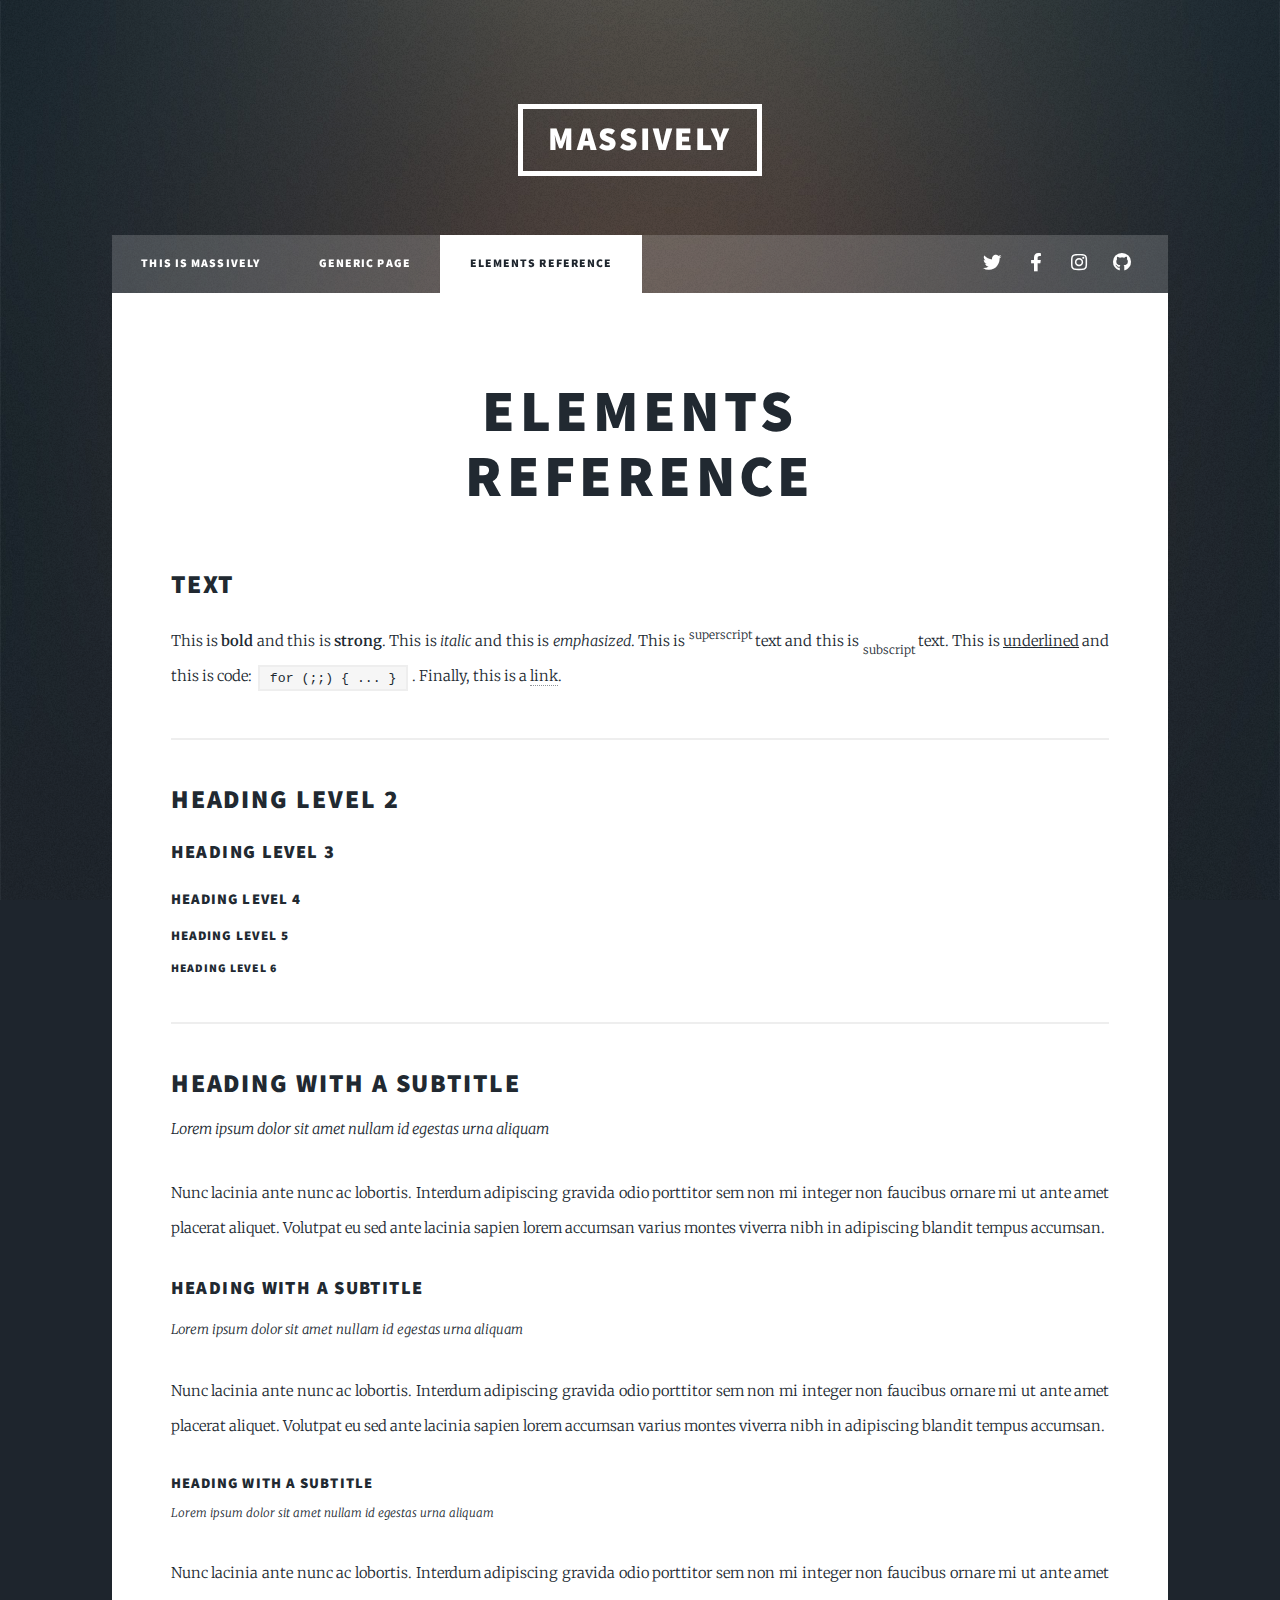
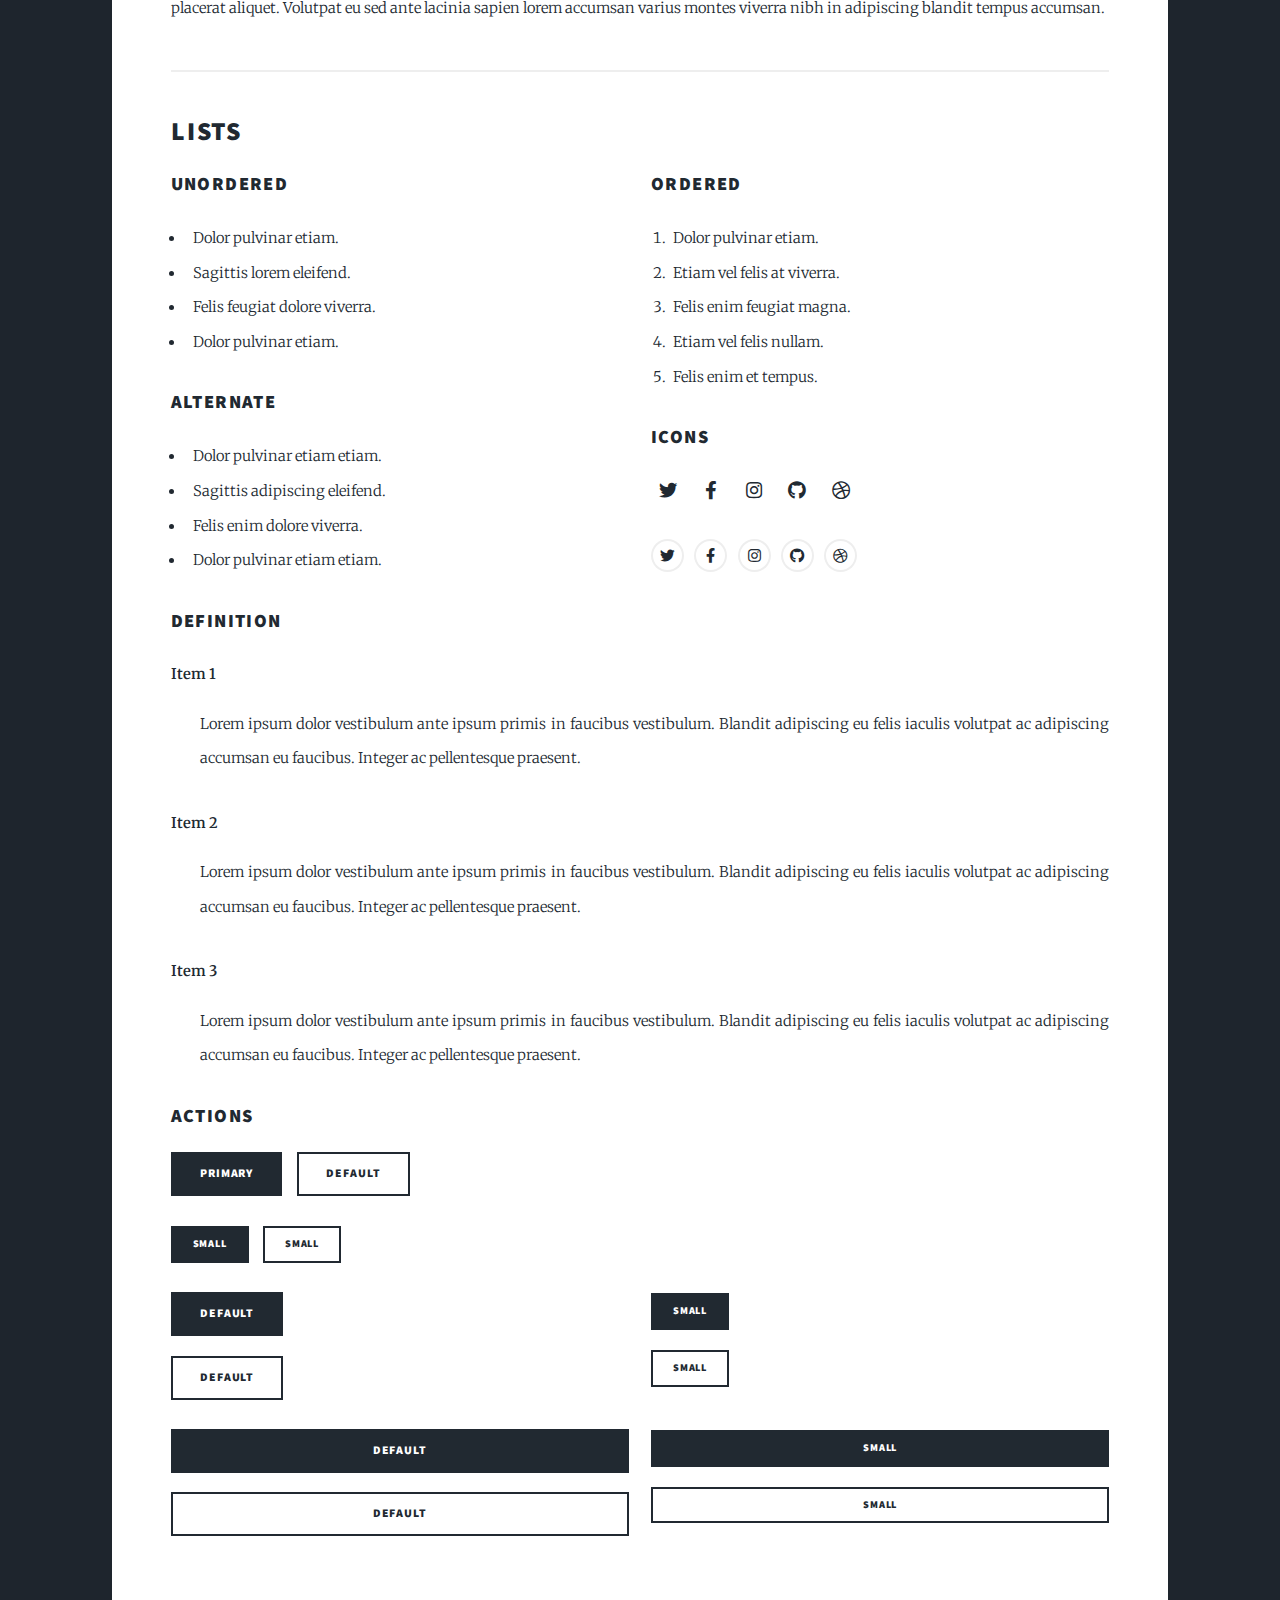
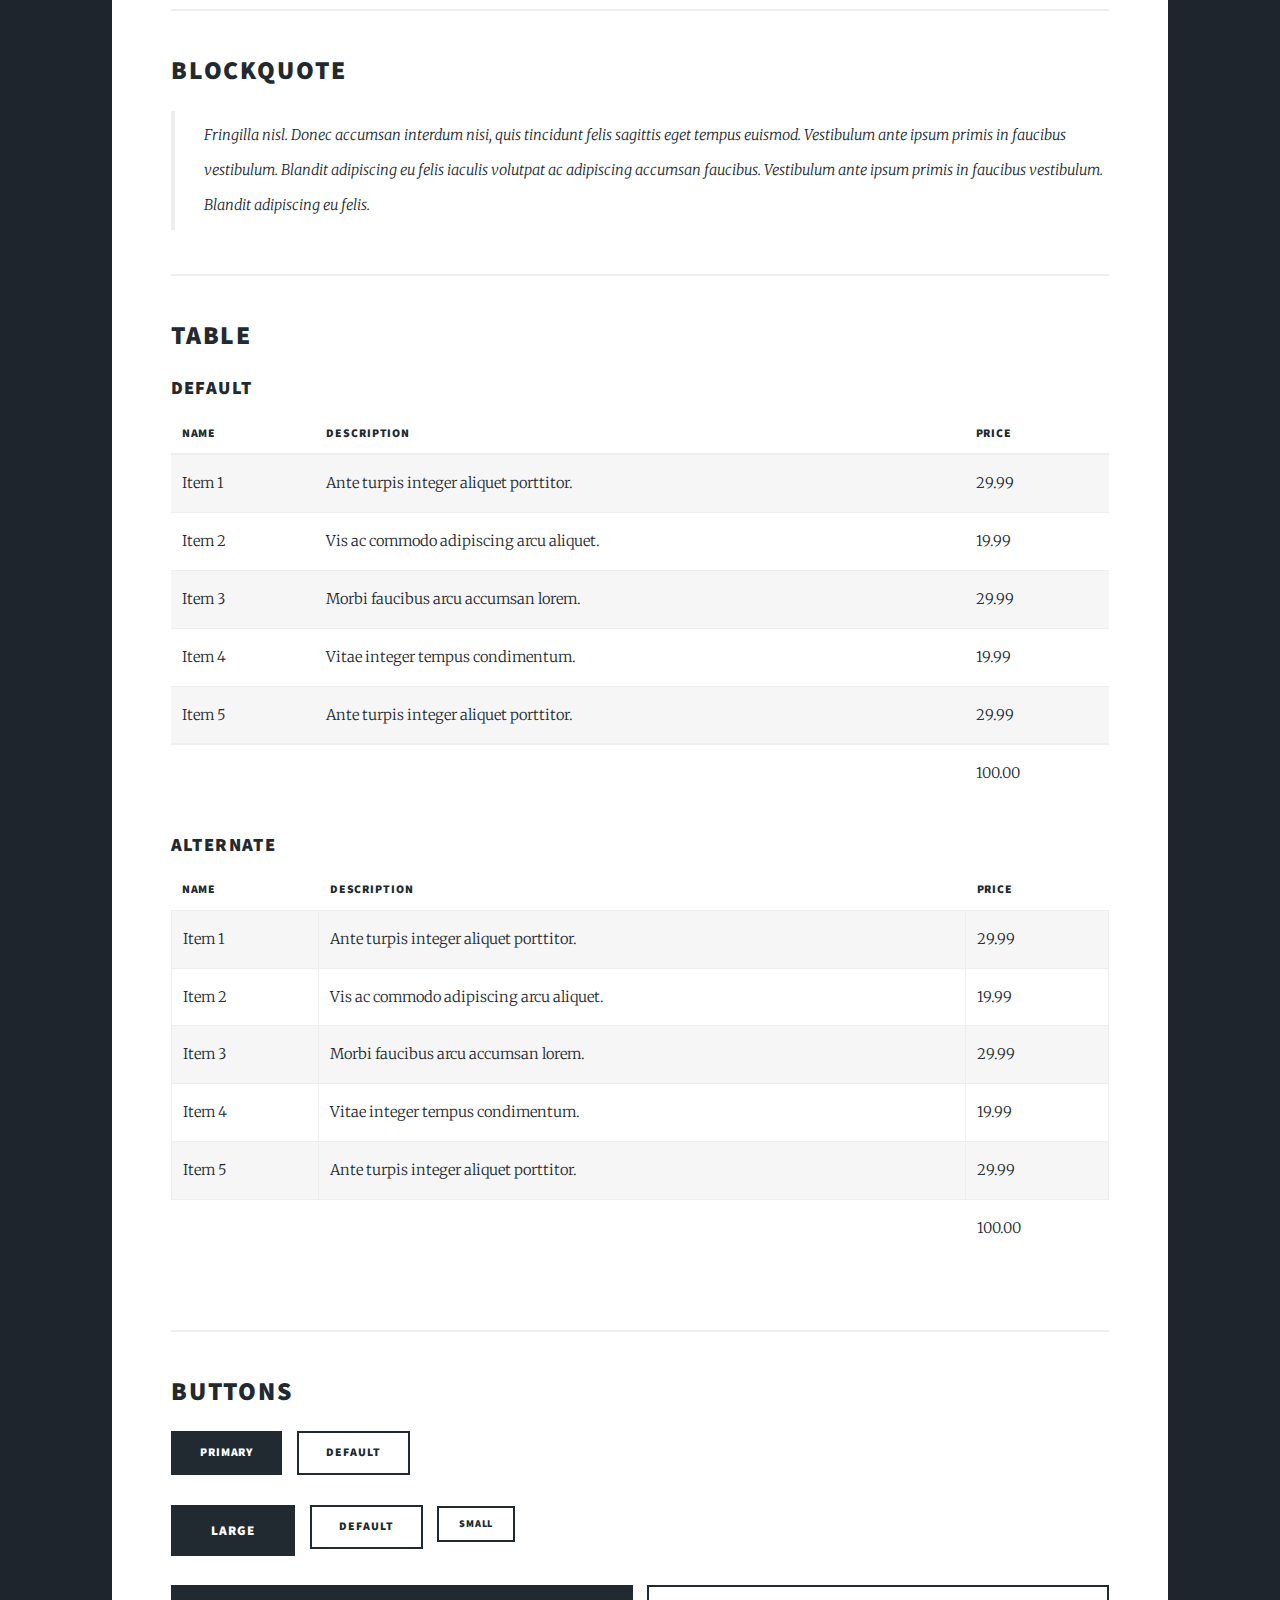
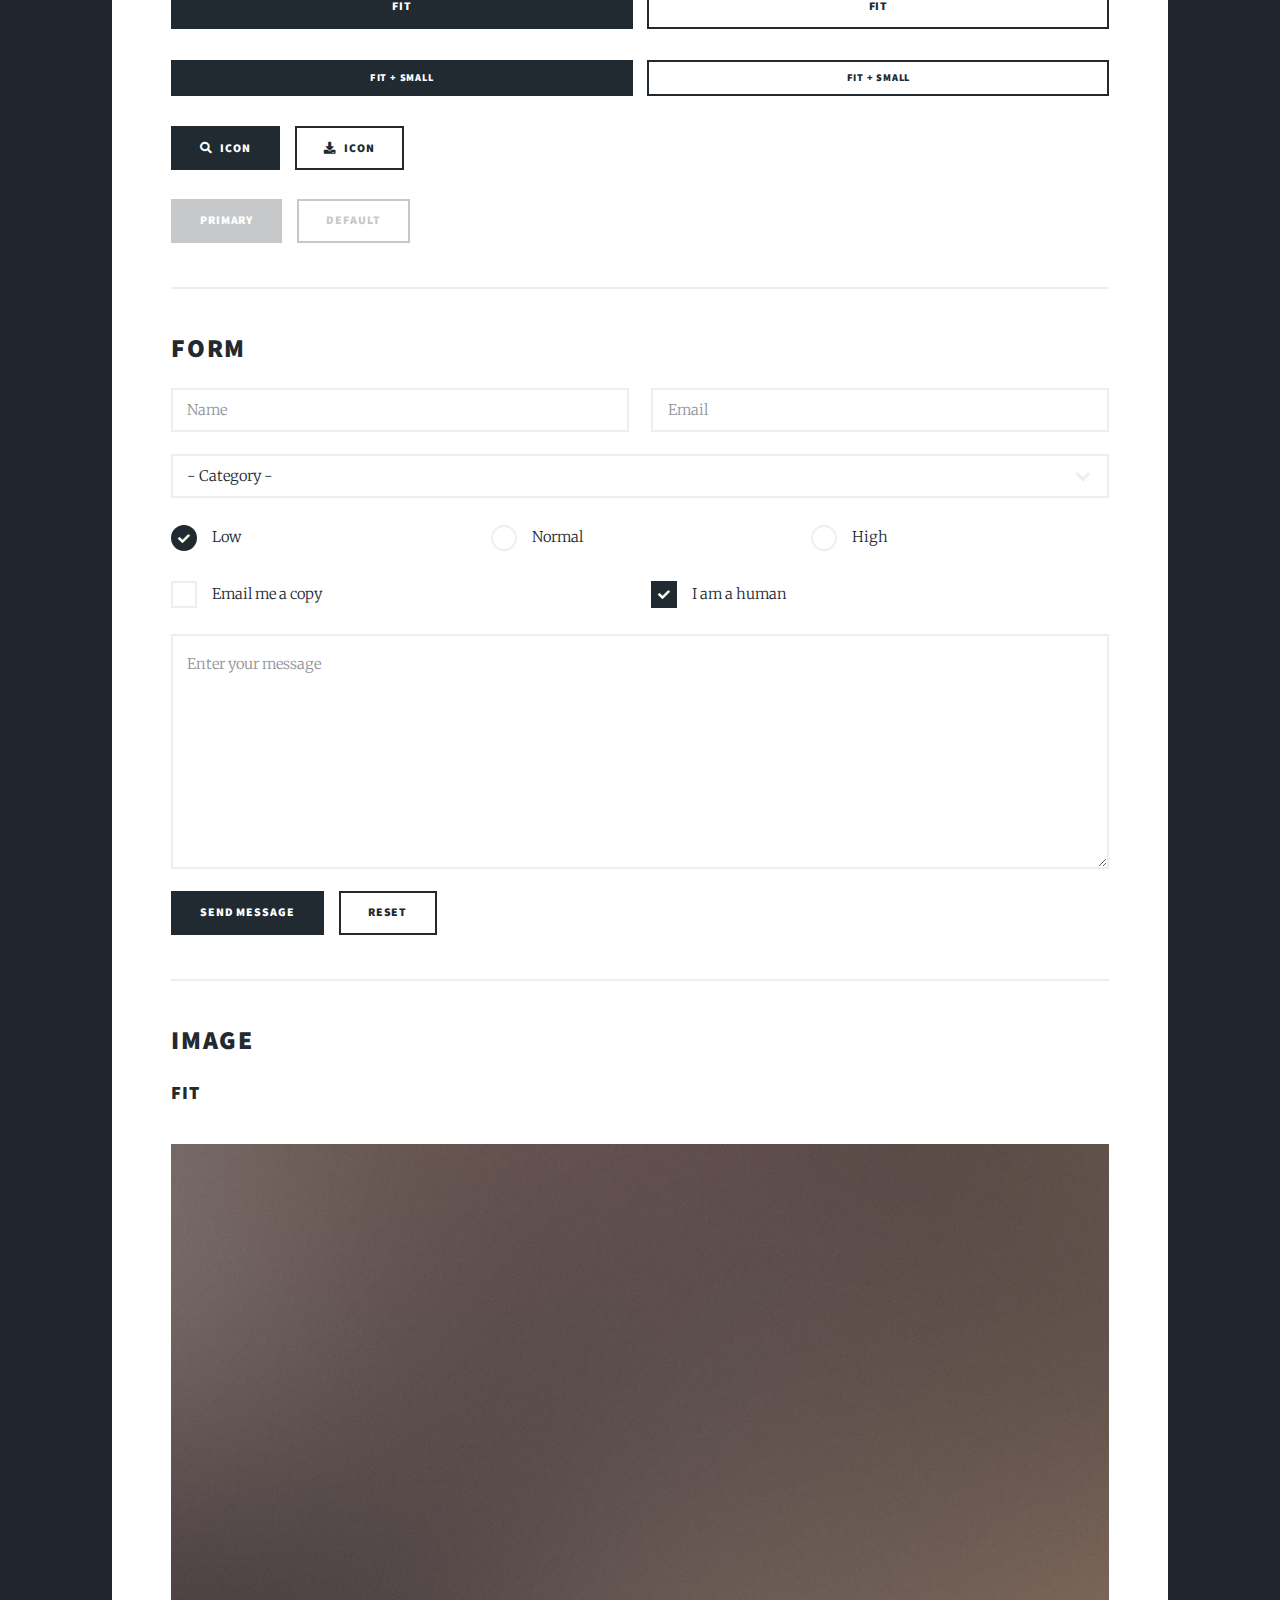
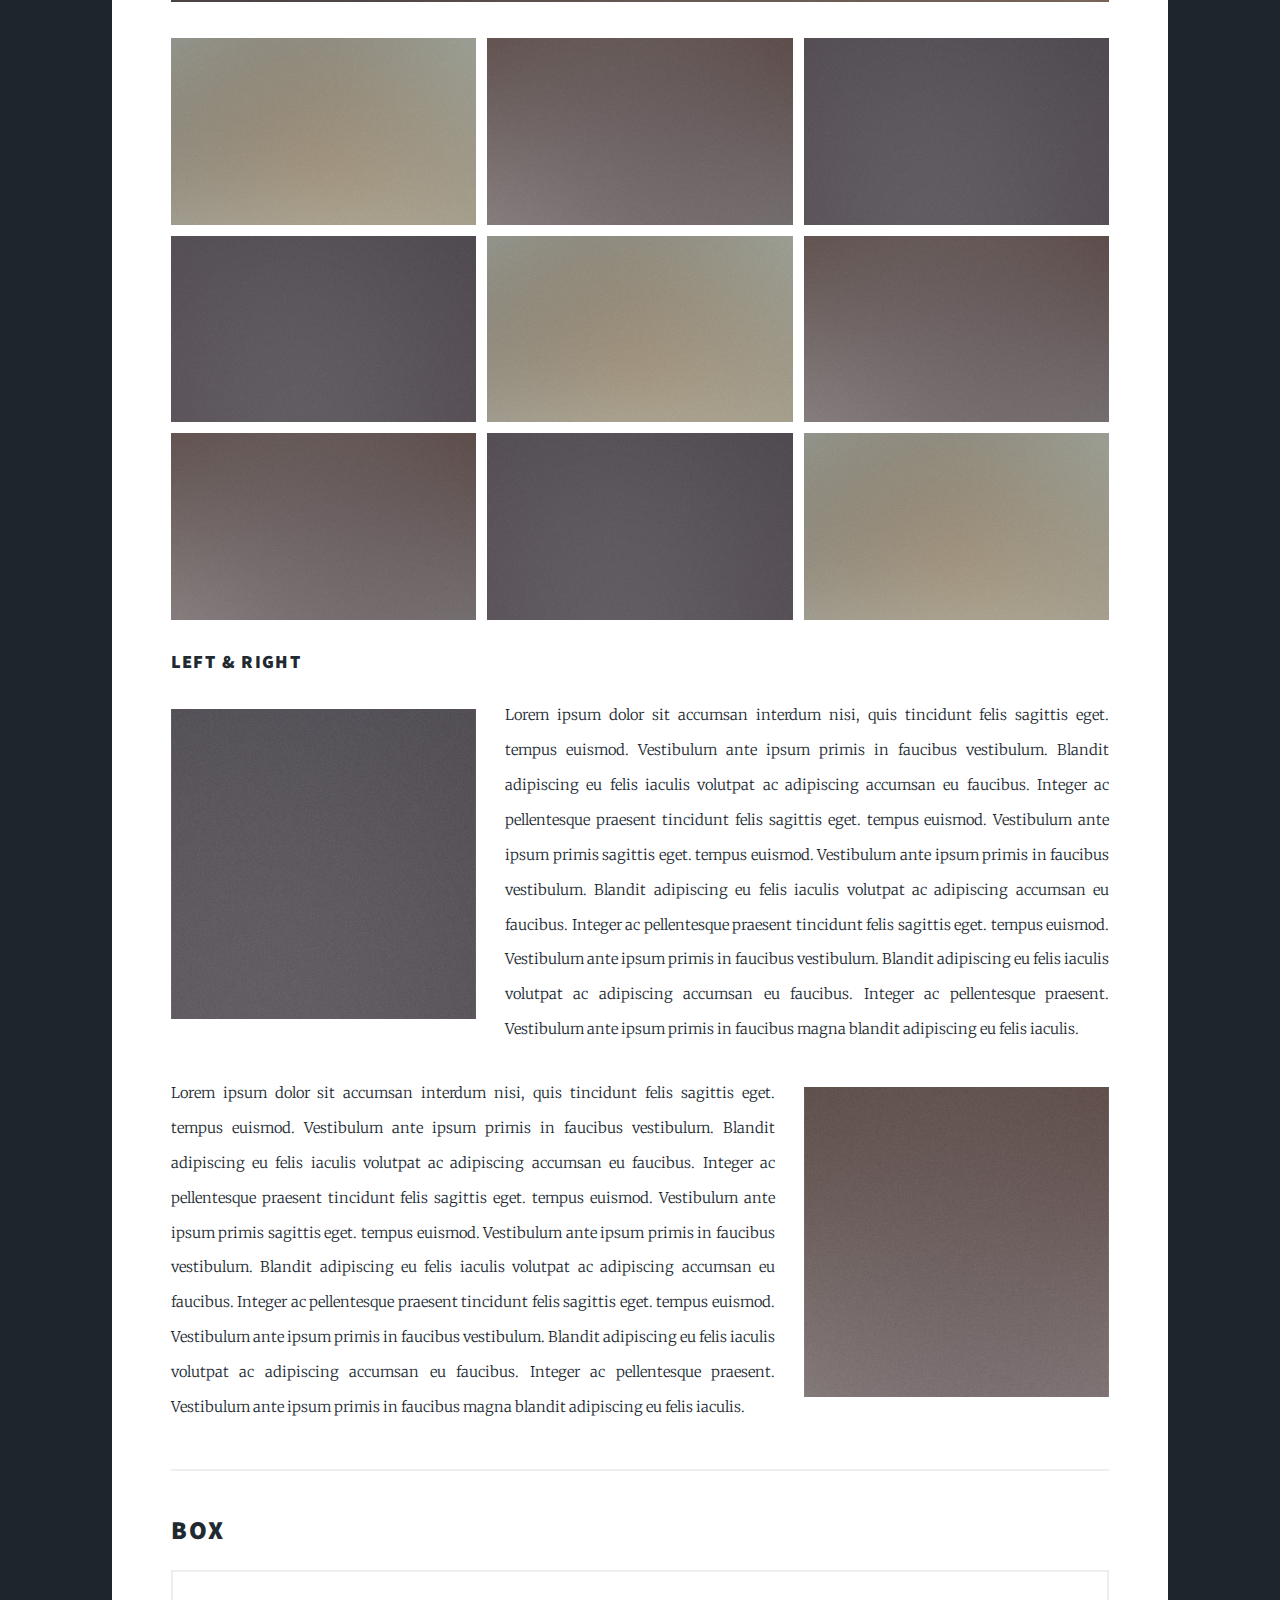
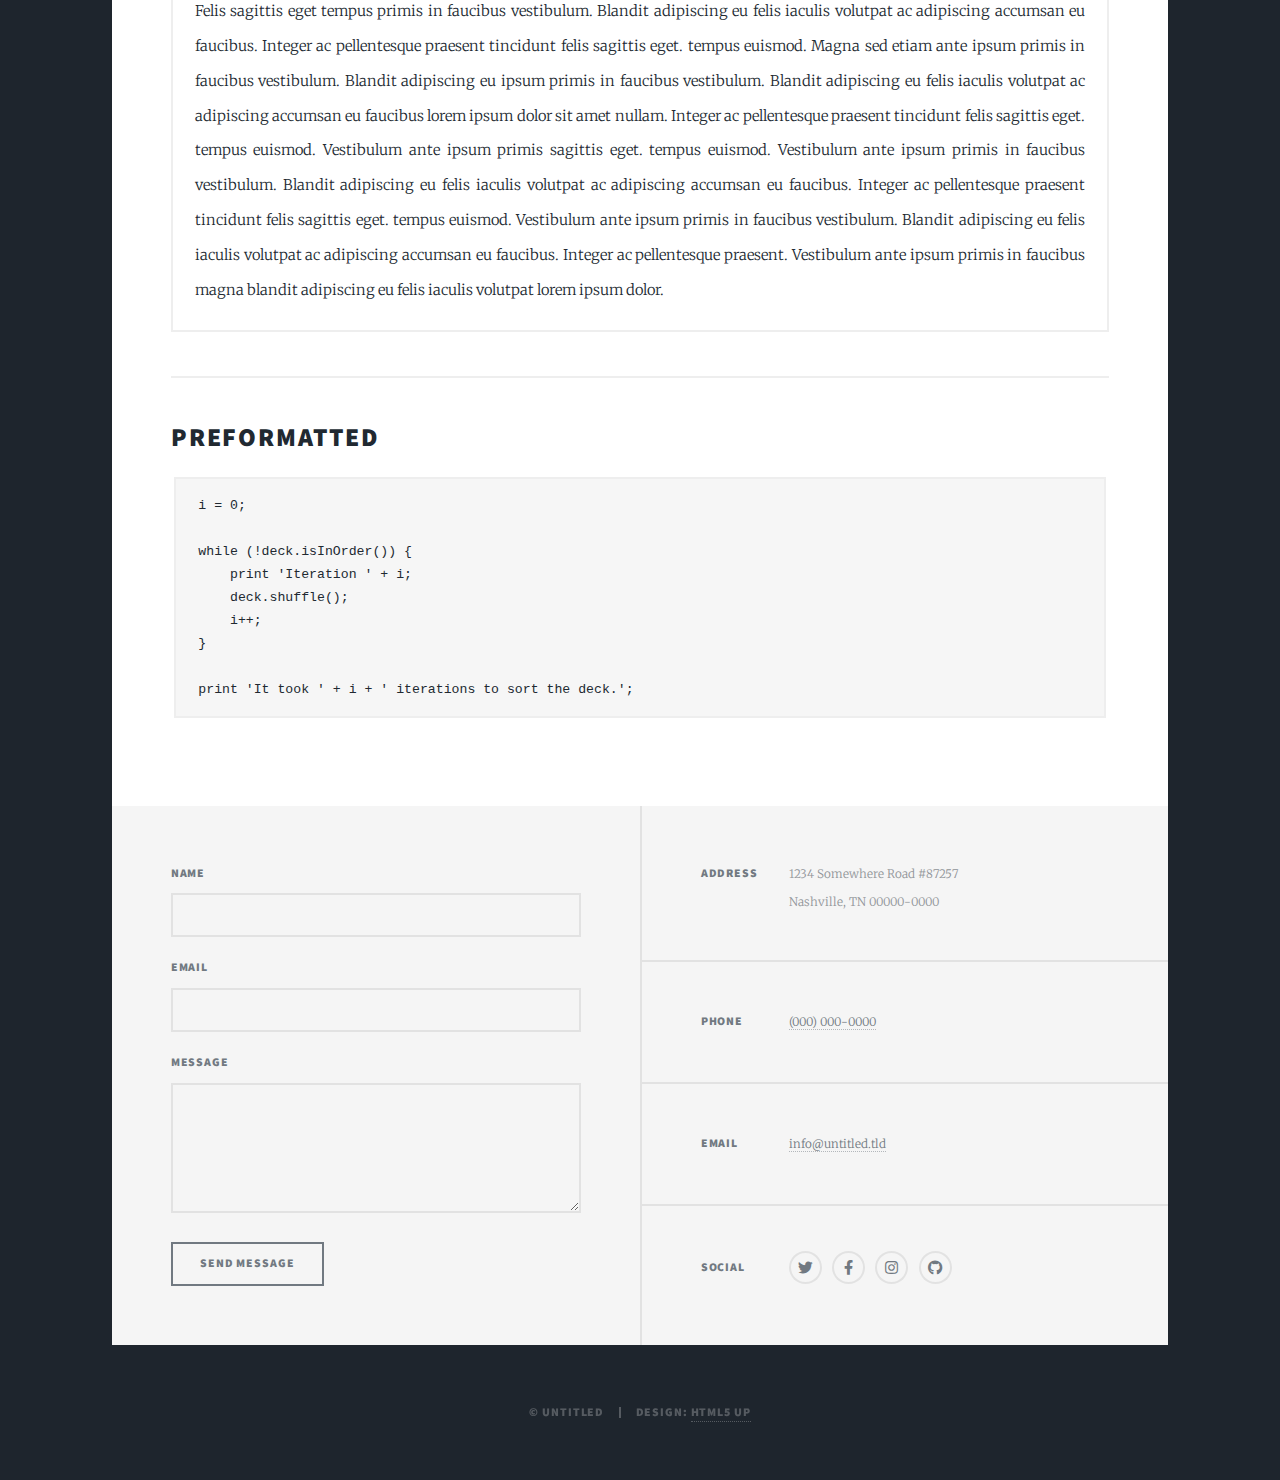
==== elements.html @ 84e1468a "Add files via upload" ====
<!DOCTYPE HTML>
<!--
	Massively by HTML5 UP
	html5up.net | @ajlkn
	Free for personal and commercial use under the CCA 3.0 license (html5up.net/license)
-->
<html>
	<head>
		<title>Elements Reference - Massively by HTML5 UP</title>
		<meta charset="utf-8" />
		<meta name="viewport" content="width=device-width, initial-scale=1, user-scalable=no" />
		<link rel="stylesheet" href="assets/css/main.css" />
		<noscript><link rel="stylesheet" href="assets/css/noscript.css" /></noscript>
	</head>
	<body class="is-preload">

		<!-- Wrapper -->
			<div id="wrapper">

				<!-- Header -->
					<header id="header">
						<a href="index.html" class="logo">Massively</a>
					</header>

				<!-- Nav -->
					<nav id="nav">
						<ul class="links">
							<li><a href="index.html">This is Massively</a></li>
							<li><a href="generic.html">Generic Page</a></li>
							<li class="active"><a href="elements.html">Elements Reference</a></li>
						</ul>
						<ul class="icons">
							<li><a href="#" class="icon brands fa-twitter"><span class="label">Twitter</span></a></li>
							<li><a href="#" class="icon brands fa-facebook-f"><span class="label">Facebook</span></a></li>
							<li><a href="#" class="icon brands fa-instagram"><span class="label">Instagram</span></a></li>
							<li><a href="#" class="icon brands fa-github"><span class="label">GitHub</span></a></li>
						</ul>
					</nav>

				<!-- Main -->
					<div id="main">

						<!-- Post -->
							<section class="post">
								<header class="major">
									<h1>Elements<br />
									Reference</h1>
								</header>

								<!-- Text stuff -->
									<h2>Text</h2>
									<p>This is <b>bold</b> and this is <strong>strong</strong>. This is <i>italic</i> and this is <em>emphasized</em>.
									This is <sup>superscript</sup> text and this is <sub>subscript</sub> text.
									This is <u>underlined</u> and this is code: <code>for (;;) { ... }</code>.
									Finally, this is a <a href="#">link</a>.</p>
									<hr />
									<h2>Heading Level 2</h2>
									<h3>Heading Level 3</h3>
									<h4>Heading Level 4</h4>
									<h5>Heading Level 5</h5>
									<h6>Heading Level 6</h6>
									<hr />
									<header>
										<h2>Heading with a Subtitle</h2>
										<p>Lorem ipsum dolor sit amet nullam id egestas urna aliquam</p>
									</header>
									<p>Nunc lacinia ante nunc ac lobortis. Interdum adipiscing gravida odio porttitor sem non mi integer non faucibus ornare mi ut ante amet placerat aliquet. Volutpat eu sed ante lacinia sapien lorem accumsan varius montes viverra nibh in adipiscing blandit tempus accumsan.</p>
									<header>
										<h3>Heading with a Subtitle</h3>
										<p>Lorem ipsum dolor sit amet nullam id egestas urna aliquam</p>
									</header>
									<p>Nunc lacinia ante nunc ac lobortis. Interdum adipiscing gravida odio porttitor sem non mi integer non faucibus ornare mi ut ante amet placerat aliquet. Volutpat eu sed ante lacinia sapien lorem accumsan varius montes viverra nibh in adipiscing blandit tempus accumsan.</p>
									<header>
										<h4>Heading with a Subtitle</h4>
										<p>Lorem ipsum dolor sit amet nullam id egestas urna aliquam</p>
									</header>
									<p>Nunc lacinia ante nunc ac lobortis. Interdum adipiscing gravida odio porttitor sem non mi integer non faucibus ornare mi ut ante amet placerat aliquet. Volutpat eu sed ante lacinia sapien lorem accumsan varius montes viverra nibh in adipiscing blandit tempus accumsan.</p>

									<hr />

								<!-- Lists -->
									<h2>Lists</h2>
									<div class="row">
										<div class="col-6 col-12-small">

											<h3>Unordered</h3>
											<ul>
												<li>Dolor pulvinar etiam.</li>
												<li>Sagittis lorem eleifend.</li>
												<li>Felis feugiat dolore viverra.</li>
												<li>Dolor pulvinar etiam.</li>
											</ul>

											<h3>Alternate</h3>
											<ul class="alt">
												<li>Dolor pulvinar etiam etiam.</li>
												<li>Sagittis adipiscing eleifend.</li>
												<li>Felis enim dolore viverra.</li>
												<li>Dolor pulvinar etiam etiam.</li>
											</ul>

										</div>
										<div class="col-6 col-12-small">

											<h3>Ordered</h3>
											<ol>
												<li>Dolor pulvinar etiam.</li>
												<li>Etiam vel felis at viverra.</li>
												<li>Felis enim feugiat magna.</li>
												<li>Etiam vel felis nullam.</li>
												<li>Felis enim et tempus.</li>
											</ol>

											<h3>Icons</h3>
											<ul class="icons">
												<li><a href="#" class="icon brands fa-twitter"><span class="label">Twitter</span></a></li>
												<li><a href="#" class="icon brands fa-facebook-f"><span class="label">Facebook</span></a></li>
												<li><a href="#" class="icon brands fa-instagram"><span class="label">Instagram</span></a></li>
												<li><a href="#" class="icon brands fa-github"><span class="label">Github</span></a></li>
												<li><a href="#" class="icon brands fa-dribbble"><span class="label">Dribbble</span></a></li>
											</ul>
											<ul class="icons alt">
												<li><a href="#" class="icon brands alt fa-twitter"><span class="label">Twitter</span></a></li>
												<li><a href="#" class="icon brands alt fa-facebook-f"><span class="label">Facebook</span></a></li>
												<li><a href="#" class="icon brands alt fa-instagram"><span class="label">Instagram</span></a></li>
												<li><a href="#" class="icon brands alt fa-github"><span class="label">Github</span></a></li>
												<li><a href="#" class="icon brands alt fa-dribbble"><span class="label">Dribbble</span></a></li>
											</ul>

										</div>
									</div>
									<h3>Definition</h3>
									<dl>
										<dt>Item 1</dt>
										<dd>
											<p>Lorem ipsum dolor vestibulum ante ipsum primis in faucibus vestibulum. Blandit adipiscing eu felis iaculis volutpat ac adipiscing accumsan eu faucibus. Integer ac pellentesque praesent.</p>
										</dd>
										<dt>Item 2</dt>
										<dd>
											<p>Lorem ipsum dolor vestibulum ante ipsum primis in faucibus vestibulum. Blandit adipiscing eu felis iaculis volutpat ac adipiscing accumsan eu faucibus. Integer ac pellentesque praesent.</p>
										</dd>
										<dt>Item 3</dt>
										<dd>
											<p>Lorem ipsum dolor vestibulum ante ipsum primis in faucibus vestibulum. Blandit adipiscing eu felis iaculis volutpat ac adipiscing accumsan eu faucibus. Integer ac pellentesque praesent.</p>
										</dd>
									</dl>

									<h3>Actions</h3>
									<ul class="actions">
										<li><a href="#" class="button primary">Primary</a></li>
										<li><a href="#" class="button">Default</a></li>
									</ul>
									<ul class="actions small">
										<li><a href="#" class="button primary small">Small</a></li>
										<li><a href="#" class="button small">Small</a></li>
									</ul>
									<div class="row">
										<div class="col-6 col-12-small">
											<ul class="actions stacked">
												<li><a href="#" class="button primary">Default</a></li>
												<li><a href="#" class="button">Default</a></li>
											</ul>
										</div>
										<div class="col-6 col-12-small">
											<ul class="actions stacked">
												<li><a href="#" class="button primary small">Small</a></li>
												<li><a href="#" class="button small">Small</a></li>
											</ul>
										</div>
									</div>
									<div class="row">
										<div class="col-6 col-12-small">
											<ul class="actions stacked">
												<li><a href="#" class="button primary fit">Default</a></li>
												<li><a href="#" class="button fit">Default</a></li>
											</ul>
										</div>
										<div class="col-6 col-12-small">
											<ul class="actions stacked">
												<li><a href="#" class="button primary small fit">Small</a></li>
												<li><a href="#" class="button small fit">Small</a></li>
											</ul>
										</div>
									</div>

									<hr />

								<!-- Blockquote -->
									<h2>Blockquote</h2>
									<blockquote>Fringilla nisl. Donec accumsan interdum nisi, quis tincidunt felis sagittis eget tempus euismod. Vestibulum ante ipsum primis in faucibus vestibulum. Blandit adipiscing eu felis iaculis volutpat ac adipiscing accumsan faucibus. Vestibulum ante ipsum primis in faucibus vestibulum. Blandit adipiscing eu felis.</blockquote>

									<hr />

								<!-- Table -->
									<h2>Table</h2>

									<h3>Default</h3>
									<div class="table-wrapper">
										<table>
											<thead>
												<tr>
													<th>Name</th>
													<th>Description</th>
													<th>Price</th>
												</tr>
											</thead>
											<tbody>
												<tr>
													<td>Item 1</td>
													<td>Ante turpis integer aliquet porttitor.</td>
													<td>29.99</td>
												</tr>
												<tr>
													<td>Item 2</td>
													<td>Vis ac commodo adipiscing arcu aliquet.</td>
													<td>19.99</td>
												</tr>
												<tr>
													<td>Item 3</td>
													<td> Morbi faucibus arcu accumsan lorem.</td>
													<td>29.99</td>
												</tr>
												<tr>
													<td>Item 4</td>
													<td>Vitae integer tempus condimentum.</td>
													<td>19.99</td>
												</tr>
												<tr>
													<td>Item 5</td>
													<td>Ante turpis integer aliquet porttitor.</td>
													<td>29.99</td>
												</tr>
											</tbody>
											<tfoot>
												<tr>
													<td colspan="2"></td>
													<td>100.00</td>
												</tr>
											</tfoot>
										</table>
									</div>

									<h3>Alternate</h3>
									<div class="table-wrapper">
										<table class="alt">
											<thead>
												<tr>
													<th>Name</th>
													<th>Description</th>
													<th>Price</th>
												</tr>
											</thead>
											<tbody>
												<tr>
													<td>Item 1</td>
													<td>Ante turpis integer aliquet porttitor.</td>
													<td>29.99</td>
												</tr>
												<tr>
													<td>Item 2</td>
													<td>Vis ac commodo adipiscing arcu aliquet.</td>
													<td>19.99</td>
												</tr>
												<tr>
													<td>Item 3</td>
													<td> Morbi faucibus arcu accumsan lorem.</td>
													<td>29.99</td>
												</tr>
												<tr>
													<td>Item 4</td>
													<td>Vitae integer tempus condimentum.</td>
													<td>19.99</td>
												</tr>
												<tr>
													<td>Item 5</td>
													<td>Ante turpis integer aliquet porttitor.</td>
													<td>29.99</td>
												</tr>
											</tbody>
											<tfoot>
												<tr>
													<td colspan="2"></td>
													<td>100.00</td>
												</tr>
											</tfoot>
										</table>
									</div>

									<hr />

								<!-- Buttons -->
									<h2>Buttons</h2>
									<ul class="actions">
										<li><a href="#" class="button primary">Primary</a></li>
										<li><a href="#" class="button">Default</a></li>
									</ul>
									<ul class="actions">
										<li><a href="#" class="button primary large">Large</a></li>
										<li><a href="#" class="button">Default</a></li>
										<li><a href="#" class="button small">Small</a></li>
									</ul>
									<ul class="actions fit">
										<li><a href="#" class="button primary fit">Fit</a></li>
										<li><a href="#" class="button fit">Fit</a></li>
									</ul>
									<ul class="actions fit small">
										<li><a href="#" class="button primary fit small">Fit + Small</a></li>
										<li><a href="#" class="button fit small">Fit + Small</a></li>
									</ul>
									<ul class="actions">
										<li><a href="#" class="button primary icon solid fa-search">Icon</a></li>
										<li><a href="#" class="button icon solid fa-download">Icon</a></li>
									</ul>
									<ul class="actions">
										<li><span class="button primary disabled">Primary</span></li>
										<li><span class="button disabled">Default</span></li>
									</ul>

									<hr />

								<!-- Form -->
									<h2>Form</h2>

									<form method="post" action="#">
										<div class="row gtr-uniform">
											<div class="col-6 col-12-xsmall">
												<input type="text" name="demo-name" id="demo-name" value="" placeholder="Name" />
											</div>
											<div class="col-6 col-12-xsmall">
												<input type="email" name="demo-email" id="demo-email" value="" placeholder="Email" />
											</div>
											<!-- Break -->
											<div class="col-12">
												<select name="demo-category" id="demo-category">
													<option value="">- Category -</option>
													<option value="1">Manufacturing</option>
													<option value="1">Shipping</option>
													<option value="1">Administration</option>
													<option value="1">Human Resources</option>
												</select>
											</div>
											<!-- Break -->
											<div class="col-4 col-12-small">
												<input type="radio" id="demo-priority-low" name="demo-priority" checked>
												<label for="demo-priority-low">Low</label>
											</div>
											<div class="col-4 col-12-small">
												<input type="radio" id="demo-priority-normal" name="demo-priority">
												<label for="demo-priority-normal">Normal</label>
											</div>
											<div class="col-4 col-12-small">
												<input type="radio" id="demo-priority-high" name="demo-priority">
												<label for="demo-priority-high">High</label>
											</div>
											<!-- Break -->
											<div class="col-6 col-12-small">
												<input type="checkbox" id="demo-copy" name="demo-copy">
												<label for="demo-copy">Email me a copy</label>
											</div>
											<div class="col-6 col-12-small">
												<input type="checkbox" id="demo-human" name="demo-human" checked>
												<label for="demo-human">I am a human</label>
											</div>
											<!-- Break -->
											<div class="col-12">
												<textarea name="demo-message" id="demo-message" placeholder="Enter your message" rows="6"></textarea>
											</div>
											<!-- Break -->
											<div class="col-12">
												<ul class="actions">
													<li><input type="submit" value="Send Message" class="primary" /></li>
													<li><input type="reset" value="Reset" /></li>
												</ul>
											</div>
										</div>
									</form>

									<hr />

								<!-- Image -->
									<h2>Image</h2>

									<h3>Fit</h3>
									<span class="image fit"><img src="images/pic01.jpg" alt="" /></span>
									<div class="box alt">
										<div class="row gtr-50 gtr-uniform">
											<div class="col-4"><span class="image fit"><img src="images/pic02.jpg" alt="" /></span></div>
											<div class="col-4"><span class="image fit"><img src="images/pic03.jpg" alt="" /></span></div>
											<div class="col-4"><span class="image fit"><img src="images/pic04.jpg" alt="" /></span></div>
											<!-- Break -->
											<div class="col-4"><span class="image fit"><img src="images/pic04.jpg" alt="" /></span></div>
											<div class="col-4"><span class="image fit"><img src="images/pic02.jpg" alt="" /></span></div>
											<div class="col-4"><span class="image fit"><img src="images/pic03.jpg" alt="" /></span></div>
											<!-- Break -->
											<div class="col-4"><span class="image fit"><img src="images/pic03.jpg" alt="" /></span></div>
											<div class="col-4"><span class="image fit"><img src="images/pic04.jpg" alt="" /></span></div>
											<div class="col-4"><span class="image fit"><img src="images/pic02.jpg" alt="" /></span></div>
										</div>
									</div>

									<h3>Left &amp; Right</h3>
									<p><span class="image left"><img src="images/pic08.jpg" alt="" /></span>Lorem ipsum dolor sit accumsan interdum nisi, quis tincidunt felis sagittis eget. tempus euismod. Vestibulum ante ipsum primis in faucibus vestibulum. Blandit adipiscing eu felis iaculis volutpat ac adipiscing accumsan eu faucibus. Integer ac pellentesque praesent tincidunt felis sagittis eget. tempus euismod. Vestibulum ante ipsum primis sagittis eget. tempus euismod. Vestibulum ante ipsum primis in faucibus vestibulum. Blandit adipiscing eu felis iaculis volutpat ac adipiscing accumsan eu faucibus. Integer ac pellentesque praesent tincidunt felis sagittis eget. tempus euismod. Vestibulum ante ipsum primis in faucibus vestibulum. Blandit adipiscing eu felis iaculis volutpat ac adipiscing accumsan eu faucibus. Integer ac pellentesque praesent. Vestibulum ante ipsum primis in faucibus magna blandit adipiscing eu felis iaculis.</p>
									<p><span class="image right"><img src="images/pic09.jpg" alt="" /></span>Lorem ipsum dolor sit accumsan interdum nisi, quis tincidunt felis sagittis eget. tempus euismod. Vestibulum ante ipsum primis in faucibus vestibulum. Blandit adipiscing eu felis iaculis volutpat ac adipiscing accumsan eu faucibus. Integer ac pellentesque praesent tincidunt felis sagittis eget. tempus euismod. Vestibulum ante ipsum primis sagittis eget. tempus euismod. Vestibulum ante ipsum primis in faucibus vestibulum. Blandit adipiscing eu felis iaculis volutpat ac adipiscing accumsan eu faucibus. Integer ac pellentesque praesent tincidunt felis sagittis eget. tempus euismod. Vestibulum ante ipsum primis in faucibus vestibulum. Blandit adipiscing eu felis iaculis volutpat ac adipiscing accumsan eu faucibus. Integer ac pellentesque praesent. Vestibulum ante ipsum primis in faucibus magna blandit adipiscing eu felis iaculis.</p>

									<hr />

								<!-- Box -->
									<h2>Box</h2>
									<div class="box">
										<p>Felis sagittis eget tempus primis in faucibus vestibulum. Blandit adipiscing eu felis iaculis volutpat ac adipiscing accumsan eu faucibus. Integer ac pellentesque praesent tincidunt felis sagittis eget. tempus euismod. Magna sed etiam ante ipsum primis in faucibus vestibulum. Blandit adipiscing eu ipsum primis in faucibus vestibulum. Blandit adipiscing eu felis iaculis volutpat ac adipiscing accumsan eu faucibus lorem ipsum dolor sit amet nullam. Integer ac pellentesque praesent tincidunt felis sagittis eget. tempus euismod. Vestibulum ante ipsum primis sagittis eget. tempus euismod. Vestibulum ante ipsum primis in faucibus vestibulum. Blandit adipiscing eu felis iaculis volutpat ac adipiscing accumsan eu faucibus. Integer ac pellentesque praesent tincidunt felis sagittis eget. tempus euismod. Vestibulum ante ipsum primis in faucibus vestibulum. Blandit adipiscing eu felis iaculis volutpat ac adipiscing accumsan eu faucibus. Integer ac pellentesque praesent. Vestibulum ante ipsum primis in faucibus magna blandit adipiscing eu felis iaculis volutpat lorem ipsum dolor.</p>
									</div>

									<hr />

								<!-- Preformatted Code -->
									<h2>Preformatted</h2>
									<pre><code>i = 0;

while (!deck.isInOrder()) {
    print 'Iteration ' + i;
    deck.shuffle();
    i++;
}

print 'It took ' + i + ' iterations to sort the deck.';
</code></pre>

							</section>

					</div>

				<!-- Footer -->
					<footer id="footer">
						<section>
							<form method="post" action="#">
								<div class="fields">
									<div class="field">
										<label for="name">Name</label>
										<input type="text" name="name" id="name" />
									</div>
									<div class="field">
										<label for="email">Email</label>
										<input type="text" name="email" id="email" />
									</div>
									<div class="field">
										<label for="message">Message</label>
										<textarea name="message" id="message" rows="3"></textarea>
									</div>
								</div>
								<ul class="actions">
									<li><input type="submit" value="Send Message" /></li>
								</ul>
							</form>
						</section>
						<section class="split contact">
							<section class="alt">
								<h3>Address</h3>
								<p>1234 Somewhere Road #87257<br />
								Nashville, TN 00000-0000</p>
							</section>
							<section>
								<h3>Phone</h3>
								<p><a href="#">(000) 000-0000</a></p>
							</section>
							<section>
								<h3>Email</h3>
								<p><a href="#">info@untitled.tld</a></p>
							</section>
							<section>
								<h3>Social</h3>
								<ul class="icons alt">
									<li><a href="#" class="icon brands alt fa-twitter"><span class="label">Twitter</span></a></li>
									<li><a href="#" class="icon brands alt fa-facebook-f"><span class="label">Facebook</span></a></li>
									<li><a href="#" class="icon brands alt fa-instagram"><span class="label">Instagram</span></a></li>
									<li><a href="#" class="icon brands alt fa-github"><span class="label">GitHub</span></a></li>
								</ul>
							</section>
						</section>
					</footer>

				<!-- Copyright -->
					<div id="copyright">
						<ul><li>&copy; Untitled</li><li>Design: <a href="https://html5up.net">HTML5 UP</a></li></ul>
					</div>

			</div>

		<!-- Scripts -->
			<script src="assets/js/jquery.min.js"></script>
			<script src="assets/js/jquery.scrollex.min.js"></script>
			<script src="assets/js/jquery.scrolly.min.js"></script>
			<script src="assets/js/browser.min.js"></script>
			<script src="assets/js/breakpoints.min.js"></script>
			<script src="assets/js/util.js"></script>
			<script src="assets/js/main.js"></script>

	</body>
</html>
---- assets/css/main.css ----
@import url(fontawesome-all.min.css);
@import url("https://fonts.googleapis.com/css?family=Merriweather:300,700,300italic,700italic|Source+Sans+Pro:900");

/*
	Massively by HTML5 UP
	html5up.net | @ajlkn
	Free for personal and commercial use under the CCA 3.0 license (html5up.net/license)
*/

html, body, div, span, applet, object,
iframe, h1, h2, h3, h4, h5, h6, p, blockquote,
pre, a, abbr, acronym, address, big, cite,
code, del, dfn, em, img, ins, kbd, q, s, samp,
small, strike, strong, sub, sup, tt, var, b,
u, i, center, dl, dt, dd, ol, ul, li, fieldset,
form, label, legend, table, caption, tbody,
tfoot, thead, tr, th, td, article, aside,
canvas, details, embed, figure, figcaption,
footer, header, hgroup, menu, nav, output, ruby,
section, summary, time, mark, audio, video {
	margin: 0;
	padding: 0;
	border: 0;
	font-size: 100%;
	font: inherit;
	vertical-align: baseline;}

article, aside, details, figcaption, figure,
footer, header, hgroup, menu, nav, section {
	display: block;}

body {
	line-height: 1;
}

ol, ul {
	list-style: none;
}

blockquote, q {
	quotes: none;
}

	blockquote:before, blockquote:after, q:before, q:after {
		content: '';
		content: none;
	}

table {
	border-collapse: collapse;
	border-spacing: 0;
}

body {
	-webkit-text-size-adjust: none;
}

mark {
	background-color: transparent;
	color: inherit;
}

input::-moz-focus-inner {
	border: 0;
	padding: 0;
}

input, select, textarea {
	-moz-appearance: none;
	-webkit-appearance: none;
	-ms-appearance: none;
	appearance: none;
}

/* Basic */

	@-ms-viewport {
		width: device-width;
	}

	body {
		-ms-overflow-style: scrollbar;
	}

	@media screen and (max-width: 480px) {

		html, body {
			min-width: 320px;
		}

	}

	html {
		box-sizing: border-box;
	}

	*, *:before, *:after {
		box-sizing: inherit;
	}

	body {
		background-color: #1e252d;
	}

		body.is-preload *, body.is-preload *:before, body.is-preload *:after {
			-moz-animation: none !important;
			-webkit-animation: none !important;
			-ms-animation: none !important;
			animation: none !important;
			-moz-transition: none !important;
			-webkit-transition: none !important;
			-ms-transition: none !important;
			transition: none !important;
		}

/* Type */

	html {
		font-size: 16pt;
	}

		@media screen and (max-width: 1680px) {

			html {
				font-size: 12pt;
			}

		}

		@media screen and (max-width: 1280px) {

			html {
				font-size: 11pt;
			}

		}

		@media screen and (max-width: 360px) {

			html {
				font-size: 10pt;
			}

		}

	body {
		color: #212931;
	}

	body, input, select, textarea {
		font-family: "Merriweather", Georgia, serif;
		font-weight: 300;
		font-size: 1rem;
		line-height: 2.375;
	}

	a {
		-moz-transition: color 0.2s ease-in-out, background-color 0.2s ease-in-out, border-color 0.2s ease-in-out, box-shadow 0.2s ease-in-out;
		-webkit-transition: color 0.2s ease-in-out, background-color 0.2s ease-in-out, border-color 0.2s ease-in-out, box-shadow 0.2s ease-in-out;
		-ms-transition: color 0.2s ease-in-out, background-color 0.2s ease-in-out, border-color 0.2s ease-in-out, box-shadow 0.2s ease-in-out;
		transition: color 0.2s ease-in-out, background-color 0.2s ease-in-out, border-color 0.2s ease-in-out, box-shadow 0.2s ease-in-out;
		border-bottom: dotted 1px;
		text-decoration: none;
	}

		a:hover {
			border-bottom-color: transparent;
		}

	strong, b {
		font-weight: 600;
	}

	em, i {
		font-style: italic;
	}

	p {
		text-align: justify;
		margin: 0 0 2rem 0;
	}

	h1, h2, h3, h4, h5, h6 {
		font-family: "Source Sans Pro", Helvetica, sans-serif;
		font-weight: 900;
		line-height: 1.5;
		letter-spacing: 0.075em;
		text-transform: uppercase;
		margin: 0 0 1rem 0;
	}

		h1 a, h2 a, h3 a, h4 a, h5 a, h6 a {
			border-bottom: 0;
			color: inherit;
			text-decoration: none;
		}

	h1 {
		font-size: 4rem;
		line-height: 1.1;
		margin: 0 0 2rem 0;
	}

	h2 {
		font-size: 1.75rem;
		line-height: 1.3;
		margin: 0 0 1.5rem 0;
	}

	h3 {
		font-size: 1.25rem;
		margin: 0 0 1.5rem 0;
	}

	h4 {
		font-size: 1rem;
	}

	h5 {
		font-size: 0.9rem;
	}

	h6 {
		font-size: 0.8rem;
	}

	sub {
		font-size: 0.8rem;
		position: relative;
		top: 0.5rem;
	}

	sup {
		font-size: 0.8rem;
		position: relative;
		top: -0.5rem;
	}

	blockquote {
		border-left: solid 4px;
		font-style: italic;
		margin: 0 0 2rem 0;
		padding: 0.5rem 0 0.5rem 2rem;
	}

	code {
		border: solid 2px;
		font-family: "Courier New", monospace;
		font-size: 0.9rem;
		margin: 0 0.25rem;
		padding: 0.25rem 0.65rem;
	}

	pre {
		-webkit-overflow-scrolling: touch;
		font-family: "Courier New", monospace;
		font-size: 0.9rem;
		margin: 0 0 2rem 0;
	}

		pre code {
			display: block;
			line-height: 1.75;
			padding: 1rem 1.5rem;
			overflow-x: auto;
		}

	hr {
		border: 0;
		border-bottom: solid 2px;
		margin: 3rem 0;
	}

		hr.major {
			margin: 5rem 0;
		}

	.align-left {
		text-align: left;
	}

	.align-center {
		text-align: center;
	}

	.align-right {
		text-align: right;
	}

	input, select, textarea {
		color: #212931;
	}

	a {
		color: #212931;
		border-bottom-color: rgba(33, 41, 49, 0.5);
	}

		a:hover {
			border-bottom-color: transparent;
			color: #18bfef !important;
		}

	strong, b {
		color: #212931;
	}

	h1, h2, h3, h4, h5, h6 {
		color: #212931;
	}

	blockquote {
		border-left-color: #eeeeee;
	}

	code {
		background: rgba(220, 220, 220, 0.25);
		border-color: #eeeeee;
	}

	hr {
		border-bottom-color: #eeeeee;
	}

/* Row */

	.row {
		display: flex;
		flex-wrap: wrap;
		box-sizing: border-box;
		align-items: stretch;
	}

		.row > * {
			box-sizing: border-box;
		}

		.row.gtr-uniform > * > :last-child {
			margin-bottom: 0;
		}

		.row.aln-left {
			justify-content: flex-start;
		}

		.row.aln-center {
			justify-content: center;
		}

		.row.aln-right {
			justify-content: flex-end;
		}

		.row.aln-top {
			align-items: flex-start;
		}

		.row.aln-middle {
			align-items: center;
		}

		.row.aln-bottom {
			align-items: flex-end;
		}

		.row > .imp {
			order: -1;
		}

		.row > .col-1 {
			width: 8.33333%;
		}

		.row > .off-1 {
			margin-left: 8.33333%;
		}

		.row > .col-2 {
			width: 16.66667%;
		}

		.row > .off-2 {
			margin-left: 16.66667%;
		}

		.row > .col-3 {
			width: 25%;
		}

		.row > .off-3 {
			margin-left: 25%;
		}

		.row > .col-4 {
			width: 33.33333%;
		}

		.row > .off-4 {
			margin-left: 33.33333%;
		}

		.row > .col-5 {
			width: 41.66667%;
		}

		.row > .off-5 {
			margin-left: 41.66667%;
		}

		.row > .col-6 {
			width: 50%;
		}

		.row > .off-6 {
			margin-left: 50%;
		}

		.row > .col-7 {
			width: 58.33333%;
		}

		.row > .off-7 {
			margin-left: 58.33333%;
		}

		.row > .col-8 {
			width: 66.66667%;
		}

		.row > .off-8 {
			margin-left: 66.66667%;
		}

		.row > .col-9 {
			width: 75%;
		}

		.row > .off-9 {
			margin-left: 75%;
		}

		.row > .col-10 {
			width: 83.33333%;
		}

		.row > .off-10 {
			margin-left: 83.33333%;
		}

		.row > .col-11 {
			width: 91.66667%;
		}

		.row > .off-11 {
			margin-left: 91.66667%;
		}

		.row > .col-12 {
			width: 100%;
		}

		.row > .off-12 {
			margin-left: 100%;
		}

		.row.gtr-0 {
			margin-top: 0;
			margin-left: 0rem;
		}

			.row.gtr-0 > * {
				padding: 0 0 0 0rem;
			}

			.row.gtr-0.gtr-uniform {
				margin-top: 0rem;
			}

				.row.gtr-0.gtr-uniform > * {
					padding-top: 0rem;
				}

		.row.gtr-25 {
			margin-top: 0;
			margin-left: -0.375rem;
		}

			.row.gtr-25 > * {
				padding: 0 0 0 0.375rem;
			}

			.row.gtr-25.gtr-uniform {
				margin-top: -0.375rem;
			}

				.row.gtr-25.gtr-uniform > * {
					padding-top: 0.375rem;
				}

		.row.gtr-50 {
			margin-top: 0;
			margin-left: -0.75rem;
		}

			.row.gtr-50 > * {
				padding: 0 0 0 0.75rem;
			}

			.row.gtr-50.gtr-uniform {
				margin-top: -0.75rem;
			}

				.row.gtr-50.gtr-uniform > * {
					padding-top: 0.75rem;
				}

		.row {
			margin-top: 0;
			margin-left: -1.5rem;
		}

			.row > * {
				padding: 0 0 0 1.5rem;
			}

			.row.gtr-uniform {
				margin-top: -1.5rem;
			}

				.row.gtr-uniform > * {
					padding-top: 1.5rem;
				}

		.row.gtr-150 {
			margin-top: 0;
			margin-left: -2.25rem;
		}

			.row.gtr-150 > * {
				padding: 0 0 0 2.25rem;
			}

			.row.gtr-150.gtr-uniform {
				margin-top: -2.25rem;
			}

				.row.gtr-150.gtr-uniform > * {
					padding-top: 2.25rem;
				}

		.row.gtr-200 {
			margin-top: 0;
			margin-left: -3rem;
		}

			.row.gtr-200 > * {
				padding: 0 0 0 3rem;
			}

			.row.gtr-200.gtr-uniform {
				margin-top: -3rem;
			}

				.row.gtr-200.gtr-uniform > * {
					padding-top: 3rem;
				}

		@media screen and (max-width: 1680px) {

			.row {
				display: flex;
				flex-wrap: wrap;
				box-sizing: border-box;
				align-items: stretch;
			}

				.row > * {
					box-sizing: border-box;
				}

				.row.gtr-uniform > * > :last-child {
					margin-bottom: 0;
				}

				.row.aln-left {
					justify-content: flex-start;
				}

				.row.aln-center {
					justify-content: center;
				}

				.row.aln-right {
					justify-content: flex-end;
				}

				.row.aln-top {
					align-items: flex-start;
				}

				.row.aln-middle {
					align-items: center;
				}

				.row.aln-bottom {
					align-items: flex-end;
				}

				.row > .imp-xlarge {
					order: -1;
				}

				.row > .col-1-xlarge {
					width: 8.33333%;
				}

				.row > .off-1-xlarge {
					margin-left: 8.33333%;
				}

				.row > .col-2-xlarge {
					width: 16.66667%;
				}

				.row > .off-2-xlarge {
					margin-left: 16.66667%;
				}

				.row > .col-3-xlarge {
					width: 25%;
				}

				.row > .off-3-xlarge {
					margin-left: 25%;
				}

				.row > .col-4-xlarge {
					width: 33.33333%;
				}

				.row > .off-4-xlarge {
					margin-left: 33.33333%;
				}

				.row > .col-5-xlarge {
					width: 41.66667%;
				}

				.row > .off-5-xlarge {
					margin-left: 41.66667%;
				}

				.row > .col-6-xlarge {
					width: 50%;
				}

				.row > .off-6-xlarge {
					margin-left: 50%;
				}

				.row > .col-7-xlarge {
					width: 58.33333%;
				}

				.row > .off-7-xlarge {
					margin-left: 58.33333%;
				}

				.row > .col-8-xlarge {
					width: 66.66667%;
				}

				.row > .off-8-xlarge {
					margin-left: 66.66667%;
				}

				.row > .col-9-xlarge {
					width: 75%;
				}

				.row > .off-9-xlarge {
					margin-left: 75%;
				}

				.row > .col-10-xlarge {
					width: 83.33333%;
				}

				.row > .off-10-xlarge {
					margin-left: 83.33333%;
				}

				.row > .col-11-xlarge {
					width: 91.66667%;
				}

				.row > .off-11-xlarge {
					margin-left: 91.66667%;
				}

				.row > .col-12-xlarge {
					width: 100%;
				}

				.row > .off-12-xlarge {
					margin-left: 100%;
				}

				.row.gtr-0 {
					margin-top: 0;
					margin-left: 0rem;
				}

					.row.gtr-0 > * {
						padding: 0 0 0 0rem;
					}

					.row.gtr-0.gtr-uniform {
						margin-top: 0rem;
					}

						.row.gtr-0.gtr-uniform > * {
							padding-top: 0rem;
						}

				.row.gtr-25 {
					margin-top: 0;
					margin-left: -0.375rem;
				}

					.row.gtr-25 > * {
						padding: 0 0 0 0.375rem;
					}

					.row.gtr-25.gtr-uniform {
						margin-top: -0.375rem;
					}

						.row.gtr-25.gtr-uniform > * {
							padding-top: 0.375rem;
						}

				.row.gtr-50 {
					margin-top: 0;
					margin-left: -0.75rem;
				}

					.row.gtr-50 > * {
						padding: 0 0 0 0.75rem;
					}

					.row.gtr-50.gtr-uniform {
						margin-top: -0.75rem;
					}

						.row.gtr-50.gtr-uniform > * {
							padding-top: 0.75rem;
						}

				.row {
					margin-top: 0;
					margin-left: -1.5rem;
				}

					.row > * {
						padding: 0 0 0 1.5rem;
					}

					.row.gtr-uniform {
						margin-top: -1.5rem;
					}

						.row.gtr-uniform > * {
							padding-top: 1.5rem;
						}

				.row.gtr-150 {
					margin-top: 0;
					margin-left: -2.25rem;
				}

					.row.gtr-150 > * {
						padding: 0 0 0 2.25rem;
					}

					.row.gtr-150.gtr-uniform {
						margin-top: -2.25rem;
					}

						.row.gtr-150.gtr-uniform > * {
							padding-top: 2.25rem;
						}

				.row.gtr-200 {
					margin-top: 0;
					margin-left: -3rem;
				}

					.row.gtr-200 > * {
						padding: 0 0 0 3rem;
					}

					.row.gtr-200.gtr-uniform {
						margin-top: -3rem;
					}

						.row.gtr-200.gtr-uniform > * {
							padding-top: 3rem;
						}

		}

		@media screen and (max-width: 1280px) {

			.row {
				display: flex;
				flex-wrap: wrap;
				box-sizing: border-box;
				align-items: stretch;
			}

				.row > * {
					box-sizing: border-box;
				}

				.row.gtr-uniform > * > :last-child {
					margin-bottom: 0;
				}

				.row.aln-left {
					justify-content: flex-start;
				}

				.row.aln-center {
					justify-content: center;
				}

				.row.aln-right {
					justify-content: flex-end;
				}

				.row.aln-top {
					align-items: flex-start;
				}

				.row.aln-middle {
					align-items: center;
				}

				.row.aln-bottom {
					align-items: flex-end;
				}

				.row > .imp-large {
					order: -1;
				}

				.row > .col-1-large {
					width: 8.33333%;
				}

				.row > .off-1-large {
					margin-left: 8.33333%;
				}

				.row > .col-2-large {
					width: 16.66667%;
				}

				.row > .off-2-large {
					margin-left: 16.66667%;
				}

				.row > .col-3-large {
					width: 25%;
				}

				.row > .off-3-large {
					margin-left: 25%;
				}

				.row > .col-4-large {
					width: 33.33333%;
				}

				.row > .off-4-large {
					margin-left: 33.33333%;
				}

				.row > .col-5-large {
					width: 41.66667%;
				}

				.row > .off-5-large {
					margin-left: 41.66667%;
				}

				.row > .col-6-large {
					width: 50%;
				}

				.row > .off-6-large {
					margin-left: 50%;
				}

				.row > .col-7-large {
					width: 58.33333%;
				}

				.row > .off-7-large {
					margin-left: 58.33333%;
				}

				.row > .col-8-large {
					width: 66.66667%;
				}

				.row > .off-8-large {
					margin-left: 66.66667%;
				}

				.row > .col-9-large {
					width: 75%;
				}

				.row > .off-9-large {
					margin-left: 75%;
				}

				.row > .col-10-large {
					width: 83.33333%;
				}

				.row > .off-10-large {
					margin-left: 83.33333%;
				}

				.row > .col-11-large {
					width: 91.66667%;
				}

				.row > .off-11-large {
					margin-left: 91.66667%;
				}

				.row > .col-12-large {
					width: 100%;
				}

				.row > .off-12-large {
					margin-left: 100%;
				}

				.row.gtr-0 {
					margin-top: 0;
					margin-left: 0rem;
				}

					.row.gtr-0 > * {
						padding: 0 0 0 0rem;
					}

					.row.gtr-0.gtr-uniform {
						margin-top: 0rem;
					}

						.row.gtr-0.gtr-uniform > * {
							padding-top: 0rem;
						}

				.row.gtr-25 {
					margin-top: 0;
					margin-left: -0.375rem;
				}

					.row.gtr-25 > * {
						padding: 0 0 0 0.375rem;
					}

					.row.gtr-25.gtr-uniform {
						margin-top: -0.375rem;
					}

						.row.gtr-25.gtr-uniform > * {
							padding-top: 0.375rem;
						}

				.row.gtr-50 {
					margin-top: 0;
					margin-left: -0.75rem;
				}

					.row.gtr-50 > * {
						padding: 0 0 0 0.75rem;
					}

					.row.gtr-50.gtr-uniform {
						margin-top: -0.75rem;
					}

						.row.gtr-50.gtr-uniform > * {
							padding-top: 0.75rem;
						}

				.row {
					margin-top: 0;
					margin-left: -1.5rem;
				}

					.row > * {
						padding: 0 0 0 1.5rem;
					}

					.row.gtr-uniform {
						margin-top: -1.5rem;
					}

						.row.gtr-uniform > * {
							padding-top: 1.5rem;
						}

				.row.gtr-150 {
					margin-top: 0;
					margin-left: -2.25rem;
				}

					.row.gtr-150 > * {
						padding: 0 0 0 2.25rem;
					}

					.row.gtr-150.gtr-uniform {
						margin-top: -2.25rem;
					}

						.row.gtr-150.gtr-uniform > * {
							padding-top: 2.25rem;
						}

				.row.gtr-200 {
					margin-top: 0;
					margin-left: -3rem;
				}

					.row.gtr-200 > * {
						padding: 0 0 0 3rem;
					}

					.row.gtr-200.gtr-uniform {
						margin-top: -3rem;
					}

						.row.gtr-200.gtr-uniform > * {
							padding-top: 3rem;
						}

		}

		@media screen and (max-width: 980px) {

			.row {
				display: flex;
				flex-wrap: wrap;
				box-sizing: border-box;
				align-items: stretch;
			}

				.row > * {
					box-sizing: border-box;
				}

				.row.gtr-uniform > * > :last-child {
					margin-bottom: 0;
				}

				.row.aln-left {
					justify-content: flex-start;
				}

				.row.aln-center {
					justify-content: center;
				}

				.row.aln-right {
					justify-content: flex-end;
				}

				.row.aln-top {
					align-items: flex-start;
				}

				.row.aln-middle {
					align-items: center;
				}

				.row.aln-bottom {
					align-items: flex-end;
				}

				.row > .imp-medium {
					order: -1;
				}

				.row > .col-1-medium {
					width: 8.33333%;
				}

				.row > .off-1-medium {
					margin-left: 8.33333%;
				}

				.row > .col-2-medium {
					width: 16.66667%;
				}

				.row > .off-2-medium {
					margin-left: 16.66667%;
				}

				.row > .col-3-medium {
					width: 25%;
				}

				.row > .off-3-medium {
					margin-left: 25%;
				}

				.row > .col-4-medium {
					width: 33.33333%;
				}

				.row > .off-4-medium {
					margin-left: 33.33333%;
				}

				.row > .col-5-medium {
					width: 41.66667%;
				}

				.row > .off-5-medium {
					margin-left: 41.66667%;
				}

				.row > .col-6-medium {
					width: 50%;
				}

				.row > .off-6-medium {
					margin-left: 50%;
				}

				.row > .col-7-medium {
					width: 58.33333%;
				}

				.row > .off-7-medium {
					margin-left: 58.33333%;
				}

				.row > .col-8-medium {
					width: 66.66667%;
				}

				.row > .off-8-medium {
					margin-left: 66.66667%;
				}

				.row > .col-9-medium {
					width: 75%;
				}

				.row > .off-9-medium {
					margin-left: 75%;
				}

				.row > .col-10-medium {
					width: 83.33333%;
				}

				.row > .off-10-medium {
					margin-left: 83.33333%;
				}

				.row > .col-11-medium {
					width: 91.66667%;
				}

				.row > .off-11-medium {
					margin-left: 91.66667%;
				}

				.row > .col-12-medium {
					width: 100%;
				}

				.row > .off-12-medium {
					margin-left: 100%;
				}

				.row.gtr-0 {
					margin-top: 0;
					margin-left: 0rem;
				}

					.row.gtr-0 > * {
						padding: 0 0 0 0rem;
					}

					.row.gtr-0.gtr-uniform {
						margin-top: 0rem;
					}

						.row.gtr-0.gtr-uniform > * {
							padding-top: 0rem;
						}

				.row.gtr-25 {
					margin-top: 0;
					margin-left: -0.375rem;
				}

					.row.gtr-25 > * {
						padding: 0 0 0 0.375rem;
					}

					.row.gtr-25.gtr-uniform {
						margin-top: -0.375rem;
					}

						.row.gtr-25.gtr-uniform > * {
							padding-top: 0.375rem;
						}

				.row.gtr-50 {
					margin-top: 0;
					margin-left: -0.75rem;
				}

					.row.gtr-50 > * {
						padding: 0 0 0 0.75rem;
					}

					.row.gtr-50.gtr-uniform {
						margin-top: -0.75rem;
					}

						.row.gtr-50.gtr-uniform > * {
							padding-top: 0.75rem;
						}

				.row {
					margin-top: 0;
					margin-left: -1.5rem;
				}

					.row > * {
						padding: 0 0 0 1.5rem;
					}

					.row.gtr-uniform {
						margin-top: -1.5rem;
					}

						.row.gtr-uniform > * {
							padding-top: 1.5rem;
						}

				.row.gtr-150 {
					margin-top: 0;
					margin-left: -2.25rem;
				}

					.row.gtr-150 > * {
						padding: 0 0 0 2.25rem;
					}

					.row.gtr-150.gtr-uniform {
						margin-top: -2.25rem;
					}

						.row.gtr-150.gtr-uniform > * {
							padding-top: 2.25rem;
						}

				.row.gtr-200 {
					margin-top: 0;
					margin-left: -3rem;
				}

					.row.gtr-200 > * {
						padding: 0 0 0 3rem;
					}

					.row.gtr-200.gtr-uniform {
						margin-top: -3rem;
					}

						.row.gtr-200.gtr-uniform > * {
							padding-top: 3rem;
						}

		}

		@media screen and (max-width: 736px) {

			.row {
				display: flex;
				flex-wrap: wrap;
				box-sizing: border-box;
				align-items: stretch;
			}

				.row > * {
					box-sizing: border-box;
				}

				.row.gtr-uniform > * > :last-child {
					margin-bottom: 0;
				}

				.row.aln-left {
					justify-content: flex-start;
				}

				.row.aln-center {
					justify-content: center;
				}

				.row.aln-right {
					justify-content: flex-end;
				}

				.row.aln-top {
					align-items: flex-start;
				}

				.row.aln-middle {
					align-items: center;
				}

				.row.aln-bottom {
					align-items: flex-end;
				}

				.row > .imp-small {
					order: -1;
				}

				.row > .col-1-small {
					width: 8.33333%;
				}

				.row > .off-1-small {
					margin-left: 8.33333%;
				}

				.row > .col-2-small {
					width: 16.66667%;
				}

				.row > .off-2-small {
					margin-left: 16.66667%;
				}

				.row > .col-3-small {
					width: 25%;
				}

				.row > .off-3-small {
					margin-left: 25%;
				}

				.row > .col-4-small {
					width: 33.33333%;
				}

				.row > .off-4-small {
					margin-left: 33.33333%;
				}

				.row > .col-5-small {
					width: 41.66667%;
				}

				.row > .off-5-small {
					margin-left: 41.66667%;
				}

				.row > .col-6-small {
					width: 50%;
				}

				.row > .off-6-small {
					margin-left: 50%;
				}

				.row > .col-7-small {
					width: 58.33333%;
				}

				.row > .off-7-small {
					margin-left: 58.33333%;
				}

				.row > .col-8-small {
					width: 66.66667%;
				}

				.row > .off-8-small {
					margin-left: 66.66667%;
				}

				.row > .col-9-small {
					width: 75%;
				}

				.row > .off-9-small {
					margin-left: 75%;
				}

				.row > .col-10-small {
					width: 83.33333%;
				}

				.row > .off-10-small {
					margin-left: 83.33333%;
				}

				.row > .col-11-small {
					width: 91.66667%;
				}

				.row > .off-11-small {
					margin-left: 91.66667%;
				}

				.row > .col-12-small {
					width: 100%;
				}

				.row > .off-12-small {
					margin-left: 100%;
				}

				.row.gtr-0 {
					margin-top: 0;
					margin-left: 0rem;
				}

					.row.gtr-0 > * {
						padding: 0 0 0 0rem;
					}

					.row.gtr-0.gtr-uniform {
						margin-top: 0rem;
					}

						.row.gtr-0.gtr-uniform > * {
							padding-top: 0rem;
						}

				.row.gtr-25 {
					margin-top: 0;
					margin-left: -0.375rem;
				}

					.row.gtr-25 > * {
						padding: 0 0 0 0.375rem;
					}

					.row.gtr-25.gtr-uniform {
						margin-top: -0.375rem;
					}

						.row.gtr-25.gtr-uniform > * {
							padding-top: 0.375rem;
						}

				.row.gtr-50 {
					margin-top: 0;
					margin-left: -0.75rem;
				}

					.row.gtr-50 > * {
						padding: 0 0 0 0.75rem;
					}

					.row.gtr-50.gtr-uniform {
						margin-top: -0.75rem;
					}

						.row.gtr-50.gtr-uniform > * {
							padding-top: 0.75rem;
						}

				.row {
					margin-top: 0;
					margin-left: -1.5rem;
				}

					.row > * {
						padding: 0 0 0 1.5rem;
					}

					.row.gtr-uniform {
						margin-top: -1.5rem;
					}

						.row.gtr-uniform > * {
							padding-top: 1.5rem;
						}

				.row.gtr-150 {
					margin-top: 0;
					margin-left: -2.25rem;
				}

					.row.gtr-150 > * {
						padding: 0 0 0 2.25rem;
					}

					.row.gtr-150.gtr-uniform {
						margin-top: -2.25rem;
					}

						.row.gtr-150.gtr-uniform > * {
							padding-top: 2.25rem;
						}

				.row.gtr-200 {
					margin-top: 0;
					margin-left: -3rem;
				}

					.row.gtr-200 > * {
						padding: 0 0 0 3rem;
					}

					.row.gtr-200.gtr-uniform {
						margin-top: -3rem;
					}

						.row.gtr-200.gtr-uniform > * {
							padding-top: 3rem;
						}

		}

		@media screen and (max-width: 480px) {

			.row {
				display: flex;
				flex-wrap: wrap;
				box-sizing: border-box;
				align-items: stretch;
			}

				.row > * {
					box-sizing: border-box;
				}

				.row.gtr-uniform > * > :last-child {
					margin-bottom: 0;
				}

				.row.aln-left {
					justify-content: flex-start;
				}

				.row.aln-center {
					justify-content: center;
				}

				.row.aln-right {
					justify-content: flex-end;
				}

				.row.aln-top {
					align-items: flex-start;
				}

				.row.aln-middle {
					align-items: center;
				}

				.row.aln-bottom {
					align-items: flex-end;
				}

				.row > .imp-xsmall {
					order: -1;
				}

				.row > .col-1-xsmall {
					width: 8.33333%;
				}

				.row > .off-1-xsmall {
					margin-left: 8.33333%;
				}

				.row > .col-2-xsmall {
					width: 16.66667%;
				}

				.row > .off-2-xsmall {
					margin-left: 16.66667%;
				}

				.row > .col-3-xsmall {
					width: 25%;
				}

				.row > .off-3-xsmall {
					margin-left: 25%;
				}

				.row > .col-4-xsmall {
					width: 33.33333%;
				}

				.row > .off-4-xsmall {
					margin-left: 33.33333%;
				}

				.row > .col-5-xsmall {
					width: 41.66667%;
				}

				.row > .off-5-xsmall {
					margin-left: 41.66667%;
				}

				.row > .col-6-xsmall {
					width: 50%;
				}

				.row > .off-6-xsmall {
					margin-left: 50%;
				}

				.row > .col-7-xsmall {
					width: 58.33333%;
				}

				.row > .off-7-xsmall {
					margin-left: 58.33333%;
				}

				.row > .col-8-xsmall {
					width: 66.66667%;
				}

				.row > .off-8-xsmall {
					margin-left: 66.66667%;
				}

				.row > .col-9-xsmall {
					width: 75%;
				}

				.row > .off-9-xsmall {
					margin-left: 75%;
				}

				.row > .col-10-xsmall {
					width: 83.33333%;
				}

				.row > .off-10-xsmall {
					margin-left: 83.33333%;
				}

				.row > .col-11-xsmall {
					width: 91.66667%;
				}

				.row > .off-11-xsmall {
					margin-left: 91.66667%;
				}

				.row > .col-12-xsmall {
					width: 100%;
				}

				.row > .off-12-xsmall {
					margin-left: 100%;
				}

				.row.gtr-0 {
					margin-top: 0;
					margin-left: 0rem;
				}

					.row.gtr-0 > * {
						padding: 0 0 0 0rem;
					}

					.row.gtr-0.gtr-uniform {
						margin-top: 0rem;
					}

						.row.gtr-0.gtr-uniform > * {
							padding-top: 0rem;
						}

				.row.gtr-25 {
					margin-top: 0;
					margin-left: -0.375rem;
				}

					.row.gtr-25 > * {
						padding: 0 0 0 0.375rem;
					}

					.row.gtr-25.gtr-uniform {
						margin-top: -0.375rem;
					}

						.row.gtr-25.gtr-uniform > * {
							padding-top: 0.375rem;
						}

				.row.gtr-50 {
					margin-top: 0;
					margin-left: -0.75rem;
				}

					.row.gtr-50 > * {
						padding: 0 0 0 0.75rem;
					}

					.row.gtr-50.gtr-uniform {
						margin-top: -0.75rem;
					}

						.row.gtr-50.gtr-uniform > * {
							padding-top: 0.75rem;
						}

				.row {
					margin-top: 0;
					margin-left: -1.5rem;
				}

					.row > * {
						padding: 0 0 0 1.5rem;
					}

					.row.gtr-uniform {
						margin-top: -1.5rem;
					}

						.row.gtr-uniform > * {
							padding-top: 1.5rem;
						}

				.row.gtr-150 {
					margin-top: 0;
					margin-left: -2.25rem;
				}

					.row.gtr-150 > * {
						padding: 0 0 0 2.25rem;
					}

					.row.gtr-150.gtr-uniform {
						margin-top: -2.25rem;
					}

						.row.gtr-150.gtr-uniform > * {
							padding-top: 2.25rem;
						}

				.row.gtr-200 {
					margin-top: 0;
					margin-left: -3rem;
				}

					.row.gtr-200 > * {
						padding: 0 0 0 3rem;
					}

					.row.gtr-200.gtr-uniform {
						margin-top: -3rem;
					}

						.row.gtr-200.gtr-uniform > * {
							padding-top: 3rem;
						}

		}

		@media screen and (max-width: 360px) {

			.row {
				display: flex;
				flex-wrap: wrap;
				box-sizing: border-box;
				align-items: stretch;
			}

				.row > * {
					box-sizing: border-box;
				}

				.row.gtr-uniform > * > :last-child {
					margin-bottom: 0;
				}

				.row.aln-left {
					justify-content: flex-start;
				}

				.row.aln-center {
					justify-content: center;
				}

				.row.aln-right {
					justify-content: flex-end;
				}

				.row.aln-top {
					align-items: flex-start;
				}

				.row.aln-middle {
					align-items: center;
				}

				.row.aln-bottom {
					align-items: flex-end;
				}

				.row > .imp-xxsmall {
					order: -1;
				}

				.row > .col-1-xxsmall {
					width: 8.33333%;
				}

				.row > .off-1-xxsmall {
					margin-left: 8.33333%;
				}

				.row > .col-2-xxsmall {
					width: 16.66667%;
				}

				.row > .off-2-xxsmall {
					margin-left: 16.66667%;
				}

				.row > .col-3-xxsmall {
					width: 25%;
				}

				.row > .off-3-xxsmall {
					margin-left: 25%;
				}

				.row > .col-4-xxsmall {
					width: 33.33333%;
				}

				.row > .off-4-xxsmall {
					margin-left: 33.33333%;
				}

				.row > .col-5-xxsmall {
					width: 41.66667%;
				}

				.row > .off-5-xxsmall {
					margin-left: 41.66667%;
				}

				.row > .col-6-xxsmall {
					width: 50%;
				}

				.row > .off-6-xxsmall {
					margin-left: 50%;
				}

				.row > .col-7-xxsmall {
					width: 58.33333%;
				}

				.row > .off-7-xxsmall {
					margin-left: 58.33333%;
				}

				.row > .col-8-xxsmall {
					width: 66.66667%;
				}

				.row > .off-8-xxsmall {
					margin-left: 66.66667%;
				}

				.row > .col-9-xxsmall {
					width: 75%;
				}

				.row > .off-9-xxsmall {
					margin-left: 75%;
				}

				.row > .col-10-xxsmall {
					width: 83.33333%;
				}

				.row > .off-10-xxsmall {
					margin-left: 83.33333%;
				}

				.row > .col-11-xxsmall {
					width: 91.66667%;
				}

				.row > .off-11-xxsmall {
					margin-left: 91.66667%;
				}

				.row > .col-12-xxsmall {
					width: 100%;
				}

				.row > .off-12-xxsmall {
					margin-left: 100%;
				}

				.row.gtr-0 {
					margin-top: 0;
					margin-left: 0rem;
				}

					.row.gtr-0 > * {
						padding: 0 0 0 0rem;
					}

					.row.gtr-0.gtr-uniform {
						margin-top: 0rem;
					}

						.row.gtr-0.gtr-uniform > * {
							padding-top: 0rem;
						}

				.row.gtr-25 {
					margin-top: 0;
					margin-left: -0.375rem;
				}

					.row.gtr-25 > * {
						padding: 0 0 0 0.375rem;
					}

					.row.gtr-25.gtr-uniform {
						margin-top: -0.375rem;
					}

						.row.gtr-25.gtr-uniform > * {
							padding-top: 0.375rem;
						}

				.row.gtr-50 {
					margin-top: 0;
					margin-left: -0.75rem;
				}

					.row.gtr-50 > * {
						padding: 0 0 0 0.75rem;
					}

					.row.gtr-50.gtr-uniform {
						margin-top: -0.75rem;
					}

						.row.gtr-50.gtr-uniform > * {
							padding-top: 0.75rem;
						}

				.row {
					margin-top: 0;
					margin-left: -1.5rem;
				}

					.row > * {
						padding: 0 0 0 1.5rem;
					}

					.row.gtr-uniform {
						margin-top: -1.5rem;
					}

						.row.gtr-uniform > * {
							padding-top: 1.5rem;
						}

				.row.gtr-150 {
					margin-top: 0;
					margin-left: -2.25rem;
				}

					.row.gtr-150 > * {
						padding: 0 0 0 2.25rem;
					}

					.row.gtr-150.gtr-uniform {
						margin-top: -2.25rem;
					}

						.row.gtr-150.gtr-uniform > * {
							padding-top: 2.25rem;
						}

				.row.gtr-200 {
					margin-top: 0;
					margin-left: -3rem;
				}

					.row.gtr-200 > * {
						padding: 0 0 0 3rem;
					}

					.row.gtr-200.gtr-uniform {
						margin-top: -3rem;
					}

						.row.gtr-200.gtr-uniform > * {
							padding-top: 3rem;
						}

		}

/* Box */

	.box {
		border: solid 2px;
		margin-bottom: 2rem;
		padding: 1.5rem;
	}

		.box > :last-child,
		.box > :last-child > :last-child,
		.box > :last-child > :last-child > :last-child {
			margin-bottom: 0;
		}

		.box.alt {
			border: 0;
			border-radius: 0;
			padding: 0;
		}

	.box {
		border-color: #eeeeee;
	}

/* Button */

	input[type="submit"],
	input[type="reset"],
	input[type="button"],
	button,
	.button {
		-moz-appearance: none;
		-webkit-appearance: none;
		-ms-appearance: none;
		appearance: none;
		-moz-transition: background-color 0.2s ease-in-out, box-shadow 0.2s ease-in-out, color 0.2s ease-in-out;
		-webkit-transition: background-color 0.2s ease-in-out, box-shadow 0.2s ease-in-out, color 0.2s ease-in-out;
		-ms-transition: background-color 0.2s ease-in-out, box-shadow 0.2s ease-in-out, color 0.2s ease-in-out;
		transition: background-color 0.2s ease-in-out, box-shadow 0.2s ease-in-out, color 0.2s ease-in-out;
		border: 0;
		border-radius: 0;
		cursor: pointer;
		display: inline-block;
		font-family: "Source Sans Pro", Helvetica, sans-serif;
		font-size: 0.8rem;
		font-weight: 900;
		letter-spacing: 0.075em;
		height: 3rem;
		line-height: 3rem;
		padding: 0 2rem;
		text-align: center;
		text-decoration: none;
		text-transform: uppercase;
		white-space: nowrap;
	}

		input[type="submit"].icon:before,
		input[type="reset"].icon:before,
		input[type="button"].icon:before,
		button.icon:before,
		.button.icon:before {
			margin-right: 0.5rem;
		}

		input[type="submit"].icon.solo,
		input[type="reset"].icon.solo,
		input[type="button"].icon.solo,
		button.icon.solo,
		.button.icon.solo {
			position: relative;
			width: 4rem;
			height: 4rem;
			line-height: 4rem;
			border-radius: 4rem;
			text-indent: 4rem;
			overflow: hidden;
			padding: 0;
			white-space: nowrap;
		}

			input[type="submit"].icon.solo:before,
			input[type="reset"].icon.solo:before,
			input[type="button"].icon.solo:before,
			button.icon.solo:before,
			.button.icon.solo:before {
				position: absolute;
				display: block;
				top: 0;
				left: 0;
				width: inherit;
				height: inherit;
				line-height: inherit;
				font-size: 1.25rem;
				margin-right: 0;
				text-align: center;
				text-indent: 0;
			}

		input[type="submit"].fit,
		input[type="reset"].fit,
		input[type="button"].fit,
		button.fit,
		.button.fit {
			width: 100%;
		}

		input[type="submit"].small,
		input[type="reset"].small,
		input[type="button"].small,
		button.small,
		.button.small {
			font-size: 0.7rem;
			height: 2.5rem;
			line-height: 2.5rem;
			padding: 0 1.5rem;
		}

		input[type="submit"].large,
		input[type="reset"].large,
		input[type="button"].large,
		button.large,
		.button.large {
			font-size: 0.9rem;
			height: 3.5rem;
			line-height: 3.5rem;
			padding: 0 2.75rem;
		}

		@media screen and (max-width: 980px) {

			input[type="submit"],
			input[type="reset"],
			input[type="button"],
			button,
			.button {
				font-size: 0.9rem;
				height: 3.25rem;
				line-height: 3.25rem;
			}

				input[type="submit"].large,
				input[type="reset"].large,
				input[type="button"].large,
				button.large,
				.button.large {
					font-size: 1rem;
					height: 3.75rem;
					line-height: 3.75rem;
				}

		}

		input[type="submit"].disabled, input[type="submit"]:disabled,
		input[type="reset"].disabled,
		input[type="reset"]:disabled,
		input[type="button"].disabled,
		input[type="button"]:disabled,
		button.disabled,
		button:disabled,
		.button.disabled,
		.button:disabled {
			pointer-events: none;
			opacity: 0.25;
		}

	input[type="submit"],
	input[type="reset"],
	input[type="button"],
	button,
	.button {
		background-color: transparent;
		box-shadow: inset 0 0 0 2px #212931;
		color: #212931 !important;
	}

		input[type="submit"]:hover,
		input[type="reset"]:hover,
		input[type="button"]:hover,
		button:hover,
		.button:hover {
			box-shadow: inset 0 0 0 2px #18bfef;
			color: #18bfef !important;
		}

		input[type="submit"].primary,
		input[type="reset"].primary,
		input[type="button"].primary,
		button.primary,
		.button.primary {
			background-color: #212931;
			box-shadow: none;
			color: #ffffff !important;
		}

			input[type="submit"].primary:hover,
			input[type="reset"].primary:hover,
			input[type="button"].primary:hover,
			button.primary:hover,
			.button.primary:hover {
				background-color: #18bfef;
			}

/* Form */

	form {
		margin: 0 0 2rem 0;
	}

		form > :last-child {
			margin-bottom: 0;
		}

		form > .fields {
			display: -moz-flex;
			display: -webkit-flex;
			display: -ms-flex;
			display: flex;
			-moz-flex-wrap: wrap;
			-webkit-flex-wrap: wrap;
			-ms-flex-wrap: wrap;
			flex-wrap: wrap;
			width: calc(100% + 3rem);
			margin: -1.5rem 0 2rem -1.5rem;
		}

			form > .fields > .field {
				-moz-flex-grow: 0;
				-webkit-flex-grow: 0;
				-ms-flex-grow: 0;
				flex-grow: 0;
				-moz-flex-shrink: 0;
				-webkit-flex-shrink: 0;
				-ms-flex-shrink: 0;
				flex-shrink: 0;
				padding: 1.5rem 0 0 1.5rem;
				width: calc(100% - 1.5rem);
			}

				form > .fields > .field.half {
					width: calc(50% - 0.75rem);
				}

				form > .fields > .field.third {
					width: calc(100%/3 - 0.5rem);
				}

				form > .fields > .field.quarter {
					width: calc(25% - 0.375rem);
				}

		@media screen and (max-width: 480px) {

			form > .fields {
				width: calc(100% + 3rem);
				margin: -1.5rem 0 2rem -1.5rem;
			}

				form > .fields > .field {
					padding: 1.5rem 0 0 1.5rem;
					width: calc(100% - 1.5rem);
				}

					form > .fields > .field.half {
						width: calc(100% - 1.5rem);
					}

					form > .fields > .field.third {
						width: calc(100% - 1.5rem);
					}

					form > .fields > .field.quarter {
						width: calc(100% - 1.5rem);
					}

		}

	label {
		display: block;
		font-family: "Source Sans Pro", Helvetica, sans-serif;
		font-weight: 900;
		line-height: 1.5;
		letter-spacing: 0.075em;
		font-size: 0.8rem;
		text-transform: uppercase;
		margin: 0 0 0.75rem 0;
	}

		@media screen and (max-width: 980px) {

			label {
				font-size: 0.9rem;
			}

		}

	input[type="text"],
	input[type="password"],
	input[type="email"],
	select,
	textarea {
		-moz-appearance: none;
		-webkit-appearance: none;
		-ms-appearance: none;
		appearance: none;
		background: transparent;
		border-radius: 0;
		border: solid 2px;
		color: inherit;
		display: block;
		outline: 0;
		padding: 0 1rem;
		text-decoration: none;
		width: 100%;
	}

		input[type="text"]:invalid,
		input[type="password"]:invalid,
		input[type="email"]:invalid,
		select:invalid,
		textarea:invalid {
			box-shadow: none;
		}

	select {
		background-size: 1.25rem;
		background-repeat: no-repeat;
		background-position: calc(100% - 1rem) center;
		height: 3rem;
		padding-right: 3rem;
		text-overflow: ellipsis;
	}

		select:focus::-ms-value {
			background-color: transparent;
		}

		select::-ms-expand {
			display: none;
		}

	input[type="text"],
	input[type="password"],
	input[type="email"],
	select {
		height: 3rem;
	}

	textarea {
		padding: 0.75rem 1rem;
	}

	input[type="checkbox"],
	input[type="radio"] {
		-moz-appearance: none;
		-webkit-appearance: none;
		-ms-appearance: none;
		appearance: none;
		display: block;
		float: left;
		margin-right: -2rem;
		opacity: 0;
		width: 1rem;
		z-index: -1;
	}

		input[type="checkbox"] + label,
		input[type="radio"] + label {
			text-decoration: none;
			cursor: pointer;
			display: inline-block;
			font-size: 1rem;
			letter-spacing: 0;
			font-family: "Merriweather", Georgia, serif;
			text-transform: none;
			font-weight: 300;
			padding-left: 2.8rem;
			padding-right: 1rem;
			position: relative;
		}

			input[type="checkbox"] + label:before,
			input[type="radio"] + label:before {
				-moz-osx-font-smoothing: grayscale;
				-webkit-font-smoothing: antialiased;
				display: inline-block;
				font-style: normal;
				font-variant: normal;
				text-rendering: auto;
				line-height: 1;
				text-transform: none !important;
				font-family: 'Font Awesome 5 Free';
				font-weight: 900;
			}

			input[type="checkbox"] + label:before,
			input[type="radio"] + label:before {
				border-radius: 0;
				border: solid 2px;
				content: '';
				display: inline-block;
				font-size: 0.8rem;
				height: 1.8rem;
				left: 0;
				line-height: 1.65rem;
				position: absolute;
				text-align: center;
				top: -0.125rem;
				width: 1.8rem;
			}

		input[type="checkbox"]:checked + label:before,
		input[type="radio"]:checked + label:before {
			content: '\f00c';
		}

	input[type="checkbox"] + label:before {
		border-radius: 0;
	}

	input[type="radio"] + label:before {
		border-radius: 100%;
	}

	::-webkit-input-placeholder {
		opacity: 1.0;
	}

	:-moz-placeholder {
		opacity: 1.0;
	}

	::-moz-placeholder {
		opacity: 1.0;
	}

	:-ms-input-placeholder {
		opacity: 1.0;
	}

	label {
		color: #212931;
	}

	input[type="text"],
	input[type="password"],
	input[type="email"],
	select,
	textarea {
		border-color: #eeeeee;
	}

		input[type="text"]:focus,
		input[type="password"]:focus,
		input[type="email"]:focus,
		select:focus,
		textarea:focus {
			border-color: #18bfef;
		}

	select {
		background-image: url("data:image/svg+xml;charset=utf8,%3Csvg xmlns='http://www.w3.org/2000/svg' width='40' height='40' preserveAspectRatio='none' viewBox='0 0 40 40'%3E%3Cpath d='M9.4,12.3l10.4,10.4l10.4-10.4c0.2-0.2,0.5-0.4,0.9-0.4c0.3,0,0.6,0.1,0.9,0.4l3.3,3.3c0.2,0.2,0.4,0.5,0.4,0.9 c0,0.4-0.1,0.6-0.4,0.9L20.7,31.9c-0.2,0.2-0.5,0.4-0.9,0.4c-0.3,0-0.6-0.1-0.9-0.4L4.3,17.3c-0.2-0.2-0.4-0.5-0.4-0.9 c0-0.4,0.1-0.6,0.4-0.9l3.3-3.3c0.2-0.2,0.5-0.4,0.9-0.4S9.1,12.1,9.4,12.3z' fill='%23eeeeee' /%3E%3C/svg%3E");
	}

		select option {
			background-color: #ffffff;
			color: #212931;
		}

	.select-wrapper:before {
		color: #eeeeee;
	}

	input[type="checkbox"] + label,
	input[type="radio"] + label {
		color: #212931;
	}

		input[type="checkbox"] + label:before,
		input[type="radio"] + label:before {
			border-color: #eeeeee;
		}

	input[type="checkbox"]:checked + label:before,
	input[type="radio"]:checked + label:before {
		background-color: #212931;
		border-color: #212931;
		color: #ffffff;
	}

	input[type="checkbox"]:focus + label:before,
	input[type="radio"]:focus + label:before {
		border-color: #18bfef;
	}

	::-webkit-input-placeholder {
		color: #909498 !important;
	}

	:-moz-placeholder {
		color: #909498 !important;
	}

	::-moz-placeholder {
		color: #909498 !important;
	}

	:-ms-input-placeholder {
		color: #909498 !important;
	}

	.formerize-placeholder {
		color: #909498 !important;
	}

/* Icon */

	.icon {
		text-decoration: none;
		border-bottom: none;
		position: relative;
	}

		.icon:before {
			-moz-osx-font-smoothing: grayscale;
			-webkit-font-smoothing: antialiased;
			display: inline-block;
			font-style: normal;
			font-variant: normal;
			text-rendering: auto;
			line-height: 1;
			text-transform: none !important;
			font-family: 'Font Awesome 5 Free';
			font-weight: 400;
		}

		.icon > .label {
			display: none;
		}

		.icon:before {
			line-height: inherit;
		}

		.icon.solid:before {
			font-weight: 900;
		}

		.icon.brands:before {
			font-family: 'Font Awesome 5 Brands';
		}

/* Image */

	.image {
		border: 0;
		display: inline-block;
		position: relative;
	}

		.image img {
			display: block;
		}

		.image.left, .image.right {
			max-width: 40%;
		}

			.image.left img, .image.right img {
				width: 100%;
			}

		.image.left {
			float: left;
			margin: 0 2rem 2rem 0;
			top: 0.75rem;
		}

		.image.right {
			float: right;
			margin: 0 0 2rem 2rem;
			top: 0.75rem;
		}

		.image.fit {
			display: block;
			margin: 2.5rem 0;
			width: 100%;
		}

			.image.fit:first-child {
				margin-top: 0;
			}

			.image.fit img {
				width: 100%;
			}

		.image.main {
			display: block;
			margin: 4rem 0;
			width: 100%;
		}

			.image.main:first-child {
				margin-top: 0;
			}

			.image.main img {
				width: 100%;
			}

		@media screen and (max-width: 736px) {

			.image.fit {
				margin: 2rem 0;
			}

			.image.main {
				margin: 2rem 0;
			}

		}

	a.image {
		overflow: hidden;
	}

		a.image img {
			-moz-transition: -moz-transform 0.2s ease-out;
			-webkit-transition: -webkit-transform 0.2s ease-out;
			-ms-transition: -ms-transform 0.2s ease-out;
			transition: transform 0.2s ease-out;
		}

		a.image:hover img {
			-moz-transform: scale(1.05);
			-webkit-transform: scale(1.05);
			-ms-transform: scale(1.05);
			transform: scale(1.05);
		}

/* Actions */

	ul.actions {
		display: -moz-flex;
		display: -webkit-flex;
		display: -ms-flex;
		display: flex;
		cursor: default;
		list-style: none;
		margin-left: -1rem;
		padding-left: 0;
	}

		ul.actions li {
			padding: 0 0 0 1rem;
			vertical-align: middle;
		}

		ul.actions.special {
			-moz-justify-content: center;
			-webkit-justify-content: center;
			-ms-justify-content: center;
			justify-content: center;
			width: 100%;
			margin-left: 0;
		}

			ul.actions.special li:first-child {
				padding-left: 0;
			}

		ul.actions.stacked {
			-moz-flex-direction: column;
			-webkit-flex-direction: column;
			-ms-flex-direction: column;
			flex-direction: column;
			margin-left: 0;
		}

			ul.actions.stacked li {
				padding: 1.3rem 0 0 0;
			}

				ul.actions.stacked li:first-child {
					padding-top: 0;
				}

		ul.actions.fit {
			width: calc(100% + 1rem);
		}

			ul.actions.fit li {
				-moz-flex-grow: 1;
				-webkit-flex-grow: 1;
				-ms-flex-grow: 1;
				flex-grow: 1;
				-moz-flex-shrink: 1;
				-webkit-flex-shrink: 1;
				-ms-flex-shrink: 1;
				flex-shrink: 1;
				width: 100%;
			}

				ul.actions.fit li > * {
					width: 100%;
				}

			ul.actions.fit.stacked {
				width: 100%;
			}

		@media screen and (max-width: 480px) {

			ul.actions:not(.fixed) {
				-moz-flex-direction: column;
				-webkit-flex-direction: column;
				-ms-flex-direction: column;
				flex-direction: column;
				margin-left: 0;
				width: 100% !important;
			}

				ul.actions:not(.fixed) li {
					-moz-flex-grow: 1;
					-webkit-flex-grow: 1;
					-ms-flex-grow: 1;
					flex-grow: 1;
					-moz-flex-shrink: 1;
					-webkit-flex-shrink: 1;
					-ms-flex-shrink: 1;
					flex-shrink: 1;
					padding: 1rem 0 0 0;
					text-align: center;
					width: 100%;
				}

					ul.actions:not(.fixed) li > * {
						width: 100%;
					}

					ul.actions:not(.fixed) li:first-child {
						padding-top: 0;
					}

					ul.actions:not(.fixed) li input[type="submit"],
					ul.actions:not(.fixed) li input[type="reset"],
					ul.actions:not(.fixed) li input[type="button"],
					ul.actions:not(.fixed) li button,
					ul.actions:not(.fixed) li .button {
						width: 100%;
					}

						ul.actions:not(.fixed) li input[type="submit"].icon:before,
						ul.actions:not(.fixed) li input[type="reset"].icon:before,
						ul.actions:not(.fixed) li input[type="button"].icon:before,
						ul.actions:not(.fixed) li button.icon:before,
						ul.actions:not(.fixed) li .button.icon:before {
							margin-left: -0.5rem;
						}

		}

/* Icons */

	ul.icons {
		cursor: default;
		list-style: none;
		padding-left: 0;
	}

		ul.icons li {
			display: inline-block;
			padding: 0 0.5rem 0 0;
			vertical-align: middle;
		}

			ul.icons li:last-child {
				padding-right: 0;
			}

			ul.icons li .icon:before {
				width: 2.25rem;
				height: 2.25rem;
				line-height: 2.25rem;
				display: inline-block;
				text-align: center;
				border-radius: 100%;
				font-size: 1.25rem;
			}

		ul.icons.alt li .icon:before {
			-moz-transition: color 0.2s ease-in-out, background-color 0.2s ease-in-out, border-color 0.2s ease-in-out, box-shadow 0.2s ease-in-out;
			-webkit-transition: color 0.2s ease-in-out, background-color 0.2s ease-in-out, border-color 0.2s ease-in-out, box-shadow 0.2s ease-in-out;
			-ms-transition: color 0.2s ease-in-out, background-color 0.2s ease-in-out, border-color 0.2s ease-in-out, box-shadow 0.2s ease-in-out;
			transition: color 0.2s ease-in-out, background-color 0.2s ease-in-out, border-color 0.2s ease-in-out, box-shadow 0.2s ease-in-out;
			font-size: 1rem;
		}

/* List */

	ol {
		list-style: decimal;
		margin: 0 0 2rem 0;
		padding-left: 1.25rem;
	}

		ol li {
			padding-left: 0.25rem;
		}

	ul {
		list-style: disc;
		margin: 0 0 2rem 0;
		padding-left: 1rem;
	}

		ul li {
			padding-left: 0.5rem;
		}

		ul.divided {
			list-style: none;
			padding-left: 0;
		}

			ul.divided li {
				border-top: solid 1px;
				padding: 0.5rem 0;
			}

				ul.divided li:first-child {
					border-top: 0;
					padding-top: 0;
				}

	dl {
		margin: 0 0 2rem 0;
	}

		dl dt {
			display: block;
			font-weight: 600;
			margin: 0 0 1rem 0;
		}

		dl dd {
			margin-left: 2rem;
		}

	ul.divided li {
		border-top-color: #eeeeee;
	}

	ul.icons li a.icon:hover:before {
		color: #18bfef;
	}

	ul.icons.alt li .icon:before {
		box-shadow: inset 0 0 0 2px #eeeeee;
	}

	ul.icons.alt li a.icon:hover:before {
		box-shadow: inset 0 0 0 2px #18bfef;
	}

/* Section/Article */

	section.special, article.special {
		text-align: center;
	}

	header {
		cursor: default;
	}

		header > .date {
			display: block;
			font-size: 0.8rem;
			height: 1;
			margin: 0 0 1rem 0;
			position: relative;
		}

		header > p {
			font-style: italic;
		}

		header > h1 + p {
			font-size: 1.1rem;
			margin-top: -0.5rem;
			line-height: 2;
		}

		header > h2 + p {
			font-size: 1rem;
			margin-top: -0.75rem;
		}

		header > h3 + p {
			font-size: 0.9rem;
			margin-top: -0.75rem;
		}

		header > h4 + p {
			font-size: 0.8rem;
			margin-top: -0.75rem;
		}

		header.major {
			margin: 0 0 4rem 0;
			text-align: center;
		}

			header.major > :last-child {
				margin-bottom: 0;
			}

			header.major > p {
				margin-top: 0;
				text-align: center;
			}

			header.major > .date {
				font-size: 1rem;
				margin: 0 0 4rem 0;
			}

				header.major > .date:before, header.major > .date:after {
					content: '';
					display: block;
					position: absolute;
					top: 50%;
					width: calc(50% - 6rem);
					border-top: solid 2px;
				}

				header.major > .date:before {
					left: 0;
				}

				header.major > .date:after {
					right: 0;
				}

		@media screen and (max-width: 980px) {

			header br {
				display: none;
			}

		}

		@media screen and (max-width: 736px) {

			header.major {
				margin: 0 0 2rem 0;
			}

		}

	header.major .date:before, header.major .date:after {
		border-top-color: #eeeeee;
	}

/* Table */

	.table-wrapper {
		-webkit-overflow-scrolling: touch;
		overflow-x: auto;
	}

	table {
		margin: 0 0 2rem 0;
		width: 100%;
	}

		table tbody tr {
			border: solid 1px;
			border-left: 0;
			border-right: 0;
		}

		table td {
			padding: 0.75rem 0.75rem;
		}

		table th {
			font-family: "Source Sans Pro", Helvetica, sans-serif;
			font-size: 0.8rem;
			font-weight: 900;
			letter-spacing: 0.075em;
			line-height: 1.5;
			padding: 0 0.75rem 0.75rem 0.75rem;
			text-align: left;
			text-transform: uppercase;
		}

			@media screen and (max-width: 980px) {

				table th {
					font-size: 0.9rem;
				}

			}

		table thead {
			border-bottom: solid 2px;
		}

		table tfoot {
			border-top: solid 2px;
		}

		table.alt {
			border-collapse: separate;
		}

			table.alt tbody tr td {
				border: solid 1px;
				border-left-width: 0;
				border-top-width: 0;
			}

				table.alt tbody tr td:first-child {
					border-left-width: 1px;
				}

			table.alt tbody tr:first-child td {
				border-top-width: 1px;
			}

			table.alt thead {
				border-bottom: 0;
			}

			table.alt tfoot {
				border-top: 0;
			}

	table tbody tr {
		border-color: #eeeeee;
	}

		table tbody tr:nth-child(2n + 1) {
			background-color: rgba(220, 220, 220, 0.25);
		}

	table th {
		color: #212931;
	}

	table thead {
		border-bottom-color: #eeeeee;
	}

	table tfoot {
		border-top-color: #eeeeee;
	}

	table.alt tbody tr td {
		border-color: #eeeeee;
	}

/* Pagination */

	.pagination {
		display: -moz-inline-flex;
		display: -webkit-inline-flex;
		display: -ms-inline-flex;
		display: inline-flex;
		-moz-user-select: none;
		-webkit-user-select: none;
		-ms-user-select: none;
		user-select: none;
		cursor: default;
		list-style: none;
		margin: 0 0 2rem 2px;
		padding: 0;
	}

		.pagination a, .pagination span {
			-moz-transition: background-color 0.2s ease-in-out, border-color 0.2s ease-in-out, box-shadow 0.2s ease-in-out, color 0.2s ease-in-out;
			-webkit-transition: background-color 0.2s ease-in-out, border-color 0.2s ease-in-out, box-shadow 0.2s ease-in-out, color 0.2s ease-in-out;
			-ms-transition: background-color 0.2s ease-in-out, border-color 0.2s ease-in-out, box-shadow 0.2s ease-in-out, color 0.2s ease-in-out;
			transition: background-color 0.2s ease-in-out, border-color 0.2s ease-in-out, box-shadow 0.2s ease-in-out, color 0.2s ease-in-out;
			border: solid 2px;
			display: inline-block;
			font-family: "Source Sans Pro", Helvetica, sans-serif;
			font-size: 0.8rem;
			font-weight: 900;
			height: 3rem;
			letter-spacing: 0.075em;
			line-height: calc(3rem - 4px);
			margin-left: -2px;
			min-width: 3rem;
			position: relative;
			text-align: center;
			text-decoration: none;
			text-transform: uppercase;
		}

		.pagination .next, .pagination .previous {
			text-decoration: none;
			padding: 0 1.75rem;
		}

			.pagination .next:before, .pagination .previous:before {
				-moz-osx-font-smoothing: grayscale;
				-webkit-font-smoothing: antialiased;
				display: inline-block;
				font-style: normal;
				font-variant: normal;
				text-rendering: auto;
				line-height: 1;
				text-transform: none !important;
				font-family: 'Font Awesome 5 Free';
				font-weight: 900;
			}

			.pagination .next:before, .pagination .previous:before {
				display: inline-block;
				color: inherit !important;
				line-height: inherit;
			}

		.pagination .previous:before {
			content: '\f104';
			margin-right: 0.9375em;
		}

		.pagination .next:before {
			content: '\f105';
			float: right;
			margin-left: 0.9375em;
		}

		@media screen and (max-width: 980px) {

			.pagination a, .pagination span {
				font-size: 0.9rem;
			}

		}

		@media screen and (max-width: 480px) {

			.pagination .page, .pagination .extra {
				display: none;
			}

		}

	.pagination a, .pagination span {
		border-color: #eeeeee;
	}

	.pagination a {
		color: #212931 !important;
	}

		.pagination a:hover {
			color: #18bfef !important;
			border-color: #18bfef;
			z-index: 1;
		}

			.pagination a:hover + a,
			.pagination a:hover + span {
				border-left-color: #18bfef;
			}

		.pagination a.active {
			background-color: #eeeeee;
		}

	.pagination span {
		color: #eeeeee;
	}

/* Wrapper */

	#wrapper {
		-moz-transition: opacity 0.5s ease;
		-webkit-transition: opacity 0.5s ease;
		-ms-transition: opacity 0.5s ease;
		transition: opacity 0.5s ease;
		position: relative;
		z-index: 1;
		overflow: hidden;
	}

		#wrapper > .bg {
			position: absolute;
			top: 0;
			left: 0;
			width: 100%;
			height: 100%;
			background-color: #212931;
			background-image: url("../../images/overlay.png"), linear-gradient(0deg, rgba(0, 0, 0, 0.1), rgba(0, 0, 0, 0.1)), url("../../images/bg.jpg");
			background-size: auto,								auto,														100% auto;
			background-position: center,								center,														top center;
			background-repeat: repeat,								no-repeat,													no-repeat;
			background-attachment: scroll,								scroll,														scroll;
			z-index: -1;
		}

			#wrapper > .bg.fixed {
				position: fixed;
				width: 100vw;
				height: 100vh;
			}

		#wrapper.fade-in:before {
			pointer-events: none;
			-moz-transition: opacity 1s ease-in-out;
			-webkit-transition: opacity 1s ease-in-out;
			-ms-transition: opacity 1s ease-in-out;
			transition: opacity 1s ease-in-out;
			-moz-transition-delay: 0.75s;
			-webkit-transition-delay: 0.75s;
			-ms-transition-delay: 0.75s;
			transition-delay: 0.75s;
			background: #1e252d;
			content: '';
			display: block;
			height: 100%;
			left: 0;
			opacity: 0;
			position: fixed;
			top: 0;
			width: 100%;
		}

		body.is-preload #wrapper.fade-in:before {
			opacity: 1;
		}

		@media screen and (orientation: portrait) {

			#wrapper > .bg {
				background-size: auto,								auto,														auto 175%;
			}

		}

/* Intro */

	#intro {
		color: #ffffff;
		padding: 8rem 4rem 6rem 4rem ;
		-moz-align-items: center;
		-webkit-align-items: center;
		-ms-align-items: center;
		align-items: center;
		display: -moz-flex;
		display: -webkit-flex;
		display: -ms-flex;
		display: flex;
		-moz-flex-direction: column;
		-webkit-flex-direction: column;
		-ms-flex-direction: column;
		flex-direction: column;
		-moz-justify-content: -moz-flex-end;
		-webkit-justify-content: -webkit-flex-end;
		-ms-justify-content: -ms-flex-end;
		justify-content: flex-end;
		-moz-transition: opacity 1s ease, -moz-transform 1s ease;
		-webkit-transition: opacity 1s ease, -webkit-transform 1s ease;
		-ms-transition: opacity 1s ease, -ms-transform 1s ease;
		transition: opacity 1s ease, transform 1s ease;
		position: relative;
		cursor: default;
		text-align: center;
		z-index: 1;
		min-height: 100vh;
	}

		#intro input, #intro select, #intro textarea {
			color: #ffffff;
		}

		#intro a {
			color: #ffffff;
			border-bottom-color: rgba(255, 255, 255, 0.5);
		}

			#intro a:hover {
				border-bottom-color: transparent;
				color: #18bfef !important;
			}

		#intro strong, #intro b {
			color: #ffffff;
		}

		#intro h1, #intro h2, #intro h3, #intro h4, #intro h5, #intro h6 {
			color: #ffffff;
		}

		#intro blockquote {
			border-left-color: #ffffff;
		}

		#intro code {
			background: rgba(255, 255, 255, 0.075);
			border-color: #ffffff;
		}

		#intro hr {
			border-bottom-color: #ffffff;
		}

		#intro input[type="submit"],
		#intro input[type="reset"],
		#intro input[type="button"],
		#intro button,
		#intro .button {
			background-color: transparent;
			box-shadow: inset 0 0 0 2px #ffffff;
			color: #ffffff !important;
		}

			#intro input[type="submit"]:hover,
			#intro input[type="reset"]:hover,
			#intro input[type="button"]:hover,
			#intro button:hover,
			#intro .button:hover {
				box-shadow: inset 0 0 0 2px #18bfef;
				color: #18bfef !important;
			}

			#intro input[type="submit"].primary,
			#intro input[type="reset"].primary,
			#intro input[type="button"].primary,
			#intro button.primary,
			#intro .button.primary {
				background-color: #ffffff;
				box-shadow: none;
				color: #1e252d !important;
			}

				#intro input[type="submit"].primary:hover,
				#intro input[type="reset"].primary:hover,
				#intro input[type="button"].primary:hover,
				#intro button.primary:hover,
				#intro .button.primary:hover {
					background-color: #18bfef;
				}

		#intro h1 {
			font-size: 5rem;
			line-height: 1;
		}

		#intro p {
			font-size: 1.25rem;
			font-style: italic;
			margin-top: -0.25rem;
			text-align: center;
		}

		#intro + #header {
			margin-top: -20rem;
		}

			#intro + #header .logo {
				-moz-transform: translateY(2rem);
				-webkit-transform: translateY(2rem);
				-ms-transform: translateY(2rem);
				transform: translateY(2rem);
				opacity: 0;
				visibility: hidden;
			}

		#intro.hidden {
			pointer-events: none;
			-moz-transform: translateY(2rem);
			-webkit-transform: translateY(2rem);
			-ms-transform: translateY(2rem);
			transform: translateY(2rem);
			-moz-transition: opacity 0.5s ease, -moz-transform 0.5s ease, visibility 0.5s;
			-webkit-transition: opacity 0.5s ease, -webkit-transform 0.5s ease, visibility 0.5s;
			-ms-transition: opacity 0.5s ease, -ms-transform 0.5s ease, visibility 0.5s;
			transition: opacity 0.5s ease, transform 0.5s ease, visibility 0.5s;
			opacity: 0;
			visibility: hidden;
		}

			#intro.hidden + #header .logo {
				-moz-transform: translateY(0);
				-webkit-transform: translateY(0);
				-ms-transform: translateY(0);
				transform: translateY(0);
				opacity: 1;
				visibility: visible;
			}

		body.is-preload #intro {
			-moz-transform: translateY(2rem);
			-webkit-transform: translateY(2rem);
			-ms-transform: translateY(2rem);
			transform: translateY(2rem);
			opacity: 0;
		}

			body.is-preload #intro:not(.hidden) + #header + #nav {
				-moz-transform: translateY(4rem);
				-webkit-transform: translateY(4rem);
				-ms-transform: translateY(4rem);
				transform: translateY(4rem);
				opacity: 0;
			}

		@media screen and (max-width: 980px) {

			#intro {
				padding: 4rem 4rem 2rem 4rem ;
				min-height: 90vh;
			}

				#intro p br {
					display: none;
				}

				#intro + #header {
					margin-top: -14rem;
				}

		}

		@media screen and (max-width: 736px) {

			#intro {
				padding: 3rem 2rem 1rem 2rem ;
				min-height: 80vh;
			}

				#intro h1 {
					font-size: 3.25rem;
					line-height: 1.1;
					margin-bottom: 1rem;
				}

				#intro p {
					font-size: 1rem;
					margin-top: 0rem;
				}

				#intro .actions {
					display: none;
				}

		}

/* Header */

	#header {
		color: #ffffff;
		-moz-align-items: center;
		-webkit-align-items: center;
		-ms-align-items: center;
		align-items: center;
		display: -moz-flex;
		display: -webkit-flex;
		display: -ms-flex;
		display: flex;
		-moz-flex-direction: column;
		-webkit-flex-direction: column;
		-ms-flex-direction: column;
		flex-direction: column;
		-moz-justify-content: -moz-flex-end;
		-webkit-justify-content: -webkit-flex-end;
		-ms-justify-content: -ms-flex-end;
		justify-content: flex-end;
		pointer-events: none;
		-moz-user-select: none;
		-webkit-user-select: none;
		-ms-user-select: none;
		user-select: none;
		height: 20rem;
		padding-bottom: 8rem;
		position: relative;
		text-align: center;
		z-index: 2;
	}

		#header input, #header select, #header textarea {
			color: #ffffff;
		}

		#header a {
			color: #ffffff;
			border-bottom-color: rgba(255, 255, 255, 0.5);
		}

			#header a:hover {
				border-bottom-color: transparent;
				color: #18bfef !important;
			}

		#header strong, #header b {
			color: #ffffff;
		}

		#header h1, #header h2, #header h3, #header h4, #header h5, #header h6 {
			color: #ffffff;
		}

		#header blockquote {
			border-left-color: #ffffff;
		}

		#header code {
			background: rgba(255, 255, 255, 0.075);
			border-color: #ffffff;
		}

		#header hr {
			border-bottom-color: #ffffff;
		}

		#header .logo {
			-moz-transition: border-color 0.2s ease-in-out, color 0.2s ease-in-out, opacity 0.5s ease, -moz-transform 0.5s ease, visibility 0.5s;
			-webkit-transition: border-color 0.2s ease-in-out, color 0.2s ease-in-out, opacity 0.5s ease, -webkit-transform 0.5s ease, visibility 0.5s;
			-ms-transition: border-color 0.2s ease-in-out, color 0.2s ease-in-out, opacity 0.5s ease, -ms-transform 0.5s ease, visibility 0.5s;
			transition: border-color 0.2s ease-in-out, color 0.2s ease-in-out, opacity 0.5s ease, transform 0.5s ease, visibility 0.5s;
			pointer-events: auto;
			border-style: solid;
			border-color: #ffffff;
			border-width: 5px !important;
			font-family: "Source Sans Pro", Helvetica, sans-serif;
			font-size: 2.25rem;
			font-weight: 900;
			letter-spacing: 0.075em;
			line-height: 1;
			padding: 1rem 1.75rem;
			text-transform: uppercase;
			visibility: visible;
		}

			#header .logo:hover {
				border-color: #18bfef !important;
				color: #18bfef !important;
			}

		@media screen and (max-width: 980px) {

			#header {
				height: 14rem;
				padding-bottom: 4rem;
			}

		}

		@media screen and (max-width: 736px) {

			#header {
				padding-bottom: 3rem;
			}

				#header .logo {
					font-size: 1.75rem;
					border-width: 3px !important;
				}

		}

/* Nav */

	#nav {
		color: #ffffff;
		display: -moz-flex;
		display: -webkit-flex;
		display: -ms-flex;
		display: flex;
		-moz-transition: -moz-transform 1s ease, opacity 1s ease;
		-webkit-transition: -webkit-transform 1s ease, opacity 1s ease;
		-ms-transition: -ms-transform 1s ease, opacity 1s ease;
		transition: transform 1s ease, opacity 1s ease;
		background: rgba(255, 255, 255, 0.175);
		height: 4rem;
		line-height: 4rem;
		margin: -4rem auto 0 auto;
		overflow: hidden;
		padding: 0 2rem 0 0;
		position: relative;
		width: calc(100% - 4rem);
		max-width: 72rem;
		z-index: 2;
	}

		#nav ul.divided li {
			border-top-color: #ffffff;
		}

		#nav ul.icons li a.icon:hover:before {
			color: #18bfef;
		}

		#nav ul.icons.alt li .icon:before {
			box-shadow: inset 0 0 0 2px #ffffff;
		}

		#nav ul.icons.alt li a.icon:hover:before {
			box-shadow: inset 0 0 0 2px #18bfef;
		}

		#nav input, #nav select, #nav textarea {
			color: #ffffff;
		}

		#nav a {
			color: #ffffff;
			border-bottom-color: rgba(255, 255, 255, 0.5);
		}

			#nav a:hover {
				border-bottom-color: transparent;
				color: #18bfef !important;
			}

		#nav strong, #nav b {
			color: #ffffff;
		}

		#nav h1, #nav h2, #nav h3, #nav h4, #nav h5, #nav h6 {
			color: #ffffff;
		}

		#nav blockquote {
			border-left-color: #ffffff;
		}

		#nav code {
			background: rgba(255, 255, 255, 0.075);
			border-color: #ffffff;
		}

		#nav hr {
			border-bottom-color: #ffffff;
		}

		#nav ul.links {
			display: -moz-flex;
			display: -webkit-flex;
			display: -ms-flex;
			display: flex;
			-moz-flex-grow: 1;
			-webkit-flex-grow: 1;
			-ms-flex-grow: 1;
			flex-grow: 1;
			-moz-flex-shrink: 1;
			-webkit-flex-shrink: 1;
			-ms-flex-shrink: 1;
			flex-shrink: 1;
			font-family: "Source Sans Pro", Helvetica, sans-serif;
			font-weight: 900;
			letter-spacing: 0.075em;
			list-style: none;
			margin-bottom: 0;
			padding-left: 0;
			text-transform: uppercase;
		}

			#nav ul.links li {
				display: block;
				padding-left: 0;
			}

				#nav ul.links li a {
					-moz-transition: background-color 0.2s ease-in-out, color 0.2s ease-in-out;
					-webkit-transition: background-color 0.2s ease-in-out, color 0.2s ease-in-out;
					-ms-transition: background-color 0.2s ease-in-out, color 0.2s ease-in-out;
					transition: background-color 0.2s ease-in-out, color 0.2s ease-in-out;
					display: block;
					font-size: 0.8rem;
					outline: none;
					padding: 0 2rem;
				}

					#nav ul.links li a:hover {
						color: inherit !important;
						background-color: rgba(255, 255, 255, 0.1);
					}

				#nav ul.links li.active {
					background-color: #ffffff;
				}

					#nav ul.links li.active a {
						color: #1e252d;
					}

						#nav ul.links li.active a:hover {
							color: #18bfef !important;
						}

		#nav ul.icons {
			-moz-flex-grow: 0;
			-webkit-flex-grow: 0;
			-ms-flex-grow: 0;
			flex-grow: 0;
			-moz-flex-shrink: 0;
			-webkit-flex-shrink: 0;
			-ms-flex-shrink: 0;
			flex-shrink: 0;
			margin-bottom: 0;
		}

		@media screen and (max-width: 980px) {

			#nav {
				display: none;
			}

		}

/* Main */

	#main {
		background-color: #ffffff;
		position: relative;
		margin: 0 auto;
		width: calc(100% - 4rem);
		max-width: 72rem;
		z-index: 2;
	}

		#main > * {
			padding: 4rem 4rem 2rem 4rem ;
			border-top: solid 2px #eeeeee;
			margin: 0;
		}

			#main > *:first-child {
				border-top: 0;
			}

		#main > footer {
			text-align: center;
		}

		#main > .post {
			padding: 8rem 8rem 6rem 8rem ;
		}

			#main > .post header.major > .date {
				margin-top: -2rem;
			}

			#main > .post header.major > h1, #main > .post header.major h2 {
				font-size: 4rem;
				line-height: 1.1;
				margin: 0 0 2rem 0;
			}

			#main > .post.featured {
				text-align: center;
			}

			@media screen and (max-width: 1280px) {

				#main > .post {
					padding: 6rem 4rem 4rem 4rem ;
				}

			}

			@media screen and (max-width: 736px) {

				#main > .post {
					padding: 4rem 2rem 2rem 2rem ;
				}

					#main > .post header.major > .date {
						margin-top: -1rem;
						margin-bottom: 2rem;
					}

					#main > .post header.major > h1, #main > .post header.major h2 {
						font-size: 2.5rem;
						line-height: 1.2;
						margin: 0 0 1.5rem 0;
					}

			}

		#main > .posts {
			display: -moz-flex;
			display: -webkit-flex;
			display: -ms-flex;
			display: flex;
			-moz-flex-wrap: wrap;
			-webkit-flex-wrap: wrap;
			-ms-flex-wrap: wrap;
			flex-wrap: wrap;
			-moz-align-items: -moz-stretch;
			-webkit-align-items: -webkit-stretch;
			-ms-align-items: -ms-stretch;
			align-items: stretch;
			text-align: center;
			width: 100%;
			padding: 0;
		}

			#main > .posts > * {
				-moz-flex-shrink: 1;
				-webkit-flex-shrink: 1;
				-ms-flex-shrink: 1;
				flex-shrink: 1;
				-moz-flex-grow: 0;
				-webkit-flex-grow: 0;
				-ms-flex-grow: 0;
				flex-grow: 0;
			}

			#main > .posts > * {
				width: 50%;
			}

			#main > .posts > * {
				padding: 4rem;
				width: 50%;
			}

			#main > .posts > article {
				border-color: #eeeeee;
				border-left-width: 2px;
				border-style: solid;
				border-top-width: 2px;
				text-align: center;
			}

				#main > .posts > article > :last-child {
					margin-bottom: 0;
				}

				#main > .posts > article:nth-child(2n - 1) {
					border-left-width: 0;
				}

				#main > .posts > article:nth-child(-n + 2) {
					border-top-width: 0;
				}

			@media screen and (max-width: 980px) {

				#main > .posts > * {
					width: 50%;
				}

				#main > .posts > * {
					padding: 2.5rem;
					width: 50%;
				}

			}

			@media screen and (max-width: 736px) {

				#main > .posts > * {
					width: 100%;
				}

				#main > .posts > * {
					padding: 2rem;
					width: 100%;
				}

				#main > .posts > article:nth-child(2n - 1) {
					border-left-width: 2px;
				}

				#main > .posts > article:nth-child(-n + 2) {
					border-top-width: 2px;
				}

				#main > .posts > article:nth-child(n) {
					border-left-width: 0;
				}

				#main > .posts > article:nth-child(-n + 1) {
					border-top-width: 0;
				}

				#main > .posts > article .image {
					max-width: 25rem;
					margin-left: auto;
					margin-right: auto;
				}

			}

		@media screen and (max-width: 736px) {

			#main > * {
				padding: 2rem 2rem 0.1rem 2rem ;
			}

		}

		@media screen and (max-width: 480px) {

			#main {
				width: 100%;
			}

		}

/* Footer */

	#footer {
		color: #717981;
		display: -moz-flex;
		display: -webkit-flex;
		display: -ms-flex;
		display: flex;
		background-color: #f5f5f5;
		color: #909498;
		cursor: default;
		position: relative;
		margin: 0 auto;
		width: calc(100% - 4rem);
		max-width: 72rem;
		z-index: 2;
	}

		#footer input, #footer select, #footer textarea {
			color: #717981;
		}

		#footer a {
			color: #717981;
			border-bottom-color: rgba(113, 121, 129, 0.5);
		}

			#footer a:hover {
				border-bottom-color: transparent;
				color: #18bfef !important;
			}

		#footer strong, #footer b {
			color: #717981;
		}

		#footer h1, #footer h2, #footer h3, #footer h4, #footer h5, #footer h6 {
			color: #717981;
		}

		#footer blockquote {
			border-left-color: #e2e2e2;
		}

		#footer code {
			background: rgba(220, 220, 220, 0.5);
			border-color: #e2e2e2;
		}

		#footer hr {
			border-bottom-color: #e2e2e2;
		}

		#footer .box {
			border-color: #e2e2e2;
		}

		#footer input[type="submit"],
		#footer input[type="reset"],
		#footer input[type="button"],
		#footer button,
		#footer .button {
			background-color: transparent;
			box-shadow: inset 0 0 0 2px #717981;
			color: #717981 !important;
		}

			#footer input[type="submit"]:hover,
			#footer input[type="reset"]:hover,
			#footer input[type="button"]:hover,
			#footer button:hover,
			#footer .button:hover {
				box-shadow: inset 0 0 0 2px #18bfef;
				color: #18bfef !important;
			}

			#footer input[type="submit"].primary,
			#footer input[type="reset"].primary,
			#footer input[type="button"].primary,
			#footer button.primary,
			#footer .button.primary {
				background-color: #717981;
				box-shadow: none;
				color: #f5f5f5 !important;
			}

				#footer input[type="submit"].primary:hover,
				#footer input[type="reset"].primary:hover,
				#footer input[type="button"].primary:hover,
				#footer button.primary:hover,
				#footer .button.primary:hover {
					background-color: #18bfef;
				}

		#footer label {
			color: #717981;
		}

		#footer input[type="text"],
		#footer input[type="password"],
		#footer input[type="email"],
		#footer select,
		#footer textarea {
			border-color: #e2e2e2;
		}

			#footer input[type="text"]:focus,
			#footer input[type="password"]:focus,
			#footer input[type="email"]:focus,
			#footer select:focus,
			#footer textarea:focus {
				border-color: #18bfef;
			}

		#footer select {
			background-image: url("data:image/svg+xml;charset=utf8,%3Csvg xmlns='http://www.w3.org/2000/svg' width='40' height='40' preserveAspectRatio='none' viewBox='0 0 40 40'%3E%3Cpath d='M9.4,12.3l10.4,10.4l10.4-10.4c0.2-0.2,0.5-0.4,0.9-0.4c0.3,0,0.6,0.1,0.9,0.4l3.3,3.3c0.2,0.2,0.4,0.5,0.4,0.9 c0,0.4-0.1,0.6-0.4,0.9L20.7,31.9c-0.2,0.2-0.5,0.4-0.9,0.4c-0.3,0-0.6-0.1-0.9-0.4L4.3,17.3c-0.2-0.2-0.4-0.5-0.4-0.9 c0-0.4,0.1-0.6,0.4-0.9l3.3-3.3c0.2-0.2,0.5-0.4,0.9-0.4S9.1,12.1,9.4,12.3z' fill='%23e2e2e2' /%3E%3C/svg%3E");
		}

			#footer select option {
				background-color: #f5f5f5;
				color: #717981;
			}

		#footer .select-wrapper:before {
			color: #e2e2e2;
		}

		#footer input[type="checkbox"] + label,
		#footer input[type="radio"] + label {
			color: #717981;
		}

			#footer input[type="checkbox"] + label:before,
			#footer input[type="radio"] + label:before {
				border-color: #e2e2e2;
			}

		#footer input[type="checkbox"]:checked + label:before,
		#footer input[type="radio"]:checked + label:before {
			background-color: #717981;
			border-color: #717981;
			color: #f5f5f5;
		}

		#footer input[type="checkbox"]:focus + label:before,
		#footer input[type="radio"]:focus + label:before {
			border-color: #18bfef;
		}

		#footer ::-webkit-input-placeholder {
			color: #b3b7bb !important;
		}

		#footer :-moz-placeholder {
			color: #b3b7bb !important;
		}

		#footer ::-moz-placeholder {
			color: #b3b7bb !important;
		}

		#footer :-ms-input-placeholder {
			color: #b3b7bb !important;
		}

		#footer .formerize-placeholder {
			color: #b3b7bb !important;
		}

		#footer ul.divided li {
			border-top-color: #e2e2e2;
		}

		#footer ul.icons li a.icon:hover:before {
			color: #18bfef;
		}

		#footer ul.icons.alt li .icon:before {
			box-shadow: inset 0 0 0 2px #e2e2e2;
		}

		#footer ul.icons.alt li a.icon:hover:before {
			box-shadow: inset 0 0 0 2px #18bfef;
		}

		#footer header.major .date:before, #footer header.major .date:after {
			border-top-color: #e2e2e2;
		}

		#footer table tbody tr {
			border-color: #e2e2e2;
		}

			#footer table tbody tr:nth-child(2n + 1) {
				background-color: rgba(220, 220, 220, 0.5);
			}

		#footer table th {
			color: #717981;
		}

		#footer table thead {
			border-bottom-color: #e2e2e2;
		}

		#footer table tfoot {
			border-top-color: #e2e2e2;
		}

		#footer table.alt tbody tr td {
			border-color: #e2e2e2;
		}

		#footer .pagination a, #footer .pagination span {
			border-color: #e2e2e2;
		}

		#footer .pagination a {
			color: #717981 !important;
		}

			#footer .pagination a:hover {
				color: #18bfef !important;
				border-color: #18bfef;
				z-index: 1;
			}

				#footer .pagination a:hover + a,
				#footer .pagination a:hover + span {
					border-left-color: #18bfef;
				}

			#footer .pagination a.active {
				background-color: #e2e2e2;
			}

		#footer .pagination span {
			color: #e2e2e2;
		}

		#footer > section {
			-moz-flex-basis: 50%;
			-webkit-flex-basis: 50%;
			-ms-flex-basis: 50%;
			flex-basis: 50%;
			-moz-flex-grow: 1;
			-webkit-flex-grow: 1;
			-ms-flex-grow: 1;
			flex-grow: 1;
			-moz-flex-shrink: 1;
			-webkit-flex-shrink: 1;
			-ms-flex-shrink: 1;
			flex-shrink: 1;
			padding: 4rem 4rem 2rem 4rem ;
			border-left: solid 2px #e2e2e2;
		}

			#footer > section:first-child {
				border-left: 0;
			}

			#footer > section.split {
				display: -moz-flex;
				display: -webkit-flex;
				display: -ms-flex;
				display: flex;
				-moz-flex-direction: column;
				-webkit-flex-direction: column;
				-ms-flex-direction: column;
				flex-direction: column;
				padding: 0;
			}

				#footer > section.split > section {
					padding: 3rem 4rem 1rem 4rem ;
					border-top: solid 2px #e2e2e2;
				}

					#footer > section.split > section:first-child {
						padding: 5rem 4rem 1rem 4rem ;
						border-top: 0;
					}

					#footer > section.split > section:last-child {
						padding: 3rem 4rem 3rem 4rem ;
					}

				#footer > section.split.contact > section {
					display: -moz-flex;
					display: -webkit-flex;
					display: -ms-flex;
					display: flex;
					-moz-align-items: center;
					-webkit-align-items: center;
					-ms-align-items: center;
					align-items: center;
					padding: 3.15rem 4rem;
				}

					#footer > section.split.contact > section > * {
						margin-bottom: 0;
					}

					#footer > section.split.contact > section > :first-child {
						-moz-flex-shrink: 0;
						-webkit-flex-shrink: 0;
						-ms-flex-shrink: 0;
						flex-shrink: 0;
						-moz-flex-grow: 0;
						-webkit-flex-grow: 0;
						-ms-flex-grow: 0;
						flex-grow: 0;
						width: 6rem;
					}

					#footer > section.split.contact > section > :last-child {
						-moz-flex-shrink: 1;
						-webkit-flex-shrink: 1;
						-ms-flex-shrink: 1;
						flex-shrink: 1;
						-moz-flex-grow: 1;
						-webkit-flex-grow: 1;
						-ms-flex-grow: 1;
						flex-grow: 1;
					}

					#footer > section.split.contact > section:first-child {
						padding: 4rem 4rem 3rem 4rem;
					}

					#footer > section.split.contact > section:last-child {
						padding: 3rem 4rem 4rem 4rem;
					}

					#footer > section.split.contact > section.alt {
						-moz-align-items: -moz-flex-start;
						-webkit-align-items: -webkit-flex-start;
						-ms-align-items: -ms-flex-start;
						align-items: flex-start;
					}

						#footer > section.split.contact > section.alt > :last-child {
							margin-top: -0.325rem;
						}

		#footer form label,
		#footer h3,
		#footer p {
			font-size: 0.8rem;
		}

		@media screen and (max-width: 980px) {

			#footer {
				display: block;
			}

				#footer > section {
					border-top: solid 2px #e2e2e2;
				}

					#footer > section:first-child {
						border-top: 0;
					}

					#footer > section.split > section {
						padding: 4rem 4rem 2rem 4rem ;
					}

						#footer > section.split > section:first-child {
							padding: 4rem 4rem 2rem 4rem ;
						}

						#footer > section.split > section:last-child {
							padding: 4rem 4rem 2rem 4rem ;
						}

					#footer > section.split.contact > section {
						padding: 4rem;
					}

						#footer > section.split.contact > section:first-child {
							padding: 4rem;
						}

						#footer > section.split.contact > section:last-child {
							padding: 4rem;
						}

				#footer form label,
				#footer h3,
				#footer p {
					font-size: 0.9rem;
				}

		}

		@media screen and (max-width: 736px) {

			#footer > section {
				padding: 2rem 2rem 0.1rem 2rem ;
			}

				#footer > section.split > section {
					padding: 2rem 2rem 0.1rem 2rem ;
				}

					#footer > section.split > section:first-child {
						padding: 2rem 2rem 0.1rem 2rem ;
					}

					#footer > section.split > section:last-child {
						padding: 2rem 2rem 0.1rem 2rem ;
					}

				#footer > section.split.contact > section {
					padding: 2rem;
				}

					#footer > section.split.contact > section:first-child {
						padding: 2rem;
					}

					#footer > section.split.contact > section:last-child {
						padding: 2rem;
					}

		}

		@media screen and (max-width: 480px) {

			#footer {
				width: 100%;
			}

		}

	#copyright {
		color: #ffffff;
		position: relative;
		color: rgba(255, 255, 255, 0.25);
		cursor: default;
		font-family: "Source Sans Pro", Helvetica, sans-serif;
		font-size: 0.8rem;
		font-weight: 900;
		letter-spacing: 0.075em;
		line-height: 1.5;
		text-align: center;
		text-transform: uppercase;
		margin: 4rem auto 8rem auto;
		width: calc(100% - 4rem);
		max-width: 72rem;
		z-index: 2;
	}

		#copyright input, #copyright select, #copyright textarea {
			color: #ffffff;
		}

		#copyright a {
			color: #ffffff;
			border-bottom-color: rgba(255, 255, 255, 0.5);
		}

			#copyright a:hover {
				border-bottom-color: transparent;
				color: #18bfef !important;
			}

		#copyright strong, #copyright b {
			color: #ffffff;
		}

		#copyright h1, #copyright h2, #copyright h3, #copyright h4, #copyright h5, #copyright h6 {
			color: #ffffff;
		}

		#copyright blockquote {
			border-left-color: #ffffff;
		}

		#copyright code {
			background: rgba(255, 255, 255, 0.075);
			border-color: #ffffff;
		}

		#copyright hr {
			border-bottom-color: #ffffff;
		}

		#copyright a {
			color: inherit;
			border-bottom-color: inherit;
		}

		#copyright ul {
			list-style: none;
			margin: 0;
			padding-left: 0;
		}

			#copyright ul li {
				border-left: solid 2px;
				display: inline-block;
				line-height: 1;
				margin-left: 1rem;
				padding-left: 1rem;
			}

				#copyright ul li:first-child {
					border-left: 0;
					margin-left: 0;
					padding-left: 0;
				}

		@media screen and (max-width: 1280px) {

			#copyright {
				margin: 4rem auto;
			}

		}

		@media screen and (max-width: 480px) {

			#copyright ul li {
				border-left: 0;
				margin: 1rem 0 0 0;
				padding-left: 0;
				display: block;
			}

				#copyright ul li:first-child {
					margin-top: 0;
				}

		}

/* Nav Panel */

	#navPanelToggle {
		text-decoration: none;
		-moz-transition: color 0.2s ease-in-out, background-color 0.2s ease-in-out, box-shadow 0.2s ease-in-out;
		-webkit-transition: color 0.2s ease-in-out, background-color 0.2s ease-in-out, box-shadow 0.2s ease-in-out;
		-ms-transition: color 0.2s ease-in-out, background-color 0.2s ease-in-out, box-shadow 0.2s ease-in-out;
		transition: color 0.2s ease-in-out, background-color 0.2s ease-in-out, box-shadow 0.2s ease-in-out;
		display: none;
		position: fixed;
		top: 0.75rem;
		right: 0.75rem;
		border: 0;
		color: #ffffff;
		font-family: "Source Sans Pro", Helvetica, sans-serif;
		font-size: 0.9rem;
		font-weight: 900;
		letter-spacing: 0.075em;
		padding: 0.375rem 1.25rem;
		text-transform: uppercase;
		z-index: 10001;
	}

		#navPanelToggle:before {
			-moz-osx-font-smoothing: grayscale;
			-webkit-font-smoothing: antialiased;
			display: inline-block;
			font-style: normal;
			font-variant: normal;
			text-rendering: auto;
			line-height: 1;
			text-transform: none !important;
			font-family: 'Font Awesome 5 Free';
			font-weight: 900;
		}

		#navPanelToggle:before {
			content: '\f0c9';
			margin-right: 0.5rem;
		}

		#navPanelToggle.alt {
			background-color: rgba(255, 255, 255, 0.875);
			box-shadow: 0 0.125rem 0.75rem 0 rgba(30, 37, 45, 0.25);
			color: #212931;
		}

			#navPanelToggle.alt:hover {
				background-color: #ffffff;
			}

		@media screen and (max-width: 980px) {

			#navPanelToggle {
				display: block;
			}

		}

		@media screen and (max-width: 736px) {

			#navPanelToggle {
				font-size: 0.8rem;
				padding: 0.25rem 1rem;
			}

		}

	#navPanel {
		-moz-transform: translateX(20rem);
		-webkit-transform: translateX(20rem);
		-ms-transform: translateX(20rem);
		transform: translateX(20rem);
		-moz-transition: -moz-transform 0.5s ease, box-shadow 0.5s ease, visibility 0.5s;
		-webkit-transition: -webkit-transform 0.5s ease, box-shadow 0.5s ease, visibility 0.5s;
		-ms-transition: -ms-transform 0.5s ease, box-shadow 0.5s ease, visibility 0.5s;
		transition: transform 0.5s ease, box-shadow 0.5s ease, visibility 0.5s;
		display: none;
		-webkit-overflow-scrolling: touch;
		background: #ffffff;
		box-shadow: none;
		color: #212931;
		height: 100%;
		max-width: 80%;
		overflow-y: auto;
		padding: 3rem 2rem;
		position: fixed;
		right: 0;
		top: 0;
		visibility: hidden;
		width: 20rem;
		z-index: 10002;
	}

		#navPanel .links {
			list-style: none;
			padding-left: 0;
		}

			#navPanel .links li {
				border-top: solid 2px #eeeeee;
			}

				#navPanel .links li a {
					border-bottom: 0;
					display: block;
					font-family: "Source Sans Pro", Helvetica, sans-serif;
					font-size: 0.9rem;
					font-size: 0.9rem;
					font-weight: 900;
					letter-spacing: 0.075em;
					padding: 0.75rem 0;
					text-transform: uppercase;
				}

				#navPanel .links li:first-child {
					border-top: 0;
				}

		#navPanel .close {
			text-decoration: none;
			-moz-transition: color 0.2s ease-in-out;
			-webkit-transition: color 0.2s ease-in-out;
			-ms-transition: color 0.2s ease-in-out;
			transition: color 0.2s ease-in-out;
			-webkit-tap-highlight-color: rgba(0, 0, 0, 0);
			border: 0;
			color: #909498;
			cursor: pointer;
			display: block;
			height: 3.25rem;
			line-height: 3.25rem;
			padding-right: 1.25rem;
			position: absolute;
			right: 0;
			text-align: right;
			top: 0;
			vertical-align: middle;
			width: 7rem;
		}

			#navPanel .close:before {
				-moz-osx-font-smoothing: grayscale;
				-webkit-font-smoothing: antialiased;
				display: inline-block;
				font-style: normal;
				font-variant: normal;
				text-rendering: auto;
				line-height: 1;
				text-transform: none !important;
				font-family: 'Font Awesome 5 Free';
				font-weight: 900;
			}

			#navPanel .close:before {
				content: '\f00d';
				font-size: 1.25rem;
			}

			#navPanel .close:hover {
				color: #212931;
			}

			@media screen and (max-width: 736px) {

				#navPanel .close {
					height: 4rem;
					line-height: 4rem;
				}

			}

		@media screen and (max-width: 980px) {

			#navPanel {
				display: block;
			}

		}

		@media screen and (max-width: 736px) {

			#navPanel {
				padding: 2.5rem 1.75rem;
			}

		}

	@media screen and (max-width: 980px) {

		body.is-navPanel-visible #wrapper {
			opacity: 0.5;
		}

		body.is-navPanel-visible #navPanel {
			-moz-transform: translateX(0);
			-webkit-transform: translateX(0);
			-ms-transform: translateX(0);
			transform: translateX(0);
			box-shadow: 0 0 1.5rem 0 rgba(0, 0, 0, 0.2);
			visibility: visible;
		}

	}
---- assets/css/noscript.css ----
@import url(font-awesome.min.css);

/*
	Massively by HTML5 UP
	html5up.net | @ajlkn
	Free for personal and commercial use under the CCA 3.0 license (html5up.net/license)
*/

/* Wrapper */

	#wrapper {
		background-color: #212931;
		background-image: url("../../images/overlay.png"), linear-gradient(0deg, rgba(0, 0, 0, 0.1), rgba(0, 0, 0, 0.1)), url("../../images/bg.jpg");
		background-size: auto,								auto,														100% auto;
		background-position: center,								center,														top center;
		background-repeat: repeat,								no-repeat,													no-repeat;
		background-attachment: fixed,								fixed,														fixed;
	}

		#wrapper.fade-in:before {
			display: none;
		}

/* Intro */

	body.is-preload #intro {
		opacity: 1;
	}

		body.is-preload #intro:not(.hidden) + #header + #nav {
			-moz-transform: none;
			-webkit-transform: none;
			-ms-transform: none;
			transform: none;
			opacity: 1;
		}
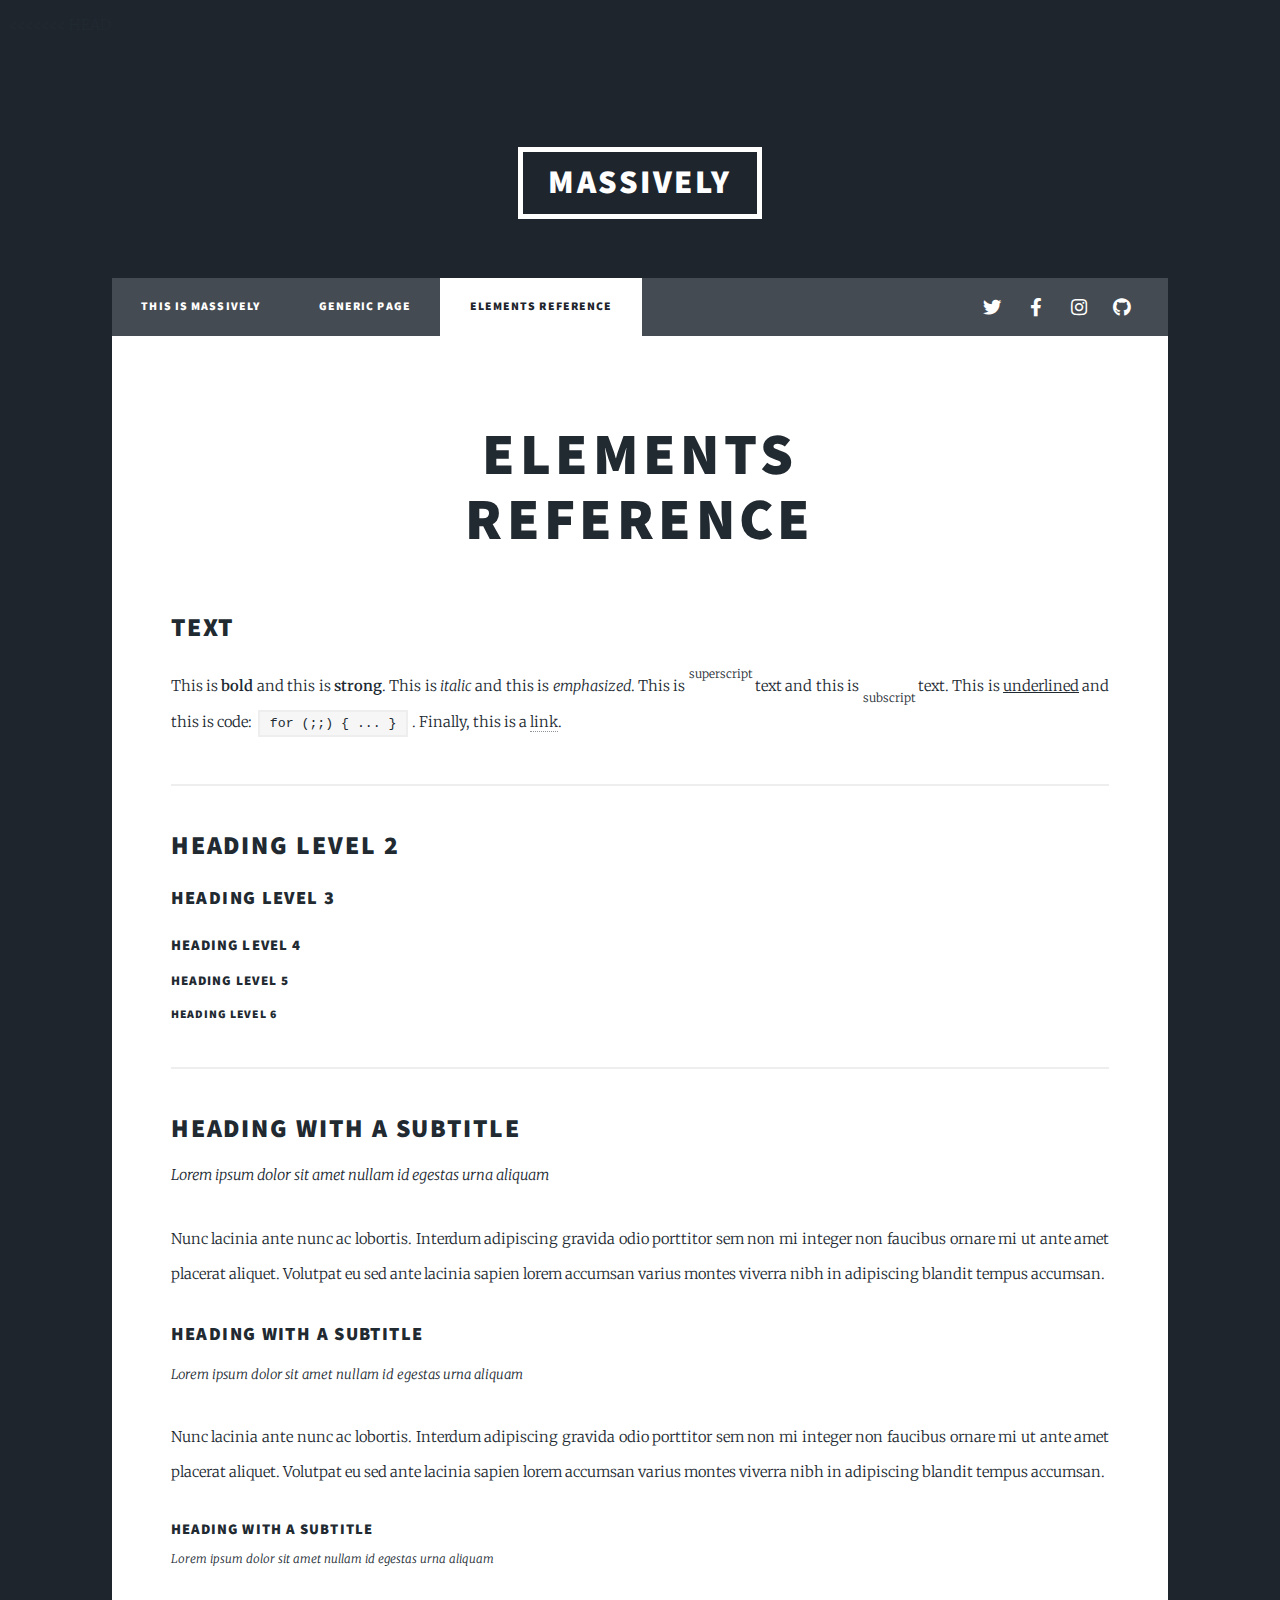
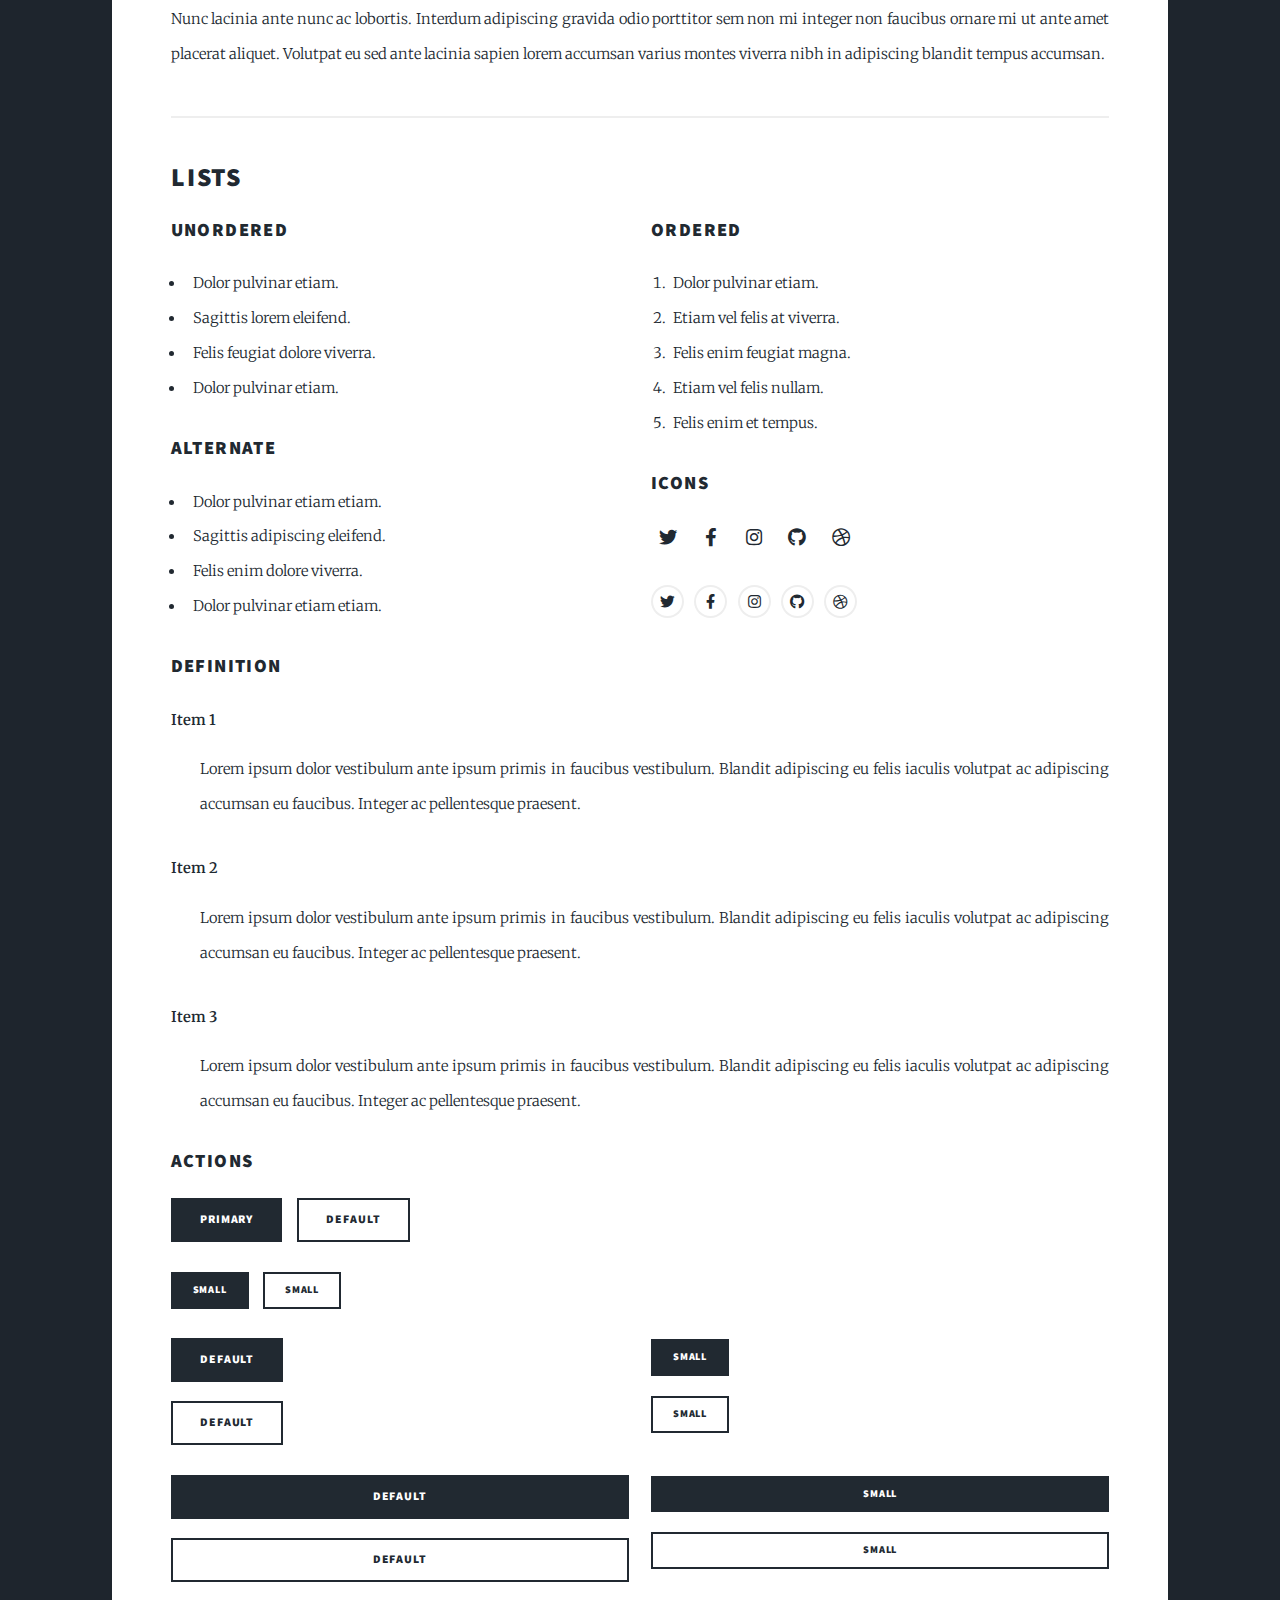
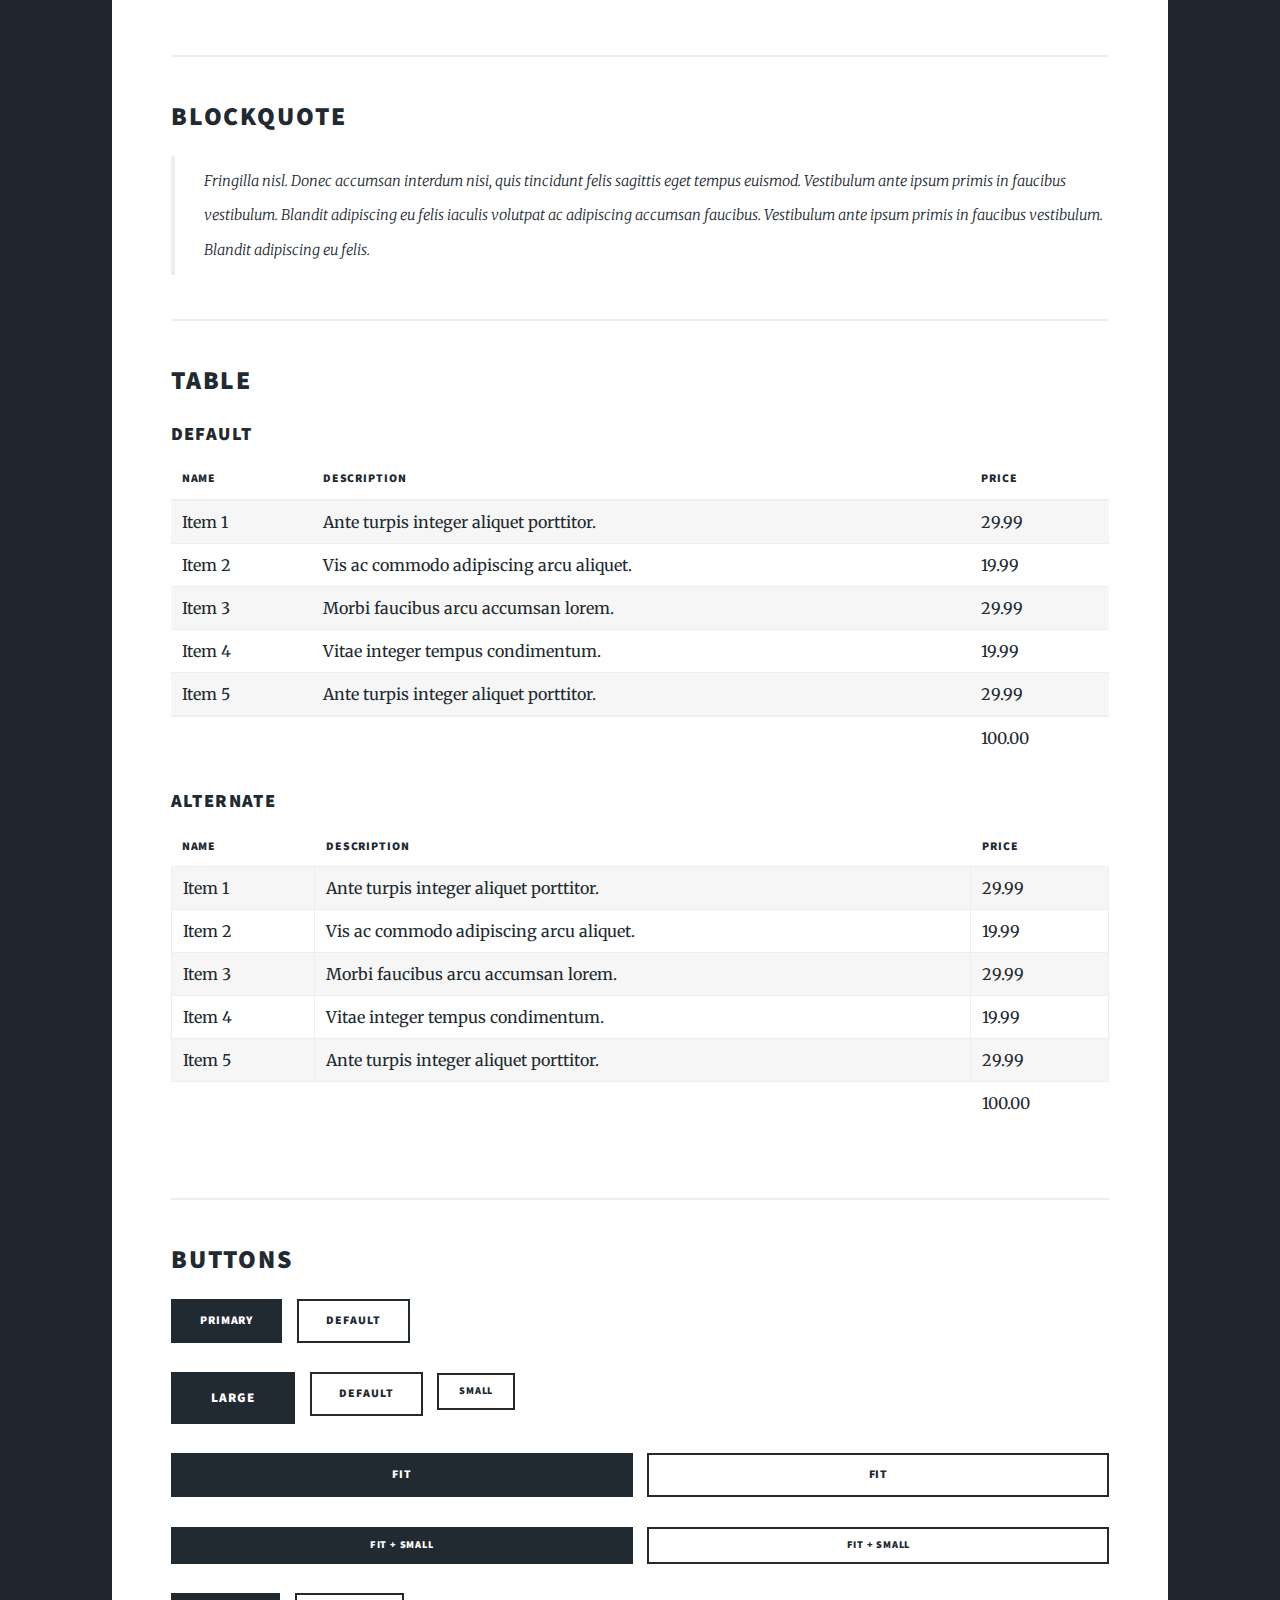
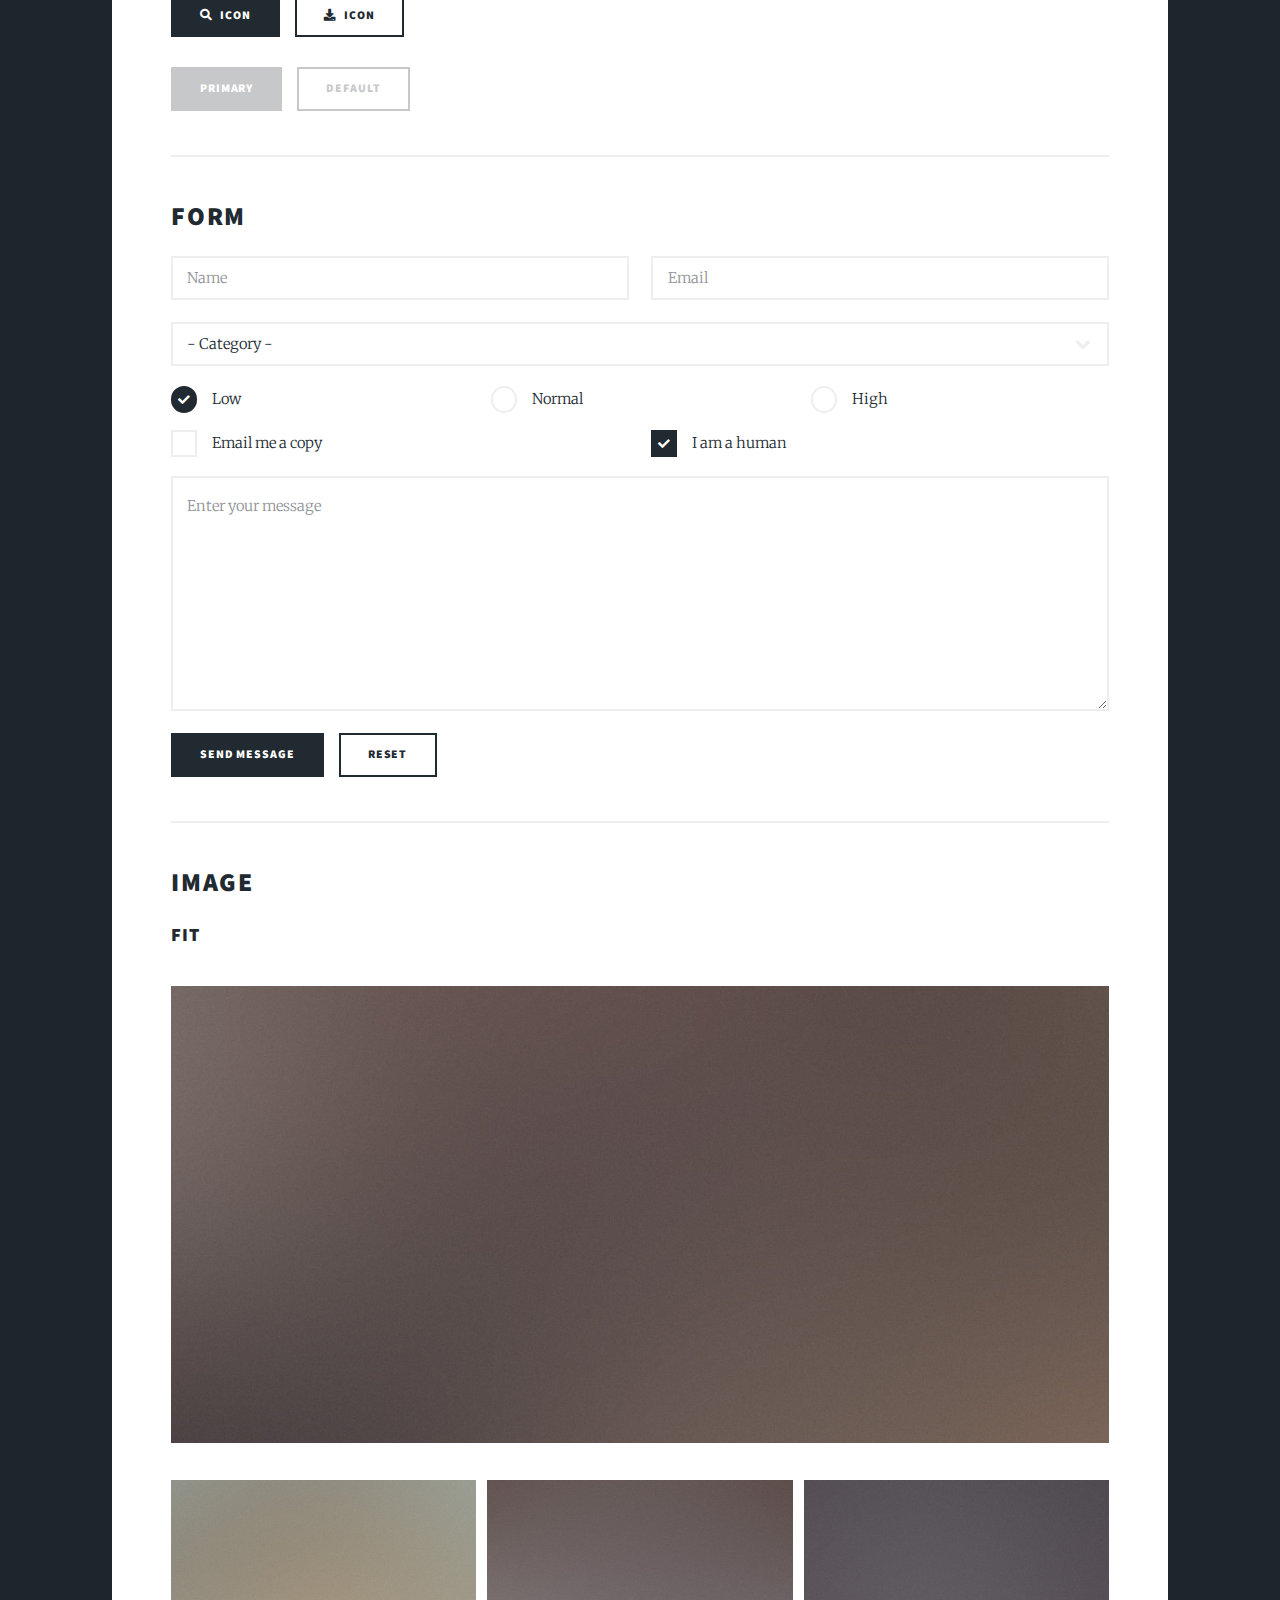
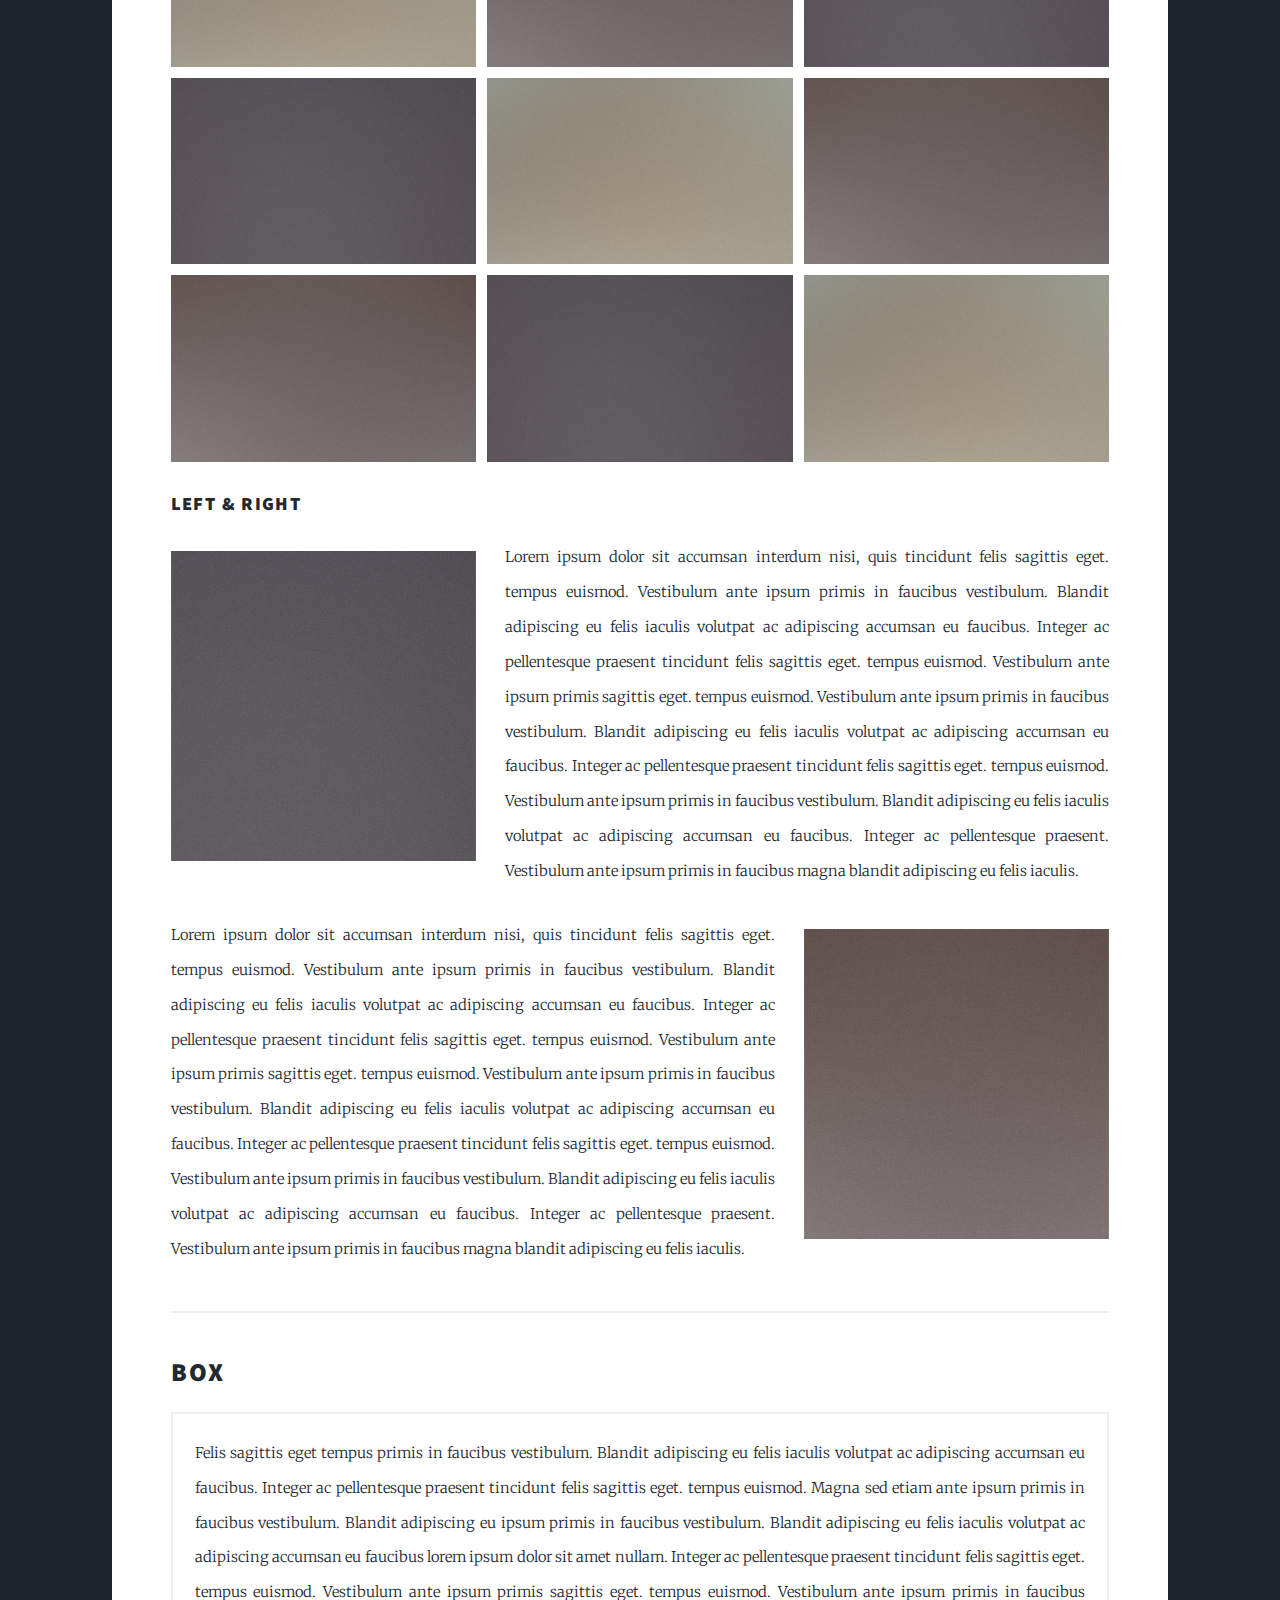
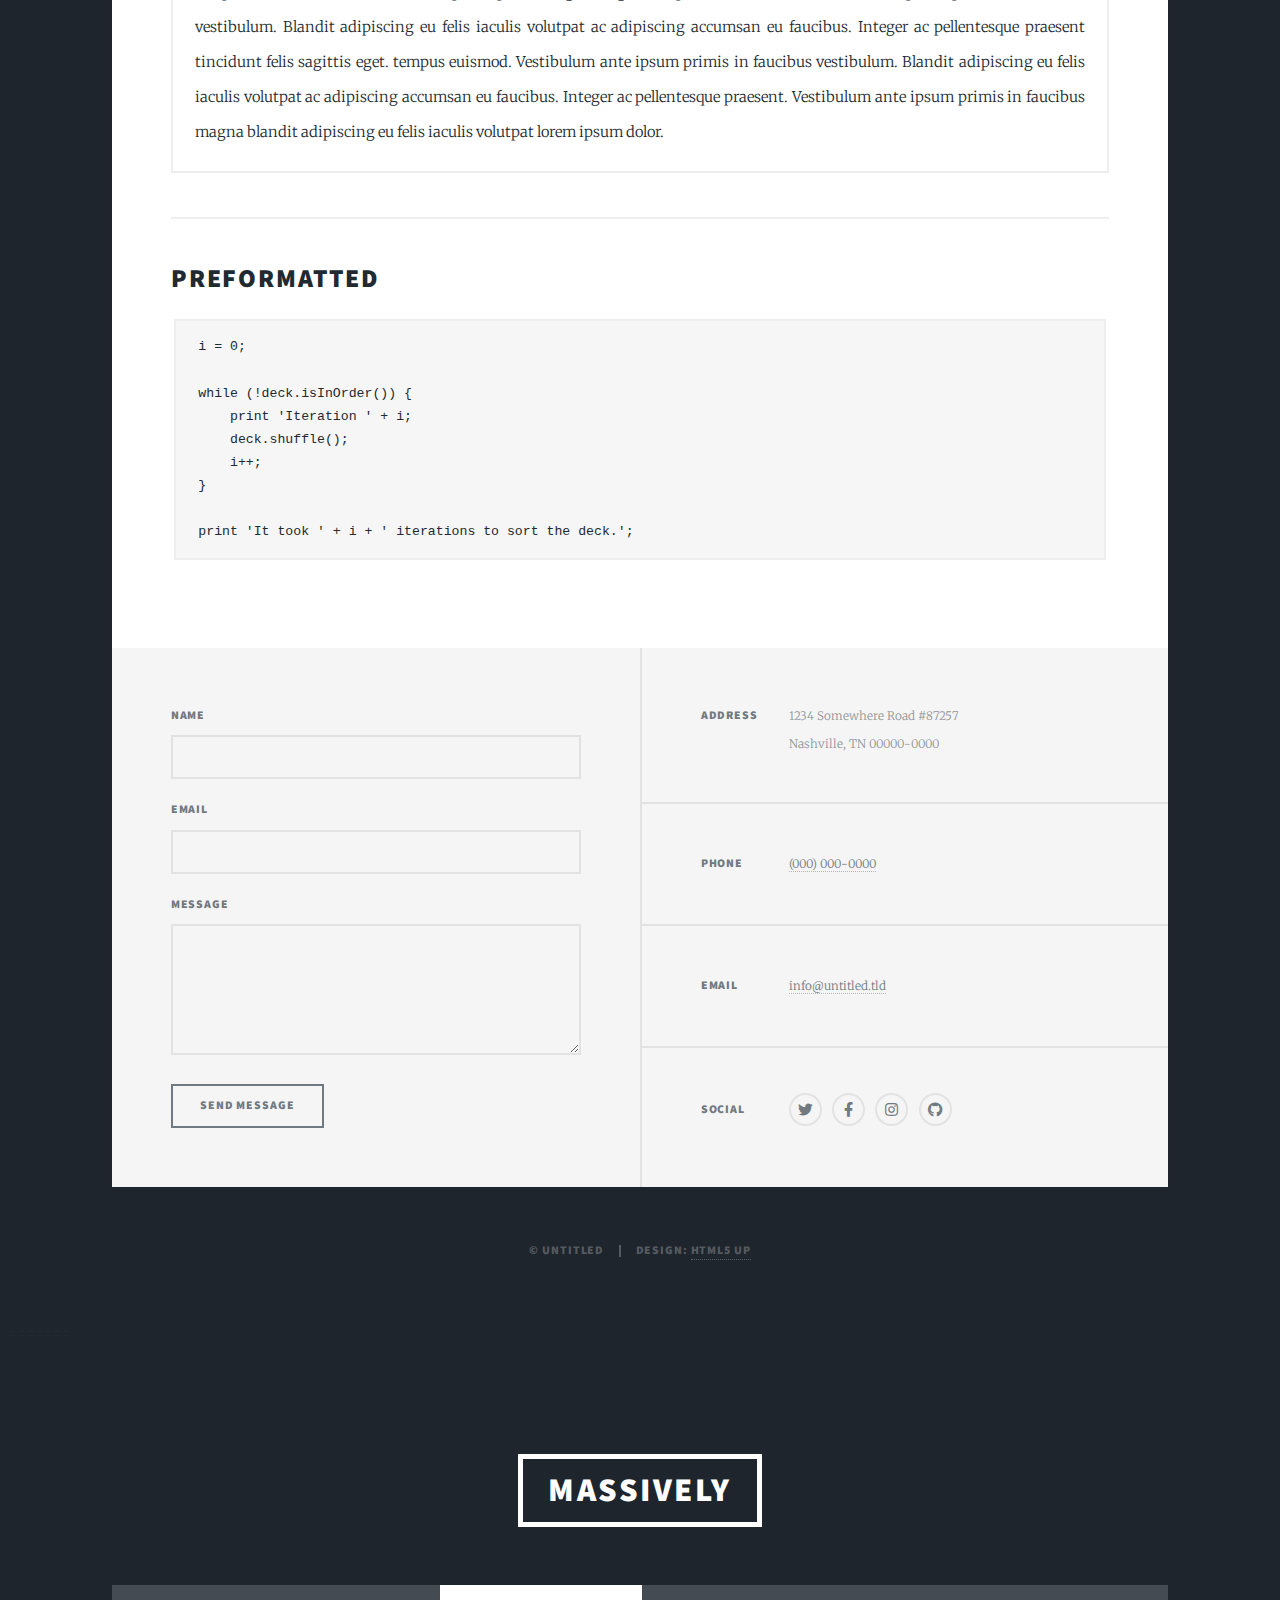
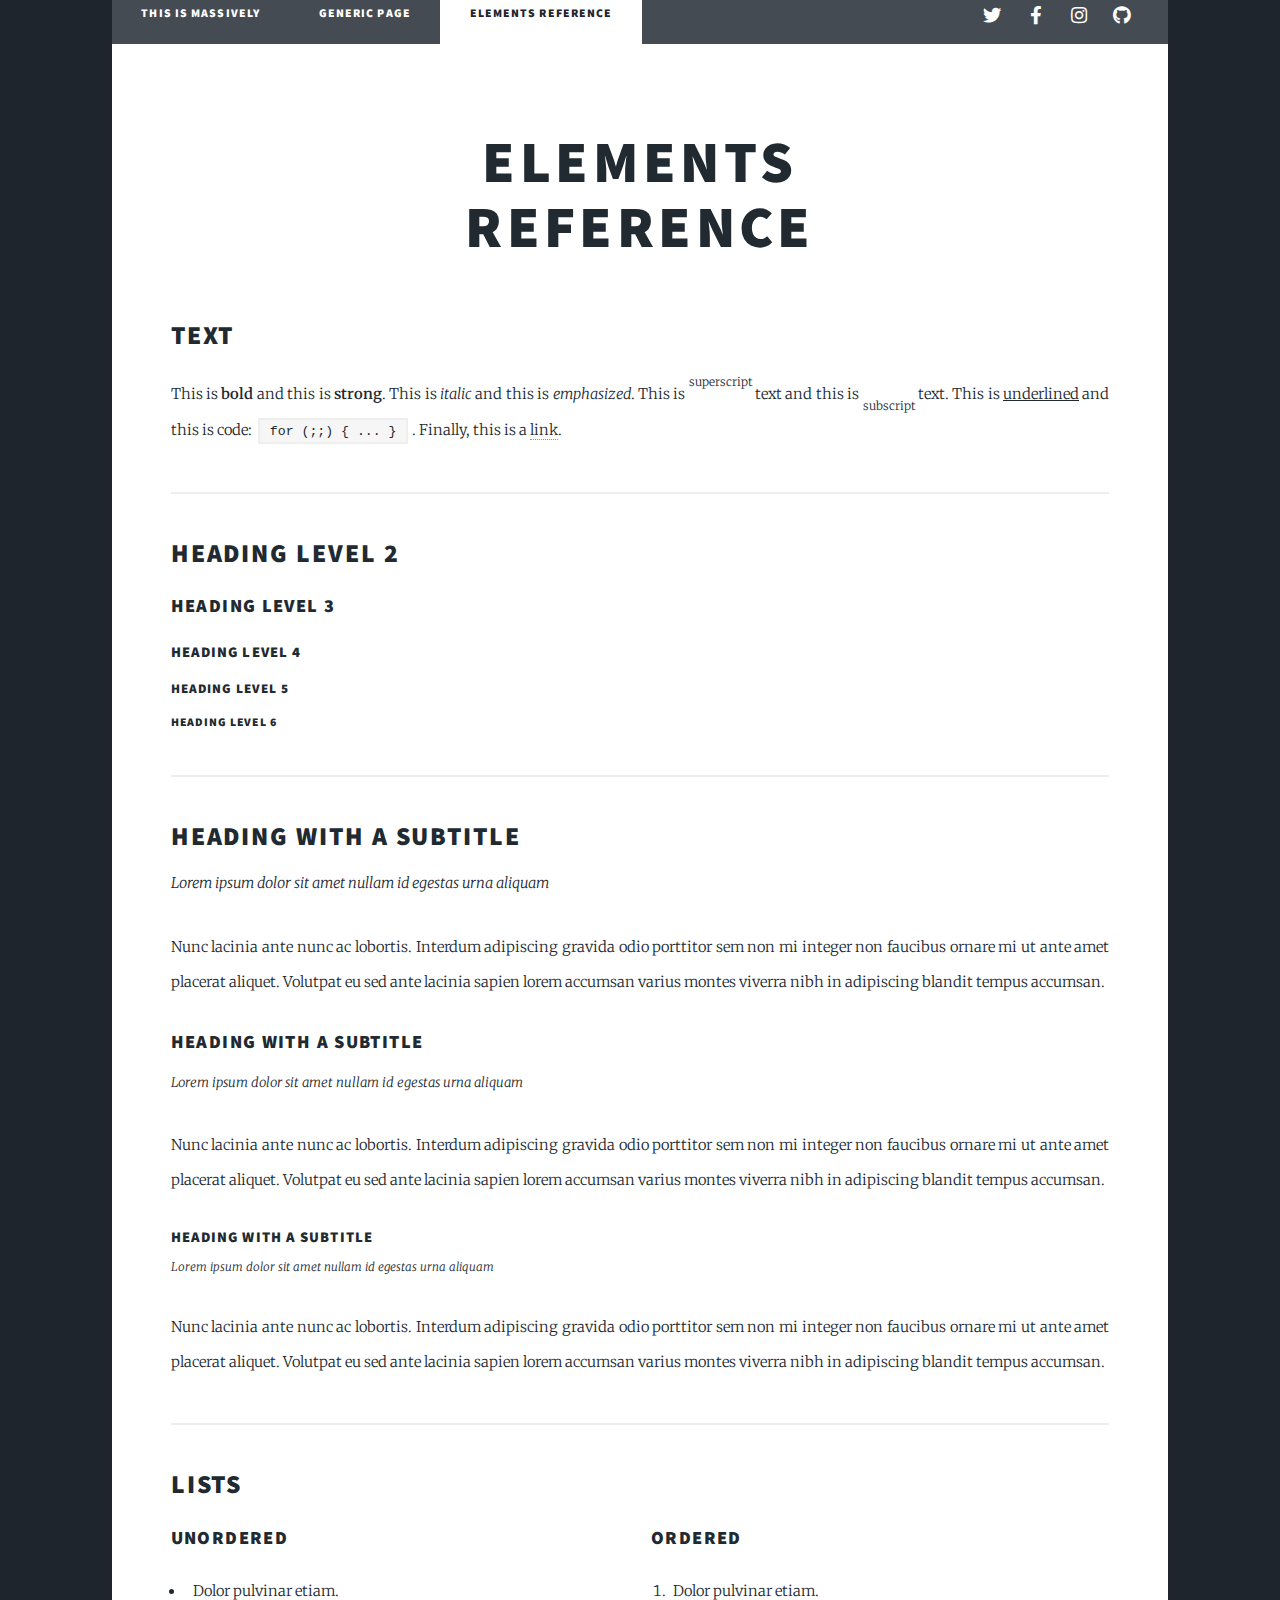
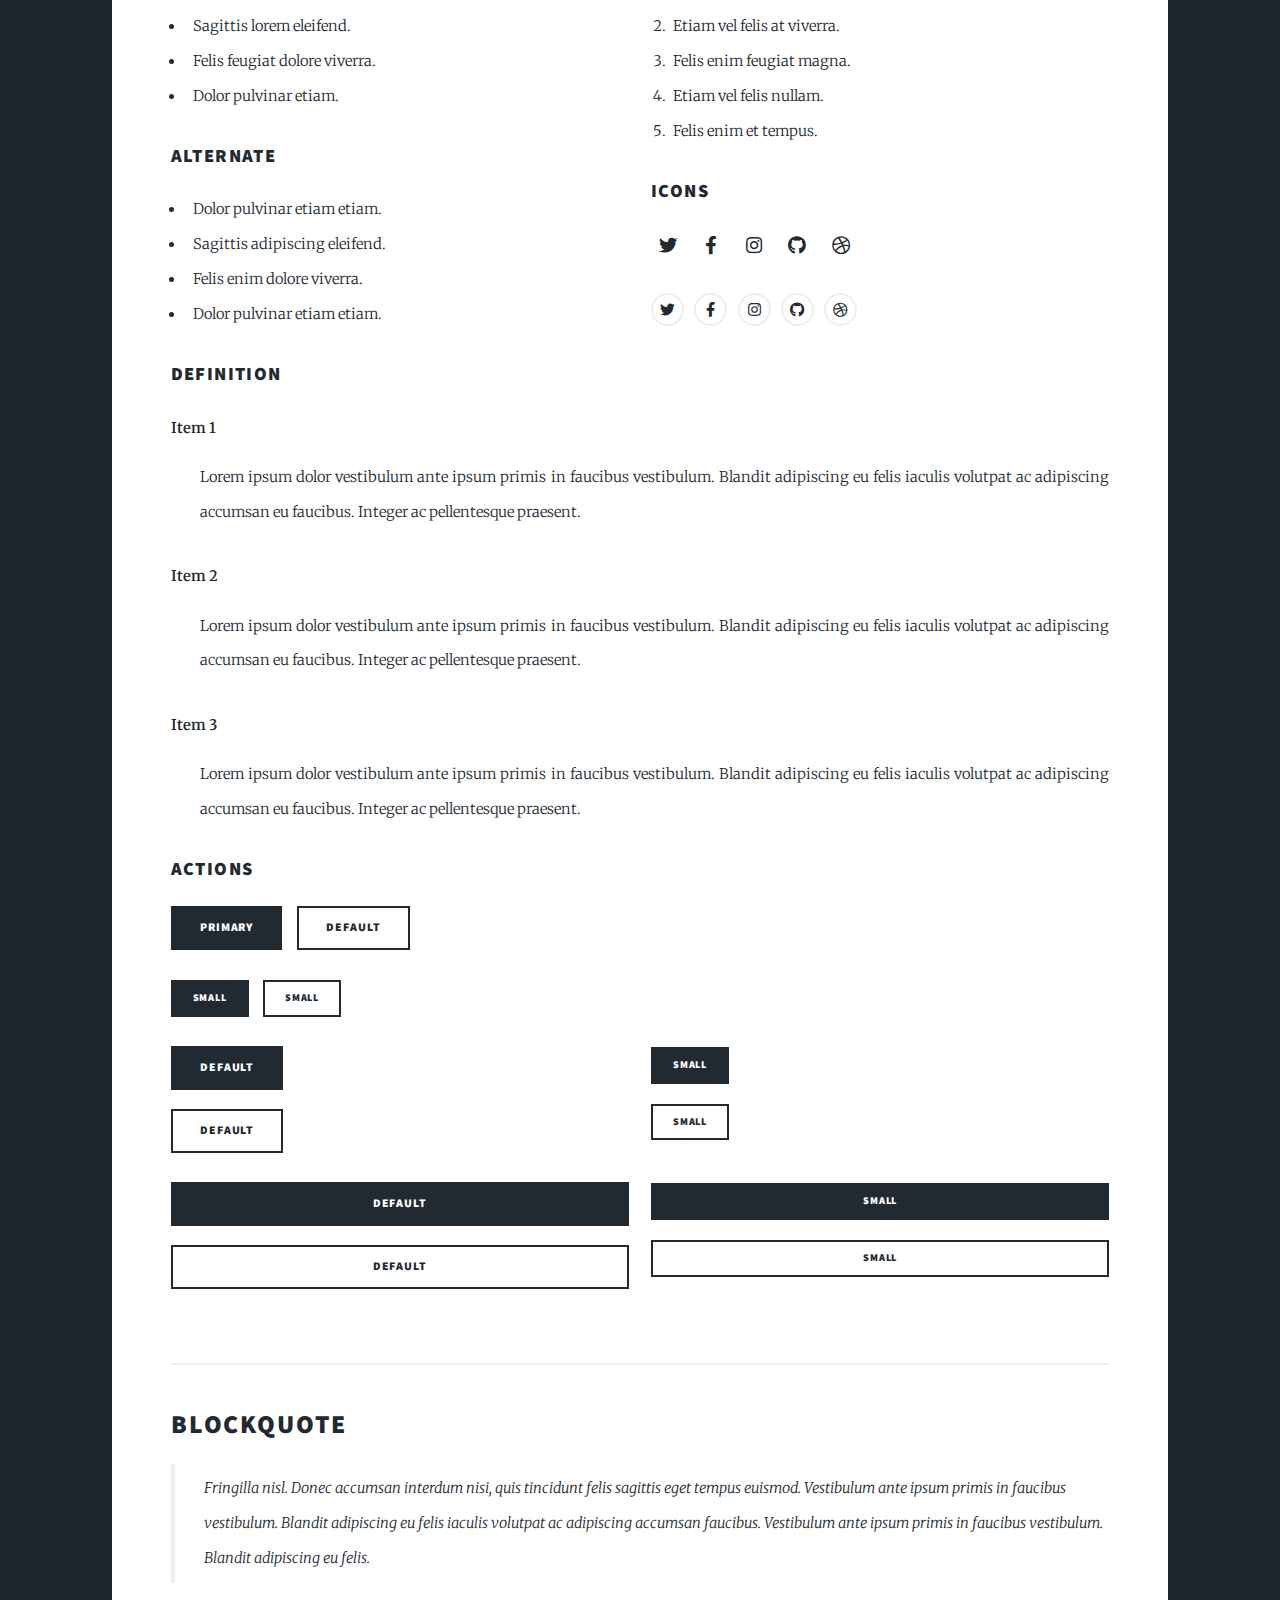
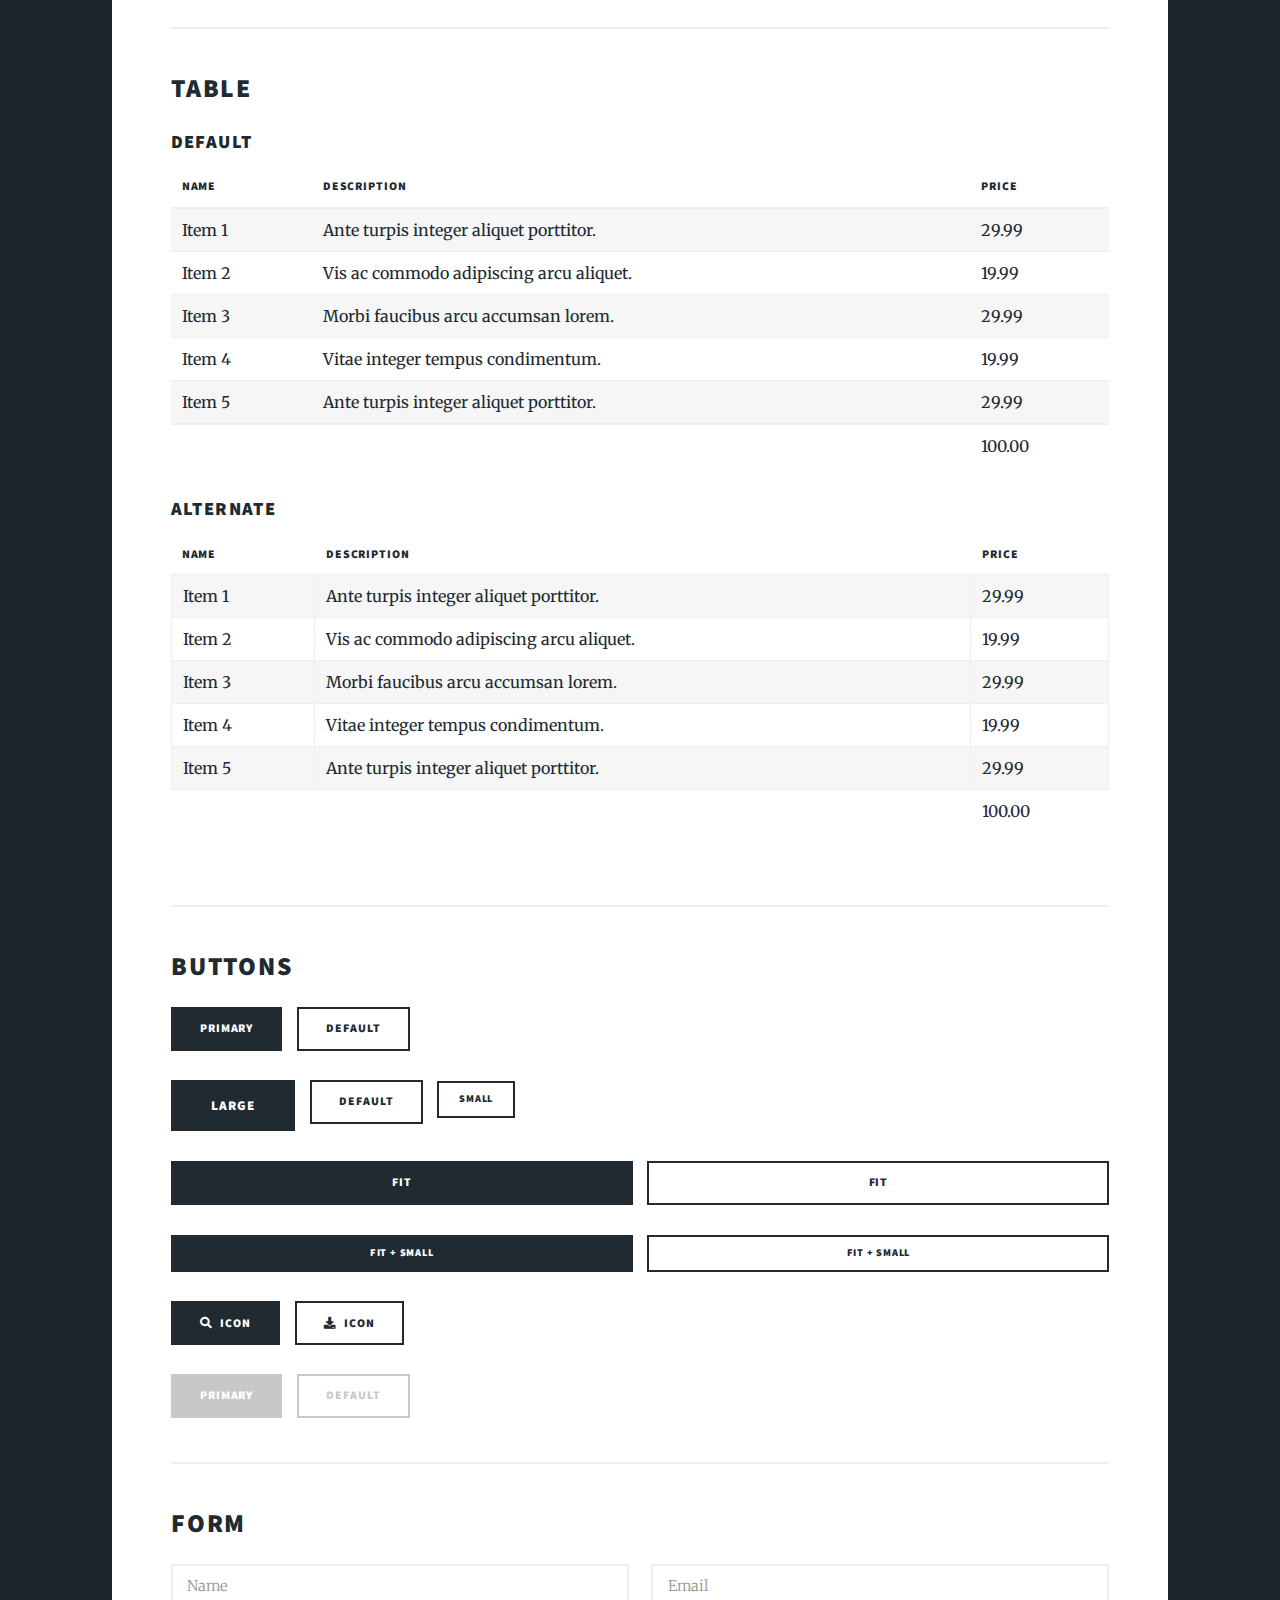
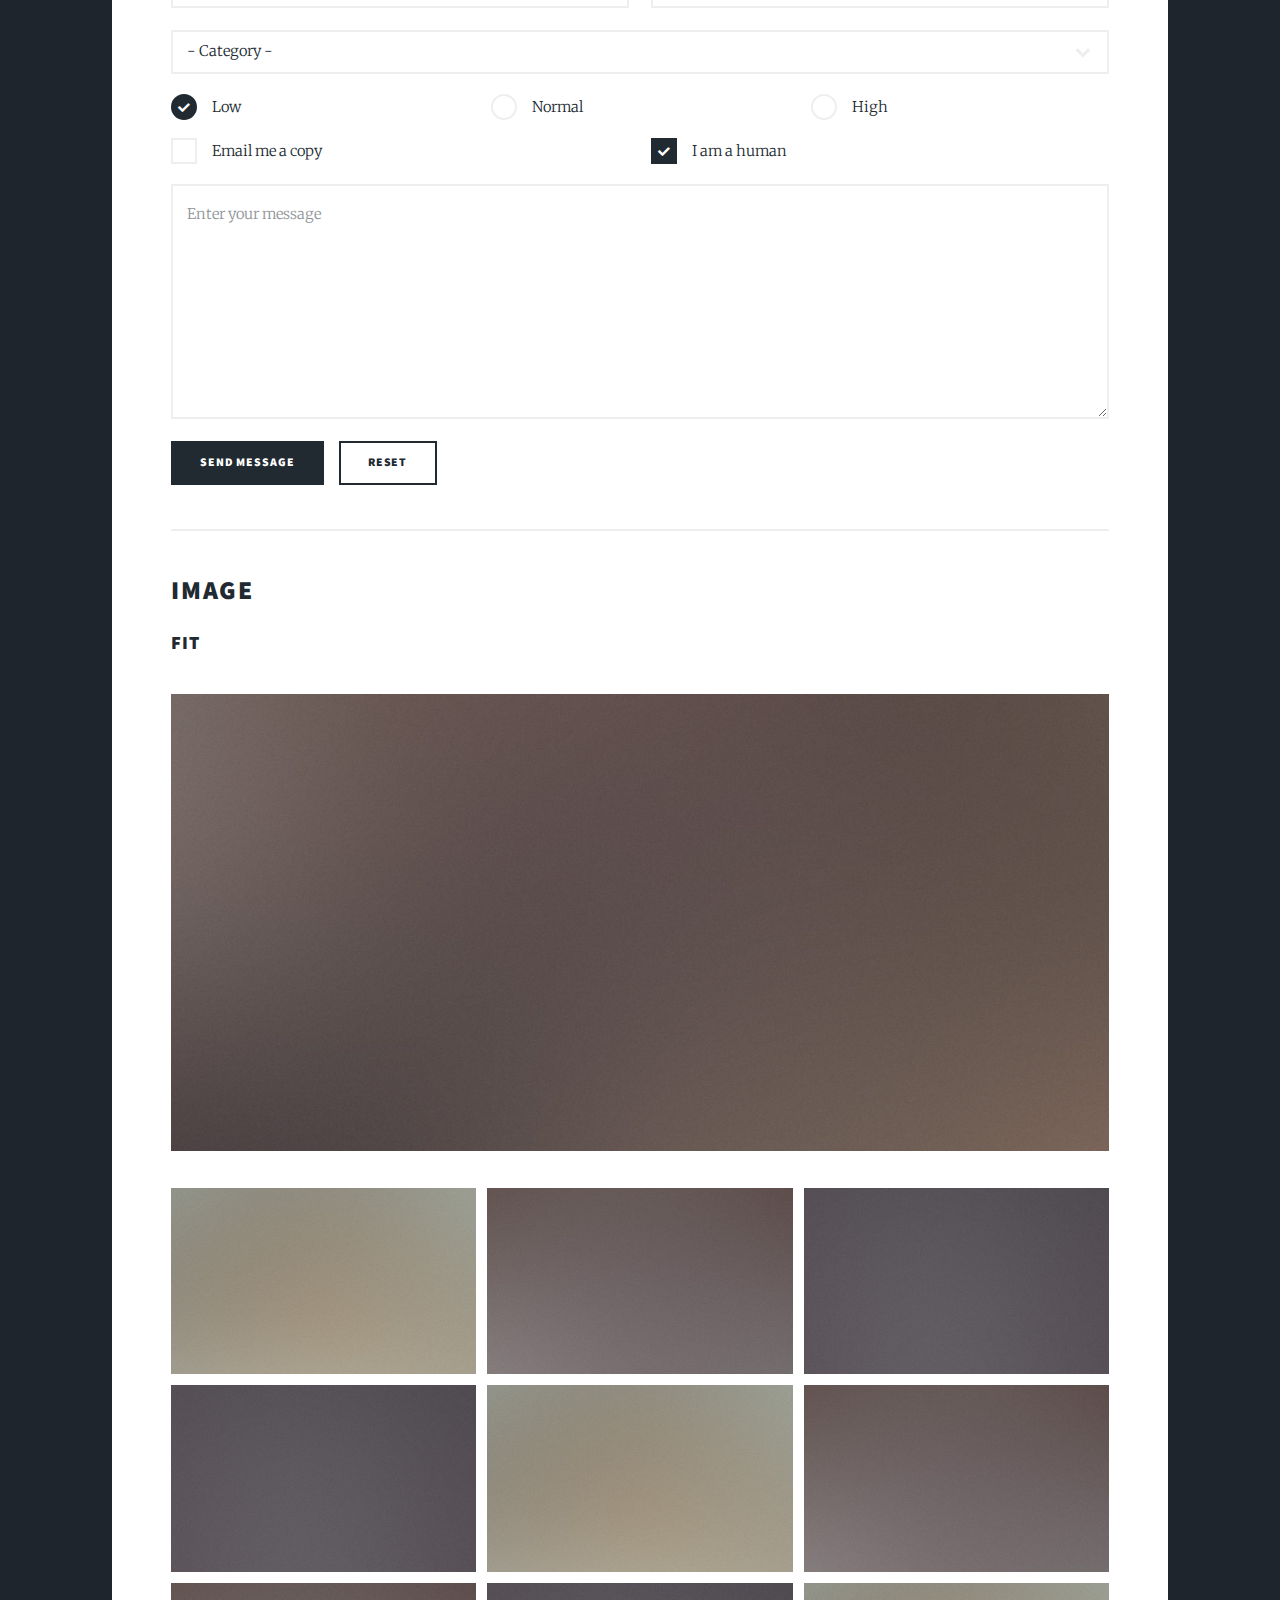
==== commit 1e7c9d0e: "Resolved merge conflicts" ====
--- a/elements.html
+++ b/elements.html
@@ -1,498 +1,998 @@
-<!DOCTYPE HTML>
-<!--
-	Massively by HTML5 UP
-	html5up.net | @ajlkn
-	Free for personal and commercial use under the CCA 3.0 license (html5up.net/license)
--->
-<html>
-	<head>
-		<title>Elements Reference - Massively by HTML5 UP</title>
-		<meta charset="utf-8" />
-		<meta name="viewport" content="width=device-width, initial-scale=1, user-scalable=no" />
-		<link rel="stylesheet" href="assets/css/main.css" />
-		<noscript><link rel="stylesheet" href="assets/css/noscript.css" /></noscript>
-	</head>
-	<body class="is-preload">
-
-		<!-- Wrapper -->
-			<div id="wrapper">
-
-				<!-- Header -->
-					<header id="header">
-						<a href="index.html" class="logo">Massively</a>
-					</header>
-
-				<!-- Nav -->
-					<nav id="nav">
-						<ul class="links">
-							<li><a href="index.html">This is Massively</a></li>
-							<li><a href="generic.html">Generic Page</a></li>
-							<li class="active"><a href="elements.html">Elements Reference</a></li>
-						</ul>
-						<ul class="icons">
-							<li><a href="#" class="icon brands fa-twitter"><span class="label">Twitter</span></a></li>
-							<li><a href="#" class="icon brands fa-facebook-f"><span class="label">Facebook</span></a></li>
-							<li><a href="#" class="icon brands fa-instagram"><span class="label">Instagram</span></a></li>
-							<li><a href="#" class="icon brands fa-github"><span class="label">GitHub</span></a></li>
-						</ul>
-					</nav>
-
-				<!-- Main -->
-					<div id="main">
-
-						<!-- Post -->
-							<section class="post">
-								<header class="major">
-									<h1>Elements<br />
-									Reference</h1>
-								</header>
-
-								<!-- Text stuff -->
-									<h2>Text</h2>
-									<p>This is <b>bold</b> and this is <strong>strong</strong>. This is <i>italic</i> and this is <em>emphasized</em>.
-									This is <sup>superscript</sup> text and this is <sub>subscript</sub> text.
-									This is <u>underlined</u> and this is code: <code>for (;;) { ... }</code>.
-									Finally, this is a <a href="#">link</a>.</p>
-									<hr />
-									<h2>Heading Level 2</h2>
-									<h3>Heading Level 3</h3>
-									<h4>Heading Level 4</h4>
-									<h5>Heading Level 5</h5>
-									<h6>Heading Level 6</h6>
-									<hr />
-									<header>
-										<h2>Heading with a Subtitle</h2>
-										<p>Lorem ipsum dolor sit amet nullam id egestas urna aliquam</p>
-									</header>
-									<p>Nunc lacinia ante nunc ac lobortis. Interdum adipiscing gravida odio porttitor sem non mi integer non faucibus ornare mi ut ante amet placerat aliquet. Volutpat eu sed ante lacinia sapien lorem accumsan varius montes viverra nibh in adipiscing blandit tempus accumsan.</p>
-									<header>
-										<h3>Heading with a Subtitle</h3>
-										<p>Lorem ipsum dolor sit amet nullam id egestas urna aliquam</p>
-									</header>
-									<p>Nunc lacinia ante nunc ac lobortis. Interdum adipiscing gravida odio porttitor sem non mi integer non faucibus ornare mi ut ante amet placerat aliquet. Volutpat eu sed ante lacinia sapien lorem accumsan varius montes viverra nibh in adipiscing blandit tempus accumsan.</p>
-									<header>
-										<h4>Heading with a Subtitle</h4>
-										<p>Lorem ipsum dolor sit amet nullam id egestas urna aliquam</p>
-									</header>
-									<p>Nunc lacinia ante nunc ac lobortis. Interdum adipiscing gravida odio porttitor sem non mi integer non faucibus ornare mi ut ante amet placerat aliquet. Volutpat eu sed ante lacinia sapien lorem accumsan varius montes viverra nibh in adipiscing blandit tempus accumsan.</p>
-
-									<hr />
-
-								<!-- Lists -->
-									<h2>Lists</h2>
-									<div class="row">
-										<div class="col-6 col-12-small">
-
-											<h3>Unordered</h3>
-											<ul>
-												<li>Dolor pulvinar etiam.</li>
-												<li>Sagittis lorem eleifend.</li>
-												<li>Felis feugiat dolore viverra.</li>
-												<li>Dolor pulvinar etiam.</li>
-											</ul>
-
-											<h3>Alternate</h3>
-											<ul class="alt">
-												<li>Dolor pulvinar etiam etiam.</li>
-												<li>Sagittis adipiscing eleifend.</li>
-												<li>Felis enim dolore viverra.</li>
-												<li>Dolor pulvinar etiam etiam.</li>
-											</ul>
-
-										</div>
-										<div class="col-6 col-12-small">
-
-											<h3>Ordered</h3>
-											<ol>
-												<li>Dolor pulvinar etiam.</li>
-												<li>Etiam vel felis at viverra.</li>
-												<li>Felis enim feugiat magna.</li>
-												<li>Etiam vel felis nullam.</li>
-												<li>Felis enim et tempus.</li>
-											</ol>
-
-											<h3>Icons</h3>
-											<ul class="icons">
-												<li><a href="#" class="icon brands fa-twitter"><span class="label">Twitter</span></a></li>
-												<li><a href="#" class="icon brands fa-facebook-f"><span class="label">Facebook</span></a></li>
-												<li><a href="#" class="icon brands fa-instagram"><span class="label">Instagram</span></a></li>
-												<li><a href="#" class="icon brands fa-github"><span class="label">Github</span></a></li>
-												<li><a href="#" class="icon brands fa-dribbble"><span class="label">Dribbble</span></a></li>
-											</ul>
-											<ul class="icons alt">
-												<li><a href="#" class="icon brands alt fa-twitter"><span class="label">Twitter</span></a></li>
-												<li><a href="#" class="icon brands alt fa-facebook-f"><span class="label">Facebook</span></a></li>
-												<li><a href="#" class="icon brands alt fa-instagram"><span class="label">Instagram</span></a></li>
-												<li><a href="#" class="icon brands alt fa-github"><span class="label">Github</span></a></li>
-												<li><a href="#" class="icon brands alt fa-dribbble"><span class="label">Dribbble</span></a></li>
-											</ul>
-
-										</div>
-									</div>
-									<h3>Definition</h3>
-									<dl>
-										<dt>Item 1</dt>
-										<dd>
-											<p>Lorem ipsum dolor vestibulum ante ipsum primis in faucibus vestibulum. Blandit adipiscing eu felis iaculis volutpat ac adipiscing accumsan eu faucibus. Integer ac pellentesque praesent.</p>
-										</dd>
-										<dt>Item 2</dt>
-										<dd>
-											<p>Lorem ipsum dolor vestibulum ante ipsum primis in faucibus vestibulum. Blandit adipiscing eu felis iaculis volutpat ac adipiscing accumsan eu faucibus. Integer ac pellentesque praesent.</p>
-										</dd>
-										<dt>Item 3</dt>
-										<dd>
-											<p>Lorem ipsum dolor vestibulum ante ipsum primis in faucibus vestibulum. Blandit adipiscing eu felis iaculis volutpat ac adipiscing accumsan eu faucibus. Integer ac pellentesque praesent.</p>
-										</dd>
-									</dl>
-
-									<h3>Actions</h3>
-									<ul class="actions">
-										<li><a href="#" class="button primary">Primary</a></li>
-										<li><a href="#" class="button">Default</a></li>
-									</ul>
-									<ul class="actions small">
-										<li><a href="#" class="button primary small">Small</a></li>
-										<li><a href="#" class="button small">Small</a></li>
-									</ul>
-									<div class="row">
-										<div class="col-6 col-12-small">
-											<ul class="actions stacked">
-												<li><a href="#" class="button primary">Default</a></li>
-												<li><a href="#" class="button">Default</a></li>
-											</ul>
-										</div>
-										<div class="col-6 col-12-small">
-											<ul class="actions stacked">
-												<li><a href="#" class="button primary small">Small</a></li>
-												<li><a href="#" class="button small">Small</a></li>
-											</ul>
-										</div>
-									</div>
-									<div class="row">
-										<div class="col-6 col-12-small">
-											<ul class="actions stacked">
-												<li><a href="#" class="button primary fit">Default</a></li>
-												<li><a href="#" class="button fit">Default</a></li>
-											</ul>
-										</div>
-										<div class="col-6 col-12-small">
-											<ul class="actions stacked">
-												<li><a href="#" class="button primary small fit">Small</a></li>
-												<li><a href="#" class="button small fit">Small</a></li>
-											</ul>
-										</div>
-									</div>
-
-									<hr />
-
-								<!-- Blockquote -->
-									<h2>Blockquote</h2>
-									<blockquote>Fringilla nisl. Donec accumsan interdum nisi, quis tincidunt felis sagittis eget tempus euismod. Vestibulum ante ipsum primis in faucibus vestibulum. Blandit adipiscing eu felis iaculis volutpat ac adipiscing accumsan faucibus. Vestibulum ante ipsum primis in faucibus vestibulum. Blandit adipiscing eu felis.</blockquote>
-
-									<hr />
-
-								<!-- Table -->
-									<h2>Table</h2>
-
-									<h3>Default</h3>
-									<div class="table-wrapper">
-										<table>
-											<thead>
-												<tr>
-													<th>Name</th>
-													<th>Description</th>
-													<th>Price</th>
-												</tr>
-											</thead>
-											<tbody>
-												<tr>
-													<td>Item 1</td>
-													<td>Ante turpis integer aliquet porttitor.</td>
-													<td>29.99</td>
-												</tr>
-												<tr>
-													<td>Item 2</td>
-													<td>Vis ac commodo adipiscing arcu aliquet.</td>
-													<td>19.99</td>
-												</tr>
-												<tr>
-													<td>Item 3</td>
-													<td> Morbi faucibus arcu accumsan lorem.</td>
-													<td>29.99</td>
-												</tr>
-												<tr>
-													<td>Item 4</td>
-													<td>Vitae integer tempus condimentum.</td>
-													<td>19.99</td>
-												</tr>
-												<tr>
-													<td>Item 5</td>
-													<td>Ante turpis integer aliquet porttitor.</td>
-													<td>29.99</td>
-												</tr>
-											</tbody>
-											<tfoot>
-												<tr>
-													<td colspan="2"></td>
-													<td>100.00</td>
-												</tr>
-											</tfoot>
-										</table>
-									</div>
-
-									<h3>Alternate</h3>
-									<div class="table-wrapper">
-										<table class="alt">
-											<thead>
-												<tr>
-													<th>Name</th>
-													<th>Description</th>
-													<th>Price</th>
-												</tr>
-											</thead>
-											<tbody>
-												<tr>
-													<td>Item 1</td>
-													<td>Ante turpis integer aliquet porttitor.</td>
-													<td>29.99</td>
-												</tr>
-												<tr>
-													<td>Item 2</td>
-													<td>Vis ac commodo adipiscing arcu aliquet.</td>
-													<td>19.99</td>
-												</tr>
-												<tr>
-													<td>Item 3</td>
-													<td> Morbi faucibus arcu accumsan lorem.</td>
-													<td>29.99</td>
-												</tr>
-												<tr>
-													<td>Item 4</td>
-													<td>Vitae integer tempus condimentum.</td>
-													<td>19.99</td>
-												</tr>
-												<tr>
-													<td>Item 5</td>
-													<td>Ante turpis integer aliquet porttitor.</td>
-													<td>29.99</td>
-												</tr>
-											</tbody>
-											<tfoot>
-												<tr>
-													<td colspan="2"></td>
-													<td>100.00</td>
-												</tr>
-											</tfoot>
-										</table>
-									</div>
-
-									<hr />
-
-								<!-- Buttons -->
-									<h2>Buttons</h2>
-									<ul class="actions">
-										<li><a href="#" class="button primary">Primary</a></li>
-										<li><a href="#" class="button">Default</a></li>
-									</ul>
-									<ul class="actions">
-										<li><a href="#" class="button primary large">Large</a></li>
-										<li><a href="#" class="button">Default</a></li>
-										<li><a href="#" class="button small">Small</a></li>
-									</ul>
-									<ul class="actions fit">
-										<li><a href="#" class="button primary fit">Fit</a></li>
-										<li><a href="#" class="button fit">Fit</a></li>
-									</ul>
-									<ul class="actions fit small">
-										<li><a href="#" class="button primary fit small">Fit + Small</a></li>
-										<li><a href="#" class="button fit small">Fit + Small</a></li>
-									</ul>
-									<ul class="actions">
-										<li><a href="#" class="button primary icon solid fa-search">Icon</a></li>
-										<li><a href="#" class="button icon solid fa-download">Icon</a></li>
-									</ul>
-									<ul class="actions">
-										<li><span class="button primary disabled">Primary</span></li>
-										<li><span class="button disabled">Default</span></li>
-									</ul>
-
-									<hr />
-
-								<!-- Form -->
-									<h2>Form</h2>
-
-									<form method="post" action="#">
-										<div class="row gtr-uniform">
-											<div class="col-6 col-12-xsmall">
-												<input type="text" name="demo-name" id="demo-name" value="" placeholder="Name" />
-											</div>
-											<div class="col-6 col-12-xsmall">
-												<input type="email" name="demo-email" id="demo-email" value="" placeholder="Email" />
-											</div>
-											<!-- Break -->
-											<div class="col-12">
-												<select name="demo-category" id="demo-category">
-													<option value="">- Category -</option>
-													<option value="1">Manufacturing</option>
-													<option value="1">Shipping</option>
-													<option value="1">Administration</option>
-													<option value="1">Human Resources</option>
-												</select>
-											</div>
-											<!-- Break -->
-											<div class="col-4 col-12-small">
-												<input type="radio" id="demo-priority-low" name="demo-priority" checked>
-												<label for="demo-priority-low">Low</label>
-											</div>
-											<div class="col-4 col-12-small">
-												<input type="radio" id="demo-priority-normal" name="demo-priority">
-												<label for="demo-priority-normal">Normal</label>
-											</div>
-											<div class="col-4 col-12-small">
-												<input type="radio" id="demo-priority-high" name="demo-priority">
-												<label for="demo-priority-high">High</label>
-											</div>
-											<!-- Break -->
-											<div class="col-6 col-12-small">
-												<input type="checkbox" id="demo-copy" name="demo-copy">
-												<label for="demo-copy">Email me a copy</label>
-											</div>
-											<div class="col-6 col-12-small">
-												<input type="checkbox" id="demo-human" name="demo-human" checked>
-												<label for="demo-human">I am a human</label>
-											</div>
-											<!-- Break -->
-											<div class="col-12">
-												<textarea name="demo-message" id="demo-message" placeholder="Enter your message" rows="6"></textarea>
-											</div>
-											<!-- Break -->
-											<div class="col-12">
-												<ul class="actions">
-													<li><input type="submit" value="Send Message" class="primary" /></li>
-													<li><input type="reset" value="Reset" /></li>
-												</ul>
-											</div>
-										</div>
-									</form>
-
-									<hr />
-
-								<!-- Image -->
-									<h2>Image</h2>
-
-									<h3>Fit</h3>
-									<span class="image fit"><img src="images/pic01.jpg" alt="" /></span>
-									<div class="box alt">
-										<div class="row gtr-50 gtr-uniform">
-											<div class="col-4"><span class="image fit"><img src="images/pic02.jpg" alt="" /></span></div>
-											<div class="col-4"><span class="image fit"><img src="images/pic03.jpg" alt="" /></span></div>
-											<div class="col-4"><span class="image fit"><img src="images/pic04.jpg" alt="" /></span></div>
-											<!-- Break -->
-											<div class="col-4"><span class="image fit"><img src="images/pic04.jpg" alt="" /></span></div>
-											<div class="col-4"><span class="image fit"><img src="images/pic02.jpg" alt="" /></span></div>
-											<div class="col-4"><span class="image fit"><img src="images/pic03.jpg" alt="" /></span></div>
-											<!-- Break -->
-											<div class="col-4"><span class="image fit"><img src="images/pic03.jpg" alt="" /></span></div>
-											<div class="col-4"><span class="image fit"><img src="images/pic04.jpg" alt="" /></span></div>
-											<div class="col-4"><span class="image fit"><img src="images/pic02.jpg" alt="" /></span></div>
-										</div>
-									</div>
-
-									<h3>Left &amp; Right</h3>
-									<p><span class="image left"><img src="images/pic08.jpg" alt="" /></span>Lorem ipsum dolor sit accumsan interdum nisi, quis tincidunt felis sagittis eget. tempus euismod. Vestibulum ante ipsum primis in faucibus vestibulum. Blandit adipiscing eu felis iaculis volutpat ac adipiscing accumsan eu faucibus. Integer ac pellentesque praesent tincidunt felis sagittis eget. tempus euismod. Vestibulum ante ipsum primis sagittis eget. tempus euismod. Vestibulum ante ipsum primis in faucibus vestibulum. Blandit adipiscing eu felis iaculis volutpat ac adipiscing accumsan eu faucibus. Integer ac pellentesque praesent tincidunt felis sagittis eget. tempus euismod. Vestibulum ante ipsum primis in faucibus vestibulum. Blandit adipiscing eu felis iaculis volutpat ac adipiscing accumsan eu faucibus. Integer ac pellentesque praesent. Vestibulum ante ipsum primis in faucibus magna blandit adipiscing eu felis iaculis.</p>
-									<p><span class="image right"><img src="images/pic09.jpg" alt="" /></span>Lorem ipsum dolor sit accumsan interdum nisi, quis tincidunt felis sagittis eget. tempus euismod. Vestibulum ante ipsum primis in faucibus vestibulum. Blandit adipiscing eu felis iaculis volutpat ac adipiscing accumsan eu faucibus. Integer ac pellentesque praesent tincidunt felis sagittis eget. tempus euismod. Vestibulum ante ipsum primis sagittis eget. tempus euismod. Vestibulum ante ipsum primis in faucibus vestibulum. Blandit adipiscing eu felis iaculis volutpat ac adipiscing accumsan eu faucibus. Integer ac pellentesque praesent tincidunt felis sagittis eget. tempus euismod. Vestibulum ante ipsum primis in faucibus vestibulum. Blandit adipiscing eu felis iaculis volutpat ac adipiscing accumsan eu faucibus. Integer ac pellentesque praesent. Vestibulum ante ipsum primis in faucibus magna blandit adipiscing eu felis iaculis.</p>
-
-									<hr />
-
-								<!-- Box -->
-									<h2>Box</h2>
-									<div class="box">
-										<p>Felis sagittis eget tempus primis in faucibus vestibulum. Blandit adipiscing eu felis iaculis volutpat ac adipiscing accumsan eu faucibus. Integer ac pellentesque praesent tincidunt felis sagittis eget. tempus euismod. Magna sed etiam ante ipsum primis in faucibus vestibulum. Blandit adipiscing eu ipsum primis in faucibus vestibulum. Blandit adipiscing eu felis iaculis volutpat ac adipiscing accumsan eu faucibus lorem ipsum dolor sit amet nullam. Integer ac pellentesque praesent tincidunt felis sagittis eget. tempus euismod. Vestibulum ante ipsum primis sagittis eget. tempus euismod. Vestibulum ante ipsum primis in faucibus vestibulum. Blandit adipiscing eu felis iaculis volutpat ac adipiscing accumsan eu faucibus. Integer ac pellentesque praesent tincidunt felis sagittis eget. tempus euismod. Vestibulum ante ipsum primis in faucibus vestibulum. Blandit adipiscing eu felis iaculis volutpat ac adipiscing accumsan eu faucibus. Integer ac pellentesque praesent. Vestibulum ante ipsum primis in faucibus magna blandit adipiscing eu felis iaculis volutpat lorem ipsum dolor.</p>
-									</div>
-
-									<hr />
-
-								<!-- Preformatted Code -->
-									<h2>Preformatted</h2>
-									<pre><code>i = 0;
-
-while (!deck.isInOrder()) {
-    print 'Iteration ' + i;
-    deck.shuffle();
-    i++;
-}
-
-print 'It took ' + i + ' iterations to sort the deck.';
-</code></pre>
-
-							</section>
-
-					</div>
-
-				<!-- Footer -->
-					<footer id="footer">
-						<section>
-							<form method="post" action="#">
-								<div class="fields">
-									<div class="field">
-										<label for="name">Name</label>
-										<input type="text" name="name" id="name" />
-									</div>
-									<div class="field">
-										<label for="email">Email</label>
-										<input type="text" name="email" id="email" />
-									</div>
-									<div class="field">
-										<label for="message">Message</label>
-										<textarea name="message" id="message" rows="3"></textarea>
-									</div>
-								</div>
-								<ul class="actions">
-									<li><input type="submit" value="Send Message" /></li>
-								</ul>
-							</form>
-						</section>
-						<section class="split contact">
-							<section class="alt">
-								<h3>Address</h3>
-								<p>1234 Somewhere Road #87257<br />
-								Nashville, TN 00000-0000</p>
-							</section>
-							<section>
-								<h3>Phone</h3>
-								<p><a href="#">(000) 000-0000</a></p>
-							</section>
-							<section>
-								<h3>Email</h3>
-								<p><a href="#">info@untitled.tld</a></p>
-							</section>
-							<section>
-								<h3>Social</h3>
-								<ul class="icons alt">
-									<li><a href="#" class="icon brands alt fa-twitter"><span class="label">Twitter</span></a></li>
-									<li><a href="#" class="icon brands alt fa-facebook-f"><span class="label">Facebook</span></a></li>
-									<li><a href="#" class="icon brands alt fa-instagram"><span class="label">Instagram</span></a></li>
-									<li><a href="#" class="icon brands alt fa-github"><span class="label">GitHub</span></a></li>
-								</ul>
-							</section>
-						</section>
-					</footer>
-
-				<!-- Copyright -->
-					<div id="copyright">
-						<ul><li>&copy; Untitled</li><li>Design: <a href="https://html5up.net">HTML5 UP</a></li></ul>
-					</div>
-
-			</div>
-
-		<!-- Scripts -->
-			<script src="assets/js/jquery.min.js"></script>
-			<script src="assets/js/jquery.scrollex.min.js"></script>
-			<script src="assets/js/jquery.scrolly.min.js"></script>
-			<script src="assets/js/browser.min.js"></script>
-			<script src="assets/js/breakpoints.min.js"></script>
-			<script src="assets/js/util.js"></script>
-			<script src="assets/js/main.js"></script>
-
-	</body>
+<<<<<<< HEAD
+<!DOCTYPE HTML>
+<!--
+	Massively by HTML5 UP
+	html5up.net | @ajlkn
+	Free for personal and commercial use under the CCA 3.0 license (html5up.net/license)
+-->
+<html>
+	<head>
+		<title>Elements Reference - Massively by HTML5 UP</title>
+		<meta charset="utf-8" />
+		<meta name="viewport" content="width=device-width, initial-scale=1, user-scalable=no" />
+		<link rel="stylesheet" href="assets/css/main.css" />
+		<noscript><link rel="stylesheet" href="assets/css/noscript.css" /></noscript>
+	</head>
+	<body class="is-preload">
+
+		<!-- Wrapper -->
+			<div id="wrapper">
+
+				<!-- Header -->
+					<header id="header">
+						<a href="index.html" class="logo">Massively</a>
+					</header>
+
+				<!-- Nav -->
+					<nav id="nav">
+						<ul class="links">
+							<li><a href="index.html">This is Massively</a></li>
+							<li><a href="generic.html">Generic Page</a></li>
+							<li class="active"><a href="elements.html">Elements Reference</a></li>
+						</ul>
+						<ul class="icons">
+							<li><a href="#" class="icon brands fa-twitter"><span class="label">Twitter</span></a></li>
+							<li><a href="#" class="icon brands fa-facebook-f"><span class="label">Facebook</span></a></li>
+							<li><a href="#" class="icon brands fa-instagram"><span class="label">Instagram</span></a></li>
+							<li><a href="#" class="icon brands fa-github"><span class="label">GitHub</span></a></li>
+						</ul>
+					</nav>
+
+				<!-- Main -->
+					<div id="main">
+
+						<!-- Post -->
+							<section class="post">
+								<header class="major">
+									<h1>Elements<br />
+									Reference</h1>
+								</header>
+
+								<!-- Text stuff -->
+									<h2>Text</h2>
+									<p>This is <b>bold</b> and this is <strong>strong</strong>. This is <i>italic</i> and this is <em>emphasized</em>.
+									This is <sup>superscript</sup> text and this is <sub>subscript</sub> text.
+									This is <u>underlined</u> and this is code: <code>for (;;) { ... }</code>.
+									Finally, this is a <a href="#">link</a>.</p>
+									<hr />
+									<h2>Heading Level 2</h2>
+									<h3>Heading Level 3</h3>
+									<h4>Heading Level 4</h4>
+									<h5>Heading Level 5</h5>
+									<h6>Heading Level 6</h6>
+									<hr />
+									<header>
+										<h2>Heading with a Subtitle</h2>
+										<p>Lorem ipsum dolor sit amet nullam id egestas urna aliquam</p>
+									</header>
+									<p>Nunc lacinia ante nunc ac lobortis. Interdum adipiscing gravida odio porttitor sem non mi integer non faucibus ornare mi ut ante amet placerat aliquet. Volutpat eu sed ante lacinia sapien lorem accumsan varius montes viverra nibh in adipiscing blandit tempus accumsan.</p>
+									<header>
+										<h3>Heading with a Subtitle</h3>
+										<p>Lorem ipsum dolor sit amet nullam id egestas urna aliquam</p>
+									</header>
+									<p>Nunc lacinia ante nunc ac lobortis. Interdum adipiscing gravida odio porttitor sem non mi integer non faucibus ornare mi ut ante amet placerat aliquet. Volutpat eu sed ante lacinia sapien lorem accumsan varius montes viverra nibh in adipiscing blandit tempus accumsan.</p>
+									<header>
+										<h4>Heading with a Subtitle</h4>
+										<p>Lorem ipsum dolor sit amet nullam id egestas urna aliquam</p>
+									</header>
+									<p>Nunc lacinia ante nunc ac lobortis. Interdum adipiscing gravida odio porttitor sem non mi integer non faucibus ornare mi ut ante amet placerat aliquet. Volutpat eu sed ante lacinia sapien lorem accumsan varius montes viverra nibh in adipiscing blandit tempus accumsan.</p>
+
+									<hr />
+
+								<!-- Lists -->
+									<h2>Lists</h2>
+									<div class="row">
+										<div class="col-6 col-12-small">
+
+											<h3>Unordered</h3>
+											<ul>
+												<li>Dolor pulvinar etiam.</li>
+												<li>Sagittis lorem eleifend.</li>
+												<li>Felis feugiat dolore viverra.</li>
+												<li>Dolor pulvinar etiam.</li>
+											</ul>
+
+											<h3>Alternate</h3>
+											<ul class="alt">
+												<li>Dolor pulvinar etiam etiam.</li>
+												<li>Sagittis adipiscing eleifend.</li>
+												<li>Felis enim dolore viverra.</li>
+												<li>Dolor pulvinar etiam etiam.</li>
+											</ul>
+
+										</div>
+										<div class="col-6 col-12-small">
+
+											<h3>Ordered</h3>
+											<ol>
+												<li>Dolor pulvinar etiam.</li>
+												<li>Etiam vel felis at viverra.</li>
+												<li>Felis enim feugiat magna.</li>
+												<li>Etiam vel felis nullam.</li>
+												<li>Felis enim et tempus.</li>
+											</ol>
+
+											<h3>Icons</h3>
+											<ul class="icons">
+												<li><a href="#" class="icon brands fa-twitter"><span class="label">Twitter</span></a></li>
+												<li><a href="#" class="icon brands fa-facebook-f"><span class="label">Facebook</span></a></li>
+												<li><a href="#" class="icon brands fa-instagram"><span class="label">Instagram</span></a></li>
+												<li><a href="#" class="icon brands fa-github"><span class="label">Github</span></a></li>
+												<li><a href="#" class="icon brands fa-dribbble"><span class="label">Dribbble</span></a></li>
+											</ul>
+											<ul class="icons alt">
+												<li><a href="#" class="icon brands alt fa-twitter"><span class="label">Twitter</span></a></li>
+												<li><a href="#" class="icon brands alt fa-facebook-f"><span class="label">Facebook</span></a></li>
+												<li><a href="#" class="icon brands alt fa-instagram"><span class="label">Instagram</span></a></li>
+												<li><a href="#" class="icon brands alt fa-github"><span class="label">Github</span></a></li>
+												<li><a href="#" class="icon brands alt fa-dribbble"><span class="label">Dribbble</span></a></li>
+											</ul>
+
+										</div>
+									</div>
+									<h3>Definition</h3>
+									<dl>
+										<dt>Item 1</dt>
+										<dd>
+											<p>Lorem ipsum dolor vestibulum ante ipsum primis in faucibus vestibulum. Blandit adipiscing eu felis iaculis volutpat ac adipiscing accumsan eu faucibus. Integer ac pellentesque praesent.</p>
+										</dd>
+										<dt>Item 2</dt>
+										<dd>
+											<p>Lorem ipsum dolor vestibulum ante ipsum primis in faucibus vestibulum. Blandit adipiscing eu felis iaculis volutpat ac adipiscing accumsan eu faucibus. Integer ac pellentesque praesent.</p>
+										</dd>
+										<dt>Item 3</dt>
+										<dd>
+											<p>Lorem ipsum dolor vestibulum ante ipsum primis in faucibus vestibulum. Blandit adipiscing eu felis iaculis volutpat ac adipiscing accumsan eu faucibus. Integer ac pellentesque praesent.</p>
+										</dd>
+									</dl>
+
+									<h3>Actions</h3>
+									<ul class="actions">
+										<li><a href="#" class="button primary">Primary</a></li>
+										<li><a href="#" class="button">Default</a></li>
+									</ul>
+									<ul class="actions small">
+										<li><a href="#" class="button primary small">Small</a></li>
+										<li><a href="#" class="button small">Small</a></li>
+									</ul>
+									<div class="row">
+										<div class="col-6 col-12-small">
+											<ul class="actions stacked">
+												<li><a href="#" class="button primary">Default</a></li>
+												<li><a href="#" class="button">Default</a></li>
+											</ul>
+										</div>
+										<div class="col-6 col-12-small">
+											<ul class="actions stacked">
+												<li><a href="#" class="button primary small">Small</a></li>
+												<li><a href="#" class="button small">Small</a></li>
+											</ul>
+										</div>
+									</div>
+									<div class="row">
+										<div class="col-6 col-12-small">
+											<ul class="actions stacked">
+												<li><a href="#" class="button primary fit">Default</a></li>
+												<li><a href="#" class="button fit">Default</a></li>
+											</ul>
+										</div>
+										<div class="col-6 col-12-small">
+											<ul class="actions stacked">
+												<li><a href="#" class="button primary small fit">Small</a></li>
+												<li><a href="#" class="button small fit">Small</a></li>
+											</ul>
+										</div>
+									</div>
+
+									<hr />
+
+								<!-- Blockquote -->
+									<h2>Blockquote</h2>
+									<blockquote>Fringilla nisl. Donec accumsan interdum nisi, quis tincidunt felis sagittis eget tempus euismod. Vestibulum ante ipsum primis in faucibus vestibulum. Blandit adipiscing eu felis iaculis volutpat ac adipiscing accumsan faucibus. Vestibulum ante ipsum primis in faucibus vestibulum. Blandit adipiscing eu felis.</blockquote>
+
+									<hr />
+
+								<!-- Table -->
+									<h2>Table</h2>
+
+									<h3>Default</h3>
+									<div class="table-wrapper">
+										<table>
+											<thead>
+												<tr>
+													<th>Name</th>
+													<th>Description</th>
+													<th>Price</th>
+												</tr>
+											</thead>
+											<tbody>
+												<tr>
+													<td>Item 1</td>
+													<td>Ante turpis integer aliquet porttitor.</td>
+													<td>29.99</td>
+												</tr>
+												<tr>
+													<td>Item 2</td>
+													<td>Vis ac commodo adipiscing arcu aliquet.</td>
+													<td>19.99</td>
+												</tr>
+												<tr>
+													<td>Item 3</td>
+													<td> Morbi faucibus arcu accumsan lorem.</td>
+													<td>29.99</td>
+												</tr>
+												<tr>
+													<td>Item 4</td>
+													<td>Vitae integer tempus condimentum.</td>
+													<td>19.99</td>
+												</tr>
+												<tr>
+													<td>Item 5</td>
+													<td>Ante turpis integer aliquet porttitor.</td>
+													<td>29.99</td>
+												</tr>
+											</tbody>
+											<tfoot>
+												<tr>
+													<td colspan="2"></td>
+													<td>100.00</td>
+												</tr>
+											</tfoot>
+										</table>
+									</div>
+
+									<h3>Alternate</h3>
+									<div class="table-wrapper">
+										<table class="alt">
+											<thead>
+												<tr>
+													<th>Name</th>
+													<th>Description</th>
+													<th>Price</th>
+												</tr>
+											</thead>
+											<tbody>
+												<tr>
+													<td>Item 1</td>
+													<td>Ante turpis integer aliquet porttitor.</td>
+													<td>29.99</td>
+												</tr>
+												<tr>
+													<td>Item 2</td>
+													<td>Vis ac commodo adipiscing arcu aliquet.</td>
+													<td>19.99</td>
+												</tr>
+												<tr>
+													<td>Item 3</td>
+													<td> Morbi faucibus arcu accumsan lorem.</td>
+													<td>29.99</td>
+												</tr>
+												<tr>
+													<td>Item 4</td>
+													<td>Vitae integer tempus condimentum.</td>
+													<td>19.99</td>
+												</tr>
+												<tr>
+													<td>Item 5</td>
+													<td>Ante turpis integer aliquet porttitor.</td>
+													<td>29.99</td>
+												</tr>
+											</tbody>
+											<tfoot>
+												<tr>
+													<td colspan="2"></td>
+													<td>100.00</td>
+												</tr>
+											</tfoot>
+										</table>
+									</div>
+
+									<hr />
+
+								<!-- Buttons -->
+									<h2>Buttons</h2>
+									<ul class="actions">
+										<li><a href="#" class="button primary">Primary</a></li>
+										<li><a href="#" class="button">Default</a></li>
+									</ul>
+									<ul class="actions">
+										<li><a href="#" class="button primary large">Large</a></li>
+										<li><a href="#" class="button">Default</a></li>
+										<li><a href="#" class="button small">Small</a></li>
+									</ul>
+									<ul class="actions fit">
+										<li><a href="#" class="button primary fit">Fit</a></li>
+										<li><a href="#" class="button fit">Fit</a></li>
+									</ul>
+									<ul class="actions fit small">
+										<li><a href="#" class="button primary fit small">Fit + Small</a></li>
+										<li><a href="#" class="button fit small">Fit + Small</a></li>
+									</ul>
+									<ul class="actions">
+										<li><a href="#" class="button primary icon solid fa-search">Icon</a></li>
+										<li><a href="#" class="button icon solid fa-download">Icon</a></li>
+									</ul>
+									<ul class="actions">
+										<li><span class="button primary disabled">Primary</span></li>
+										<li><span class="button disabled">Default</span></li>
+									</ul>
+
+									<hr />
+
+								<!-- Form -->
+									<h2>Form</h2>
+
+									<form method="post" action="#">
+										<div class="row gtr-uniform">
+											<div class="col-6 col-12-xsmall">
+												<input type="text" name="demo-name" id="demo-name" value="" placeholder="Name" />
+											</div>
+											<div class="col-6 col-12-xsmall">
+												<input type="email" name="demo-email" id="demo-email" value="" placeholder="Email" />
+											</div>
+											<!-- Break -->
+											<div class="col-12">
+												<select name="demo-category" id="demo-category">
+													<option value="">- Category -</option>
+													<option value="1">Manufacturing</option>
+													<option value="1">Shipping</option>
+													<option value="1">Administration</option>
+													<option value="1">Human Resources</option>
+												</select>
+											</div>
+											<!-- Break -->
+											<div class="col-4 col-12-small">
+												<input type="radio" id="demo-priority-low" name="demo-priority" checked>
+												<label for="demo-priority-low">Low</label>
+											</div>
+											<div class="col-4 col-12-small">
+												<input type="radio" id="demo-priority-normal" name="demo-priority">
+												<label for="demo-priority-normal">Normal</label>
+											</div>
+											<div class="col-4 col-12-small">
+												<input type="radio" id="demo-priority-high" name="demo-priority">
+												<label for="demo-priority-high">High</label>
+											</div>
+											<!-- Break -->
+											<div class="col-6 col-12-small">
+												<input type="checkbox" id="demo-copy" name="demo-copy">
+												<label for="demo-copy">Email me a copy</label>
+											</div>
+											<div class="col-6 col-12-small">
+												<input type="checkbox" id="demo-human" name="demo-human" checked>
+												<label for="demo-human">I am a human</label>
+											</div>
+											<!-- Break -->
+											<div class="col-12">
+												<textarea name="demo-message" id="demo-message" placeholder="Enter your message" rows="6"></textarea>
+											</div>
+											<!-- Break -->
+											<div class="col-12">
+												<ul class="actions">
+													<li><input type="submit" value="Send Message" class="primary" /></li>
+													<li><input type="reset" value="Reset" /></li>
+												</ul>
+											</div>
+										</div>
+									</form>
+
+									<hr />
+
+								<!-- Image -->
+									<h2>Image</h2>
+
+									<h3>Fit</h3>
+									<span class="image fit"><img src="images/pic01.jpg" alt="" /></span>
+									<div class="box alt">
+										<div class="row gtr-50 gtr-uniform">
+											<div class="col-4"><span class="image fit"><img src="images/pic02.jpg" alt="" /></span></div>
+											<div class="col-4"><span class="image fit"><img src="images/pic03.jpg" alt="" /></span></div>
+											<div class="col-4"><span class="image fit"><img src="images/pic04.jpg" alt="" /></span></div>
+											<!-- Break -->
+											<div class="col-4"><span class="image fit"><img src="images/pic04.jpg" alt="" /></span></div>
+											<div class="col-4"><span class="image fit"><img src="images/pic02.jpg" alt="" /></span></div>
+											<div class="col-4"><span class="image fit"><img src="images/pic03.jpg" alt="" /></span></div>
+											<!-- Break -->
+											<div class="col-4"><span class="image fit"><img src="images/pic03.jpg" alt="" /></span></div>
+											<div class="col-4"><span class="image fit"><img src="images/pic04.jpg" alt="" /></span></div>
+											<div class="col-4"><span class="image fit"><img src="images/pic02.jpg" alt="" /></span></div>
+										</div>
+									</div>
+
+									<h3>Left &amp; Right</h3>
+									<p><span class="image left"><img src="images/pic08.jpg" alt="" /></span>Lorem ipsum dolor sit accumsan interdum nisi, quis tincidunt felis sagittis eget. tempus euismod. Vestibulum ante ipsum primis in faucibus vestibulum. Blandit adipiscing eu felis iaculis volutpat ac adipiscing accumsan eu faucibus. Integer ac pellentesque praesent tincidunt felis sagittis eget. tempus euismod. Vestibulum ante ipsum primis sagittis eget. tempus euismod. Vestibulum ante ipsum primis in faucibus vestibulum. Blandit adipiscing eu felis iaculis volutpat ac adipiscing accumsan eu faucibus. Integer ac pellentesque praesent tincidunt felis sagittis eget. tempus euismod. Vestibulum ante ipsum primis in faucibus vestibulum. Blandit adipiscing eu felis iaculis volutpat ac adipiscing accumsan eu faucibus. Integer ac pellentesque praesent. Vestibulum ante ipsum primis in faucibus magna blandit adipiscing eu felis iaculis.</p>
+									<p><span class="image right"><img src="images/pic09.jpg" alt="" /></span>Lorem ipsum dolor sit accumsan interdum nisi, quis tincidunt felis sagittis eget. tempus euismod. Vestibulum ante ipsum primis in faucibus vestibulum. Blandit adipiscing eu felis iaculis volutpat ac adipiscing accumsan eu faucibus. Integer ac pellentesque praesent tincidunt felis sagittis eget. tempus euismod. Vestibulum ante ipsum primis sagittis eget. tempus euismod. Vestibulum ante ipsum primis in faucibus vestibulum. Blandit adipiscing eu felis iaculis volutpat ac adipiscing accumsan eu faucibus. Integer ac pellentesque praesent tincidunt felis sagittis eget. tempus euismod. Vestibulum ante ipsum primis in faucibus vestibulum. Blandit adipiscing eu felis iaculis volutpat ac adipiscing accumsan eu faucibus. Integer ac pellentesque praesent. Vestibulum ante ipsum primis in faucibus magna blandit adipiscing eu felis iaculis.</p>
+
+									<hr />
+
+								<!-- Box -->
+									<h2>Box</h2>
+									<div class="box">
+										<p>Felis sagittis eget tempus primis in faucibus vestibulum. Blandit adipiscing eu felis iaculis volutpat ac adipiscing accumsan eu faucibus. Integer ac pellentesque praesent tincidunt felis sagittis eget. tempus euismod. Magna sed etiam ante ipsum primis in faucibus vestibulum. Blandit adipiscing eu ipsum primis in faucibus vestibulum. Blandit adipiscing eu felis iaculis volutpat ac adipiscing accumsan eu faucibus lorem ipsum dolor sit amet nullam. Integer ac pellentesque praesent tincidunt felis sagittis eget. tempus euismod. Vestibulum ante ipsum primis sagittis eget. tempus euismod. Vestibulum ante ipsum primis in faucibus vestibulum. Blandit adipiscing eu felis iaculis volutpat ac adipiscing accumsan eu faucibus. Integer ac pellentesque praesent tincidunt felis sagittis eget. tempus euismod. Vestibulum ante ipsum primis in faucibus vestibulum. Blandit adipiscing eu felis iaculis volutpat ac adipiscing accumsan eu faucibus. Integer ac pellentesque praesent. Vestibulum ante ipsum primis in faucibus magna blandit adipiscing eu felis iaculis volutpat lorem ipsum dolor.</p>
+									</div>
+
+									<hr />
+
+								<!-- Preformatted Code -->
+									<h2>Preformatted</h2>
+									<pre><code>i = 0;
+
+while (!deck.isInOrder()) {
+    print 'Iteration ' + i;
+    deck.shuffle();
+    i++;
+}
+
+print 'It took ' + i + ' iterations to sort the deck.';
+</code></pre>
+
+							</section>
+
+					</div>
+
+				<!-- Footer -->
+					<footer id="footer">
+						<section>
+							<form method="post" action="#">
+								<div class="fields">
+									<div class="field">
+										<label for="name">Name</label>
+										<input type="text" name="name" id="name" />
+									</div>
+									<div class="field">
+										<label for="email">Email</label>
+										<input type="text" name="email" id="email" />
+									</div>
+									<div class="field">
+										<label for="message">Message</label>
+										<textarea name="message" id="message" rows="3"></textarea>
+									</div>
+								</div>
+								<ul class="actions">
+									<li><input type="submit" value="Send Message" /></li>
+								</ul>
+							</form>
+						</section>
+						<section class="split contact">
+							<section class="alt">
+								<h3>Address</h3>
+								<p>1234 Somewhere Road #87257<br />
+								Nashville, TN 00000-0000</p>
+							</section>
+							<section>
+								<h3>Phone</h3>
+								<p><a href="#">(000) 000-0000</a></p>
+							</section>
+							<section>
+								<h3>Email</h3>
+								<p><a href="#">info@untitled.tld</a></p>
+							</section>
+							<section>
+								<h3>Social</h3>
+								<ul class="icons alt">
+									<li><a href="#" class="icon brands alt fa-twitter"><span class="label">Twitter</span></a></li>
+									<li><a href="#" class="icon brands alt fa-facebook-f"><span class="label">Facebook</span></a></li>
+									<li><a href="#" class="icon brands alt fa-instagram"><span class="label">Instagram</span></a></li>
+									<li><a href="#" class="icon brands alt fa-github"><span class="label">GitHub</span></a></li>
+								</ul>
+							</section>
+						</section>
+					</footer>
+
+				<!-- Copyright -->
+					<div id="copyright">
+						<ul><li>&copy; Untitled</li><li>Design: <a href="https://html5up.net">HTML5 UP</a></li></ul>
+					</div>
+
+			</div>
+
+		<!-- Scripts -->
+			<script src="assets/js/jquery.min.js"></script>
+			<script src="assets/js/jquery.scrollex.min.js"></script>
+			<script src="assets/js/jquery.scrolly.min.js"></script>
+			<script src="assets/js/browser.min.js"></script>
+			<script src="assets/js/breakpoints.min.js"></script>
+			<script src="assets/js/util.js"></script>
+			<script src="assets/js/main.js"></script>
+
+	</body>
+=======
+<!DOCTYPE HTML>
+<!--
+	Massively by HTML5 UP
+	html5up.net | @ajlkn
+	Free for personal and commercial use under the CCA 3.0 license (html5up.net/license)
+-->
+<html>
+	<head>
+		<title>Elements Reference - Massively by HTML5 UP</title>
+		<meta charset="utf-8" />
+		<meta name="viewport" content="width=device-width, initial-scale=1, user-scalable=no" />
+		<link rel="stylesheet" href="assets/css/main.css" />
+		<noscript><link rel="stylesheet" href="assets/css/noscript.css" /></noscript>
+	</head>
+	<body class="is-preload">
+
+		<!-- Wrapper -->
+			<div id="wrapper">
+
+				<!-- Header -->
+					<header id="header">
+						<a href="index.html" class="logo">Massively</a>
+					</header>
+
+				<!-- Nav -->
+					<nav id="nav">
+						<ul class="links">
+							<li><a href="index.html">This is Massively</a></li>
+							<li><a href="generic.html">Generic Page</a></li>
+							<li class="active"><a href="elements.html">Elements Reference</a></li>
+						</ul>
+						<ul class="icons">
+							<li><a href="#" class="icon brands fa-twitter"><span class="label">Twitter</span></a></li>
+							<li><a href="#" class="icon brands fa-facebook-f"><span class="label">Facebook</span></a></li>
+							<li><a href="#" class="icon brands fa-instagram"><span class="label">Instagram</span></a></li>
+							<li><a href="#" class="icon brands fa-github"><span class="label">GitHub</span></a></li>
+						</ul>
+					</nav>
+
+				<!-- Main -->
+					<div id="main">
+
+						<!-- Post -->
+							<section class="post">
+								<header class="major">
+									<h1>Elements<br />
+									Reference</h1>
+								</header>
+
+								<!-- Text stuff -->
+									<h2>Text</h2>
+									<p>This is <b>bold</b> and this is <strong>strong</strong>. This is <i>italic</i> and this is <em>emphasized</em>.
+									This is <sup>superscript</sup> text and this is <sub>subscript</sub> text.
+									This is <u>underlined</u> and this is code: <code>for (;;) { ... }</code>.
+									Finally, this is a <a href="#">link</a>.</p>
+									<hr />
+									<h2>Heading Level 2</h2>
+									<h3>Heading Level 3</h3>
+									<h4>Heading Level 4</h4>
+									<h5>Heading Level 5</h5>
+									<h6>Heading Level 6</h6>
+									<hr />
+									<header>
+										<h2>Heading with a Subtitle</h2>
+										<p>Lorem ipsum dolor sit amet nullam id egestas urna aliquam</p>
+									</header>
+									<p>Nunc lacinia ante nunc ac lobortis. Interdum adipiscing gravida odio porttitor sem non mi integer non faucibus ornare mi ut ante amet placerat aliquet. Volutpat eu sed ante lacinia sapien lorem accumsan varius montes viverra nibh in adipiscing blandit tempus accumsan.</p>
+									<header>
+										<h3>Heading with a Subtitle</h3>
+										<p>Lorem ipsum dolor sit amet nullam id egestas urna aliquam</p>
+									</header>
+									<p>Nunc lacinia ante nunc ac lobortis. Interdum adipiscing gravida odio porttitor sem non mi integer non faucibus ornare mi ut ante amet placerat aliquet. Volutpat eu sed ante lacinia sapien lorem accumsan varius montes viverra nibh in adipiscing blandit tempus accumsan.</p>
+									<header>
+										<h4>Heading with a Subtitle</h4>
+										<p>Lorem ipsum dolor sit amet nullam id egestas urna aliquam</p>
+									</header>
+									<p>Nunc lacinia ante nunc ac lobortis. Interdum adipiscing gravida odio porttitor sem non mi integer non faucibus ornare mi ut ante amet placerat aliquet. Volutpat eu sed ante lacinia sapien lorem accumsan varius montes viverra nibh in adipiscing blandit tempus accumsan.</p>
+
+									<hr />
+
+								<!-- Lists -->
+									<h2>Lists</h2>
+									<div class="row">
+										<div class="col-6 col-12-small">
+
+											<h3>Unordered</h3>
+											<ul>
+												<li>Dolor pulvinar etiam.</li>
+												<li>Sagittis lorem eleifend.</li>
+												<li>Felis feugiat dolore viverra.</li>
+												<li>Dolor pulvinar etiam.</li>
+											</ul>
+
+											<h3>Alternate</h3>
+											<ul class="alt">
+												<li>Dolor pulvinar etiam etiam.</li>
+												<li>Sagittis adipiscing eleifend.</li>
+												<li>Felis enim dolore viverra.</li>
+												<li>Dolor pulvinar etiam etiam.</li>
+											</ul>
+
+										</div>
+										<div class="col-6 col-12-small">
+
+											<h3>Ordered</h3>
+											<ol>
+												<li>Dolor pulvinar etiam.</li>
+												<li>Etiam vel felis at viverra.</li>
+												<li>Felis enim feugiat magna.</li>
+												<li>Etiam vel felis nullam.</li>
+												<li>Felis enim et tempus.</li>
+											</ol>
+
+											<h3>Icons</h3>
+											<ul class="icons">
+												<li><a href="#" class="icon brands fa-twitter"><span class="label">Twitter</span></a></li>
+												<li><a href="#" class="icon brands fa-facebook-f"><span class="label">Facebook</span></a></li>
+												<li><a href="#" class="icon brands fa-instagram"><span class="label">Instagram</span></a></li>
+												<li><a href="#" class="icon brands fa-github"><span class="label">Github</span></a></li>
+												<li><a href="#" class="icon brands fa-dribbble"><span class="label">Dribbble</span></a></li>
+											</ul>
+											<ul class="icons alt">
+												<li><a href="#" class="icon brands alt fa-twitter"><span class="label">Twitter</span></a></li>
+												<li><a href="#" class="icon brands alt fa-facebook-f"><span class="label">Facebook</span></a></li>
+												<li><a href="#" class="icon brands alt fa-instagram"><span class="label">Instagram</span></a></li>
+												<li><a href="#" class="icon brands alt fa-github"><span class="label">Github</span></a></li>
+												<li><a href="#" class="icon brands alt fa-dribbble"><span class="label">Dribbble</span></a></li>
+											</ul>
+
+										</div>
+									</div>
+									<h3>Definition</h3>
+									<dl>
+										<dt>Item 1</dt>
+										<dd>
+											<p>Lorem ipsum dolor vestibulum ante ipsum primis in faucibus vestibulum. Blandit adipiscing eu felis iaculis volutpat ac adipiscing accumsan eu faucibus. Integer ac pellentesque praesent.</p>
+										</dd>
+										<dt>Item 2</dt>
+										<dd>
+											<p>Lorem ipsum dolor vestibulum ante ipsum primis in faucibus vestibulum. Blandit adipiscing eu felis iaculis volutpat ac adipiscing accumsan eu faucibus. Integer ac pellentesque praesent.</p>
+										</dd>
+										<dt>Item 3</dt>
+										<dd>
+											<p>Lorem ipsum dolor vestibulum ante ipsum primis in faucibus vestibulum. Blandit adipiscing eu felis iaculis volutpat ac adipiscing accumsan eu faucibus. Integer ac pellentesque praesent.</p>
+										</dd>
+									</dl>
+
+									<h3>Actions</h3>
+									<ul class="actions">
+										<li><a href="#" class="button primary">Primary</a></li>
+										<li><a href="#" class="button">Default</a></li>
+									</ul>
+									<ul class="actions small">
+										<li><a href="#" class="button primary small">Small</a></li>
+										<li><a href="#" class="button small">Small</a></li>
+									</ul>
+									<div class="row">
+										<div class="col-6 col-12-small">
+											<ul class="actions stacked">
+												<li><a href="#" class="button primary">Default</a></li>
+												<li><a href="#" class="button">Default</a></li>
+											</ul>
+										</div>
+										<div class="col-6 col-12-small">
+											<ul class="actions stacked">
+												<li><a href="#" class="button primary small">Small</a></li>
+												<li><a href="#" class="button small">Small</a></li>
+											</ul>
+										</div>
+									</div>
+									<div class="row">
+										<div class="col-6 col-12-small">
+											<ul class="actions stacked">
+												<li><a href="#" class="button primary fit">Default</a></li>
+												<li><a href="#" class="button fit">Default</a></li>
+											</ul>
+										</div>
+										<div class="col-6 col-12-small">
+											<ul class="actions stacked">
+												<li><a href="#" class="button primary small fit">Small</a></li>
+												<li><a href="#" class="button small fit">Small</a></li>
+											</ul>
+										</div>
+									</div>
+
+									<hr />
+
+								<!-- Blockquote -->
+									<h2>Blockquote</h2>
+									<blockquote>Fringilla nisl. Donec accumsan interdum nisi, quis tincidunt felis sagittis eget tempus euismod. Vestibulum ante ipsum primis in faucibus vestibulum. Blandit adipiscing eu felis iaculis volutpat ac adipiscing accumsan faucibus. Vestibulum ante ipsum primis in faucibus vestibulum. Blandit adipiscing eu felis.</blockquote>
+
+									<hr />
+
+								<!-- Table -->
+									<h2>Table</h2>
+
+									<h3>Default</h3>
+									<div class="table-wrapper">
+										<table>
+											<thead>
+												<tr>
+													<th>Name</th>
+													<th>Description</th>
+													<th>Price</th>
+												</tr>
+											</thead>
+											<tbody>
+												<tr>
+													<td>Item 1</td>
+													<td>Ante turpis integer aliquet porttitor.</td>
+													<td>29.99</td>
+												</tr>
+												<tr>
+													<td>Item 2</td>
+													<td>Vis ac commodo adipiscing arcu aliquet.</td>
+													<td>19.99</td>
+												</tr>
+												<tr>
+													<td>Item 3</td>
+													<td> Morbi faucibus arcu accumsan lorem.</td>
+													<td>29.99</td>
+												</tr>
+												<tr>
+													<td>Item 4</td>
+													<td>Vitae integer tempus condimentum.</td>
+													<td>19.99</td>
+												</tr>
+												<tr>
+													<td>Item 5</td>
+													<td>Ante turpis integer aliquet porttitor.</td>
+													<td>29.99</td>
+												</tr>
+											</tbody>
+											<tfoot>
+												<tr>
+													<td colspan="2"></td>
+													<td>100.00</td>
+												</tr>
+											</tfoot>
+										</table>
+									</div>
+
+									<h3>Alternate</h3>
+									<div class="table-wrapper">
+										<table class="alt">
+											<thead>
+												<tr>
+													<th>Name</th>
+													<th>Description</th>
+													<th>Price</th>
+												</tr>
+											</thead>
+											<tbody>
+												<tr>
+													<td>Item 1</td>
+													<td>Ante turpis integer aliquet porttitor.</td>
+													<td>29.99</td>
+												</tr>
+												<tr>
+													<td>Item 2</td>
+													<td>Vis ac commodo adipiscing arcu aliquet.</td>
+													<td>19.99</td>
+												</tr>
+												<tr>
+													<td>Item 3</td>
+													<td> Morbi faucibus arcu accumsan lorem.</td>
+													<td>29.99</td>
+												</tr>
+												<tr>
+													<td>Item 4</td>
+													<td>Vitae integer tempus condimentum.</td>
+													<td>19.99</td>
+												</tr>
+												<tr>
+													<td>Item 5</td>
+													<td>Ante turpis integer aliquet porttitor.</td>
+													<td>29.99</td>
+												</tr>
+											</tbody>
+											<tfoot>
+												<tr>
+													<td colspan="2"></td>
+													<td>100.00</td>
+												</tr>
+											</tfoot>
+										</table>
+									</div>
+
+									<hr />
+
+								<!-- Buttons -->
+									<h2>Buttons</h2>
+									<ul class="actions">
+										<li><a href="#" class="button primary">Primary</a></li>
+										<li><a href="#" class="button">Default</a></li>
+									</ul>
+									<ul class="actions">
+										<li><a href="#" class="button primary large">Large</a></li>
+										<li><a href="#" class="button">Default</a></li>
+										<li><a href="#" class="button small">Small</a></li>
+									</ul>
+									<ul class="actions fit">
+										<li><a href="#" class="button primary fit">Fit</a></li>
+										<li><a href="#" class="button fit">Fit</a></li>
+									</ul>
+									<ul class="actions fit small">
+										<li><a href="#" class="button primary fit small">Fit + Small</a></li>
+										<li><a href="#" class="button fit small">Fit + Small</a></li>
+									</ul>
+									<ul class="actions">
+										<li><a href="#" class="button primary icon solid fa-search">Icon</a></li>
+										<li><a href="#" class="button icon solid fa-download">Icon</a></li>
+									</ul>
+									<ul class="actions">
+										<li><span class="button primary disabled">Primary</span></li>
+										<li><span class="button disabled">Default</span></li>
+									</ul>
+
+									<hr />
+
+								<!-- Form -->
+									<h2>Form</h2>
+
+									<form method="post" action="#">
+										<div class="row gtr-uniform">
+											<div class="col-6 col-12-xsmall">
+												<input type="text" name="demo-name" id="demo-name" value="" placeholder="Name" />
+											</div>
+											<div class="col-6 col-12-xsmall">
+												<input type="email" name="demo-email" id="demo-email" value="" placeholder="Email" />
+											</div>
+											<!-- Break -->
+											<div class="col-12">
+												<select name="demo-category" id="demo-category">
+													<option value="">- Category -</option>
+													<option value="1">Manufacturing</option>
+													<option value="1">Shipping</option>
+													<option value="1">Administration</option>
+													<option value="1">Human Resources</option>
+												</select>
+											</div>
+											<!-- Break -->
+											<div class="col-4 col-12-small">
+												<input type="radio" id="demo-priority-low" name="demo-priority" checked>
+												<label for="demo-priority-low">Low</label>
+											</div>
+											<div class="col-4 col-12-small">
+												<input type="radio" id="demo-priority-normal" name="demo-priority">
+												<label for="demo-priority-normal">Normal</label>
+											</div>
+											<div class="col-4 col-12-small">
+												<input type="radio" id="demo-priority-high" name="demo-priority">
+												<label for="demo-priority-high">High</label>
+											</div>
+											<!-- Break -->
+											<div class="col-6 col-12-small">
+												<input type="checkbox" id="demo-copy" name="demo-copy">
+												<label for="demo-copy">Email me a copy</label>
+											</div>
+											<div class="col-6 col-12-small">
+												<input type="checkbox" id="demo-human" name="demo-human" checked>
+												<label for="demo-human">I am a human</label>
+											</div>
+											<!-- Break -->
+											<div class="col-12">
+												<textarea name="demo-message" id="demo-message" placeholder="Enter your message" rows="6"></textarea>
+											</div>
+											<!-- Break -->
+											<div class="col-12">
+												<ul class="actions">
+													<li><input type="submit" value="Send Message" class="primary" /></li>
+													<li><input type="reset" value="Reset" /></li>
+												</ul>
+											</div>
+										</div>
+									</form>
+
+									<hr />
+
+								<!-- Image -->
+									<h2>Image</h2>
+
+									<h3>Fit</h3>
+									<span class="image fit"><img src="images/pic01.jpg" alt="" /></span>
+									<div class="box alt">
+										<div class="row gtr-50 gtr-uniform">
+											<div class="col-4"><span class="image fit"><img src="images/pic02.jpg" alt="" /></span></div>
+											<div class="col-4"><span class="image fit"><img src="images/pic03.jpg" alt="" /></span></div>
+											<div class="col-4"><span class="image fit"><img src="images/pic04.jpg" alt="" /></span></div>
+											<!-- Break -->
+											<div class="col-4"><span class="image fit"><img src="images/pic04.jpg" alt="" /></span></div>
+											<div class="col-4"><span class="image fit"><img src="images/pic02.jpg" alt="" /></span></div>
+											<div class="col-4"><span class="image fit"><img src="images/pic03.jpg" alt="" /></span></div>
+											<!-- Break -->
+											<div class="col-4"><span class="image fit"><img src="images/pic03.jpg" alt="" /></span></div>
+											<div class="col-4"><span class="image fit"><img src="images/pic04.jpg" alt="" /></span></div>
+											<div class="col-4"><span class="image fit"><img src="images/pic02.jpg" alt="" /></span></div>
+										</div>
+									</div>
+
+									<h3>Left &amp; Right</h3>
+									<p><span class="image left"><img src="images/pic08.jpg" alt="" /></span>Lorem ipsum dolor sit accumsan interdum nisi, quis tincidunt felis sagittis eget. tempus euismod. Vestibulum ante ipsum primis in faucibus vestibulum. Blandit adipiscing eu felis iaculis volutpat ac adipiscing accumsan eu faucibus. Integer ac pellentesque praesent tincidunt felis sagittis eget. tempus euismod. Vestibulum ante ipsum primis sagittis eget. tempus euismod. Vestibulum ante ipsum primis in faucibus vestibulum. Blandit adipiscing eu felis iaculis volutpat ac adipiscing accumsan eu faucibus. Integer ac pellentesque praesent tincidunt felis sagittis eget. tempus euismod. Vestibulum ante ipsum primis in faucibus vestibulum. Blandit adipiscing eu felis iaculis volutpat ac adipiscing accumsan eu faucibus. Integer ac pellentesque praesent. Vestibulum ante ipsum primis in faucibus magna blandit adipiscing eu felis iaculis.</p>
+									<p><span class="image right"><img src="images/pic09.jpg" alt="" /></span>Lorem ipsum dolor sit accumsan interdum nisi, quis tincidunt felis sagittis eget. tempus euismod. Vestibulum ante ipsum primis in faucibus vestibulum. Blandit adipiscing eu felis iaculis volutpat ac adipiscing accumsan eu faucibus. Integer ac pellentesque praesent tincidunt felis sagittis eget. tempus euismod. Vestibulum ante ipsum primis sagittis eget. tempus euismod. Vestibulum ante ipsum primis in faucibus vestibulum. Blandit adipiscing eu felis iaculis volutpat ac adipiscing accumsan eu faucibus. Integer ac pellentesque praesent tincidunt felis sagittis eget. tempus euismod. Vestibulum ante ipsum primis in faucibus vestibulum. Blandit adipiscing eu felis iaculis volutpat ac adipiscing accumsan eu faucibus. Integer ac pellentesque praesent. Vestibulum ante ipsum primis in faucibus magna blandit adipiscing eu felis iaculis.</p>
+
+									<hr />
+
+								<!-- Box -->
+									<h2>Box</h2>
+									<div class="box">
+										<p>Felis sagittis eget tempus primis in faucibus vestibulum. Blandit adipiscing eu felis iaculis volutpat ac adipiscing accumsan eu faucibus. Integer ac pellentesque praesent tincidunt felis sagittis eget. tempus euismod. Magna sed etiam ante ipsum primis in faucibus vestibulum. Blandit adipiscing eu ipsum primis in faucibus vestibulum. Blandit adipiscing eu felis iaculis volutpat ac adipiscing accumsan eu faucibus lorem ipsum dolor sit amet nullam. Integer ac pellentesque praesent tincidunt felis sagittis eget. tempus euismod. Vestibulum ante ipsum primis sagittis eget. tempus euismod. Vestibulum ante ipsum primis in faucibus vestibulum. Blandit adipiscing eu felis iaculis volutpat ac adipiscing accumsan eu faucibus. Integer ac pellentesque praesent tincidunt felis sagittis eget. tempus euismod. Vestibulum ante ipsum primis in faucibus vestibulum. Blandit adipiscing eu felis iaculis volutpat ac adipiscing accumsan eu faucibus. Integer ac pellentesque praesent. Vestibulum ante ipsum primis in faucibus magna blandit adipiscing eu felis iaculis volutpat lorem ipsum dolor.</p>
+									</div>
+
+									<hr />
+
+								<!-- Preformatted Code -->
+									<h2>Preformatted</h2>
+									<pre><code>i = 0;
+
+while (!deck.isInOrder()) {
+    print 'Iteration ' + i;
+    deck.shuffle();
+    i++;
+}
+
+print 'It took ' + i + ' iterations to sort the deck.';
+</code></pre>
+
+							</section>
+
+					</div>
+
+				<!-- Footer -->
+					<footer id="footer">
+						<section>
+							<form method="post" action="#">
+								<div class="fields">
+									<div class="field">
+										<label for="name">Name</label>
+										<input type="text" name="name" id="name" />
+									</div>
+									<div class="field">
+										<label for="email">Email</label>
+										<input type="text" name="email" id="email" />
+									</div>
+									<div class="field">
+										<label for="message">Message</label>
+										<textarea name="message" id="message" rows="3"></textarea>
+									</div>
+								</div>
+								<ul class="actions">
+									<li><input type="submit" value="Send Message" /></li>
+								</ul>
+							</form>
+						</section>
+						<section class="split contact">
+							<section class="alt">
+								<h3>Address</h3>
+								<p>1234 Somewhere Road #87257<br />
+								Nashville, TN 00000-0000</p>
+							</section>
+							<section>
+								<h3>Phone</h3>
+								<p><a href="#">(000) 000-0000</a></p>
+							</section>
+							<section>
+								<h3>Email</h3>
+								<p><a href="#">info@untitled.tld</a></p>
+							</section>
+							<section>
+								<h3>Social</h3>
+								<ul class="icons alt">
+									<li><a href="#" class="icon brands alt fa-twitter"><span class="label">Twitter</span></a></li>
+									<li><a href="#" class="icon brands alt fa-facebook-f"><span class="label">Facebook</span></a></li>
+									<li><a href="#" class="icon brands alt fa-instagram"><span class="label">Instagram</span></a></li>
+									<li><a href="#" class="icon brands alt fa-github"><span class="label">GitHub</span></a></li>
+								</ul>
+							</section>
+						</section>
+					</footer>
+
+				<!-- Copyright -->
+					<div id="copyright">
+						<ul><li>&copy; Untitled</li><li>Design: <a href="https://html5up.net">HTML5 UP</a></li></ul>
+					</div>
+
+			</div>
+
+		<!-- Scripts -->
+			<script src="assets/js/jquery.min.js"></script>
+			<script src="assets/js/jquery.scrollex.min.js"></script>
+			<script src="assets/js/jquery.scrolly.min.js"></script>
+			<script src="assets/js/browser.min.js"></script>
+			<script src="assets/js/breakpoints.min.js"></script>
+			<script src="assets/js/util.js"></script>
+			<script src="assets/js/main.js"></script>
+
+	</body>
+>>>>>>> 13d95f18a4e9e06bc89d5d5ce09c246f87891088
 </html>--- a/assets/css/main.css
+++ b/assets/css/main.css
@@ -1,10 +1,17 @@
 @import url(fontawesome-all.min.css);
 @import url("https://fonts.googleapis.com/css?family=Merriweather:300,700,300italic,700italic|Source+Sans+Pro:900");
 
-/*
-	Massively by HTML5 UP
-	html5up.net | @ajlkn
-	Free for personal and commercial use under the CCA 3.0 license (html5up.net/license)
+<<<<<<< HEAD
+/*
+	Massively by HTML5 UP
+	html5up.net | @ajlkn
+	Free for personal and commercial use under the CCA 3.0 license (html5up.net/license)
+=======
+/*
+	Massively by HTML5 UP
+	html5up.net | @ajlkn
+	Free for personal and commercial use under the CCA 3.0 license (html5up.net/license)
+>>>>>>> 13d95f18a4e9e06bc89d5d5ce09c246f87891088
 */
 
 html, body, div, span, applet, object,
--- a/assets/css/noscript.css
+++ b/assets/css/noscript.css
@@ -1,9 +1,16 @@
 @import url(font-awesome.min.css);
 
-/*
-	Massively by HTML5 UP
-	html5up.net | @ajlkn
-	Free for personal and commercial use under the CCA 3.0 license (html5up.net/license)
+<<<<<<< HEAD
+/*
+	Massively by HTML5 UP
+	html5up.net | @ajlkn
+	Free for personal and commercial use under the CCA 3.0 license (html5up.net/license)
+=======
+/*
+	Massively by HTML5 UP
+	html5up.net | @ajlkn
+	Free for personal and commercial use under the CCA 3.0 license (html5up.net/license)
+>>>>>>> 13d95f18a4e9e06bc89d5d5ce09c246f87891088
 */
 
 /* Wrapper */
--- a/assets/css/main.css
+++ b/assets/css/main.css
@@ -1,10 +1,17 @@
 @import url(fontawesome-all.min.css);
 @import url("https://fonts.googleapis.com/css?family=Merriweather:300,700,300italic,700italic|Source+Sans+Pro:900");
 
-/*
-	Massively by HTML5 UP
-	html5up.net | @ajlkn
-	Free for personal and commercial use under the CCA 3.0 license (html5up.net/license)
+<<<<<<< HEAD
+/*
+	Massively by HTML5 UP
+	html5up.net | @ajlkn
+	Free for personal and commercial use under the CCA 3.0 license (html5up.net/license)
+=======
+/*
+	Massively by HTML5 UP
+	html5up.net | @ajlkn
+	Free for personal and commercial use under the CCA 3.0 license (html5up.net/license)
+>>>>>>> 13d95f18a4e9e06bc89d5d5ce09c246f87891088
 */
 
 html, body, div, span, applet, object,
--- a/assets/css/noscript.css
+++ b/assets/css/noscript.css
@@ -1,9 +1,16 @@
 @import url(font-awesome.min.css);
 
-/*
-	Massively by HTML5 UP
-	html5up.net | @ajlkn
-	Free for personal and commercial use under the CCA 3.0 license (html5up.net/license)
+<<<<<<< HEAD
+/*
+	Massively by HTML5 UP
+	html5up.net | @ajlkn
+	Free for personal and commercial use under the CCA 3.0 license (html5up.net/license)
+=======
+/*
+	Massively by HTML5 UP
+	html5up.net | @ajlkn
+	Free for personal and commercial use under the CCA 3.0 license (html5up.net/license)
+>>>>>>> 13d95f18a4e9e06bc89d5d5ce09c246f87891088
 */
 
 /* Wrapper */
